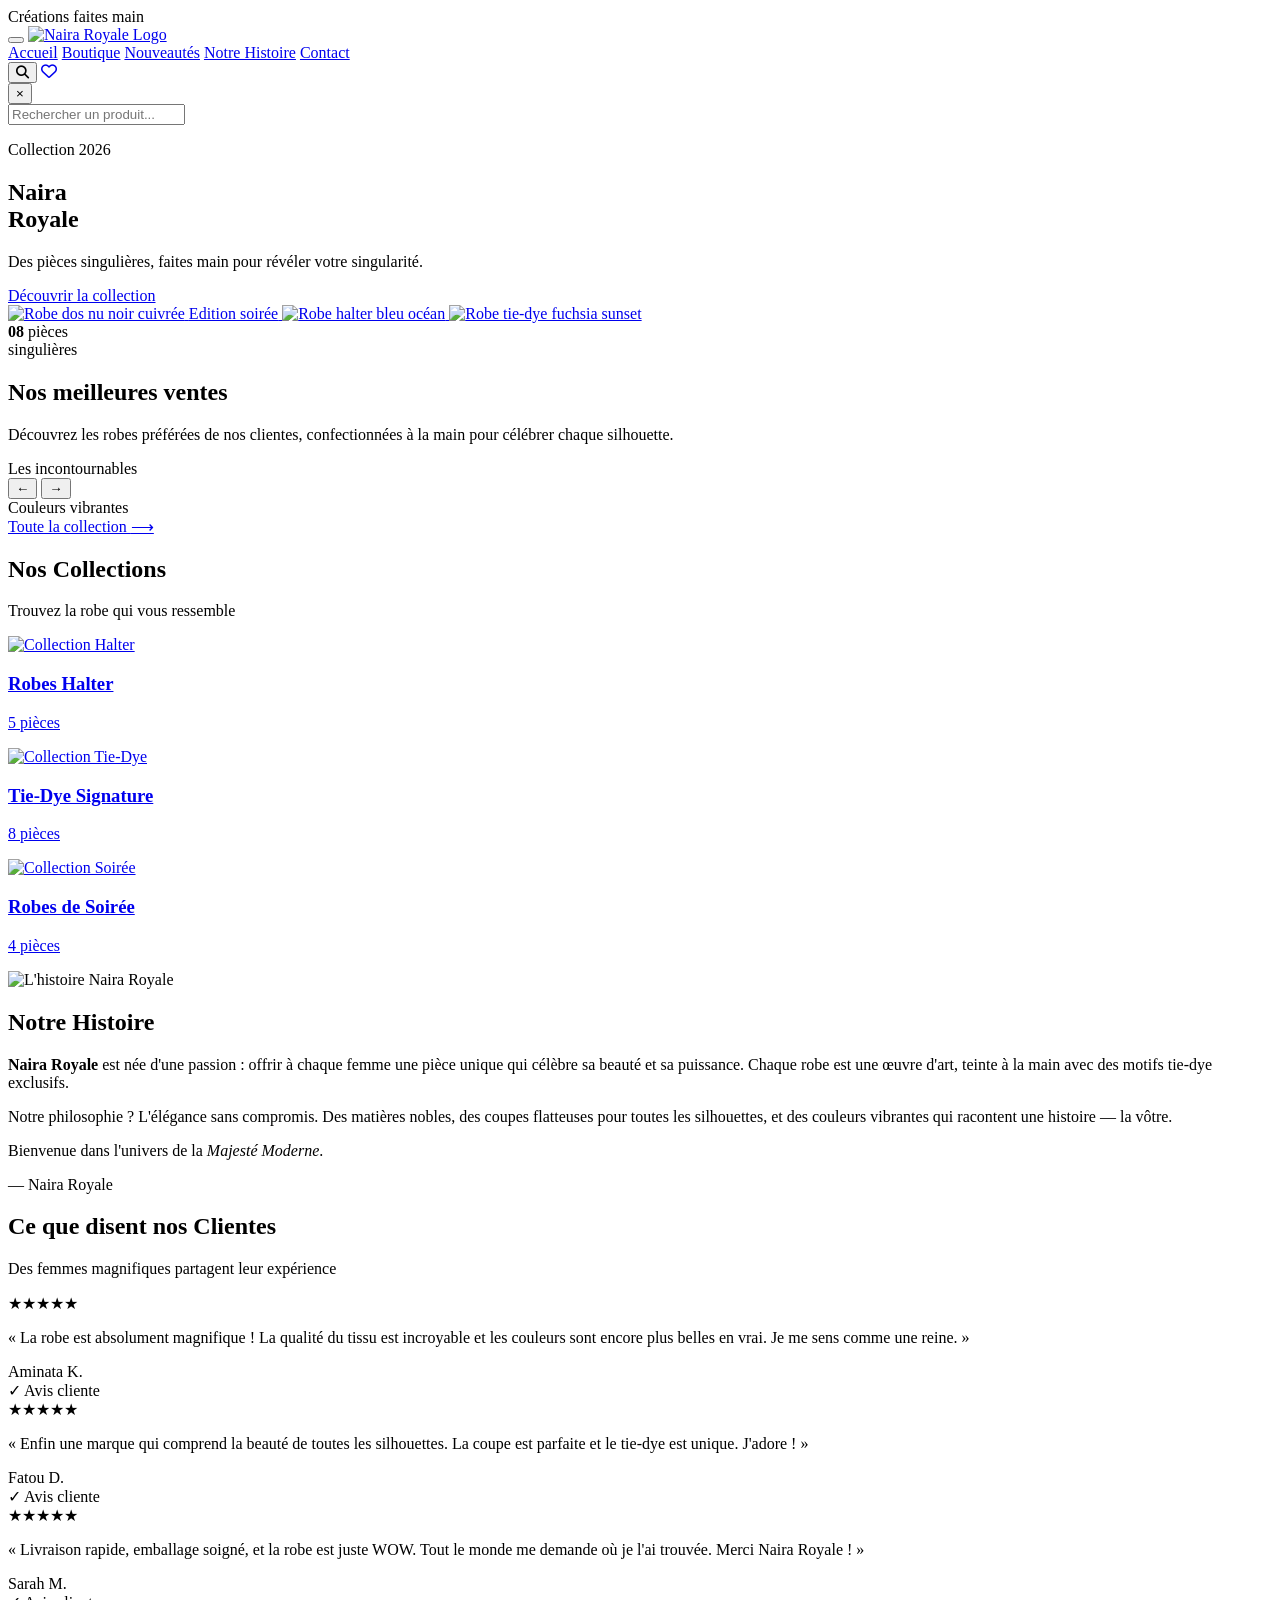
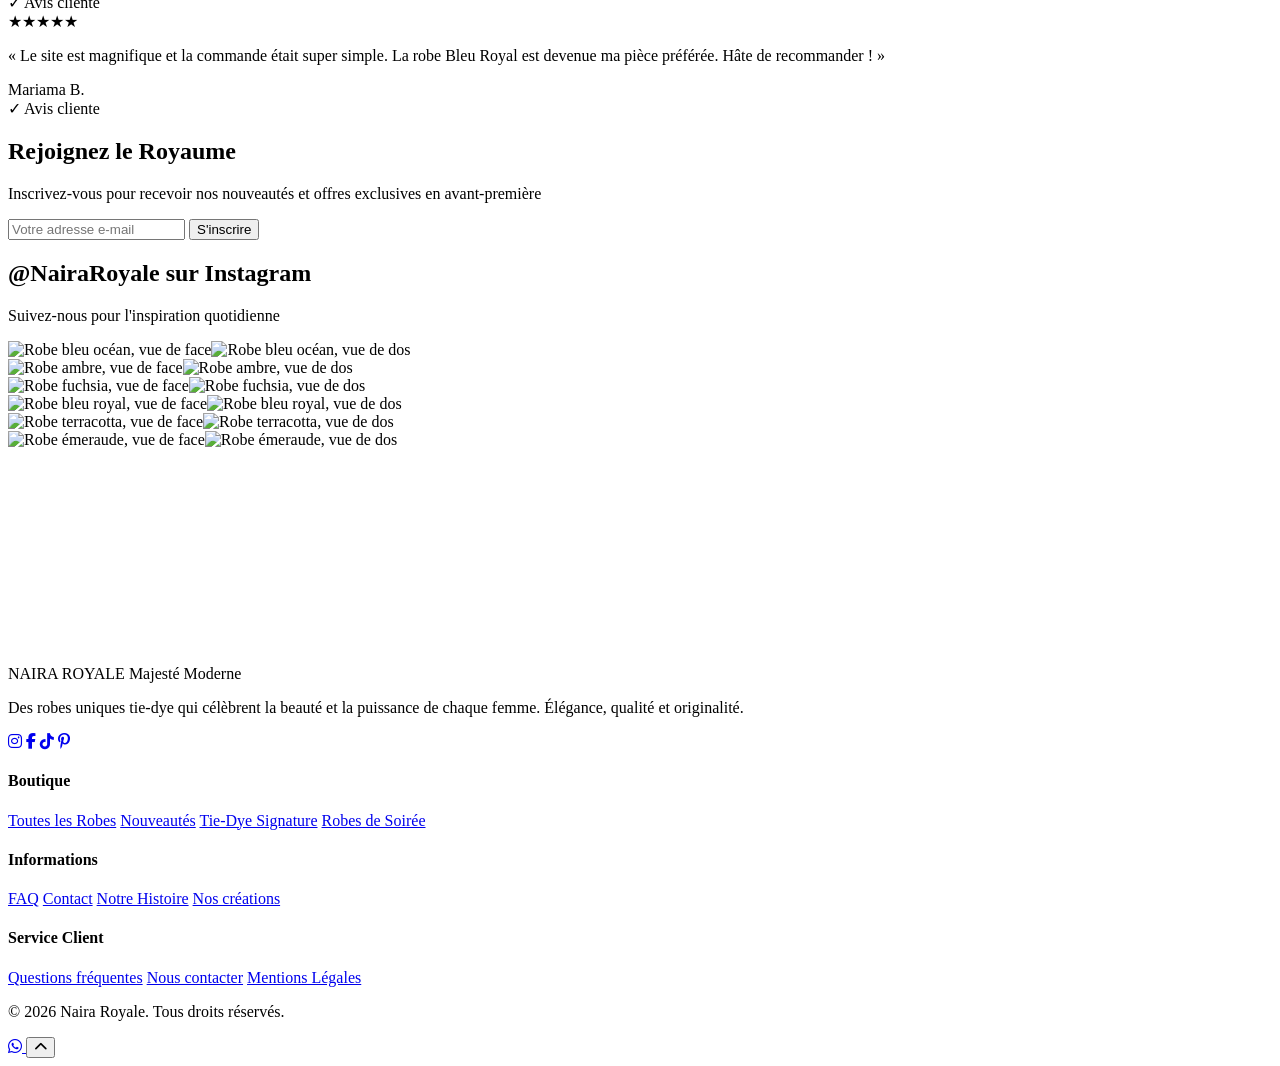
==== index.html @ f7f62cf5 "Add files via upload" ====
<!DOCTYPE html>
<html lang="fr">
<head>
  <meta charset="UTF-8">
  <meta name="viewport" content="width=device-width, initial-scale=1.0">
  <title>Naira Royale — Majesté Moderne | Nos créations</title>
  <meta name="description" content="Découvrez les créations artisanales tie-dye de Naira Royale — Majesté Moderne. Des pièces uniques pensées pour célébrer chaque femme.">
  <link rel="stylesheet" href="css/style.css">
  <link rel="stylesheet" href="https://cdnjs.cloudflare.com/ajax/libs/font-awesome/6.5.1/css/all.min.css">
  <link rel="icon" type="image/jpeg" href="img/logo/logo-naira-royale.jpg">
</head>
<body>

  <div class="announcement-bar">
    Créations faites main
  </div>

  <!-- Header -->
  <header class="header" id="header">
    <div class="header-inner">
      <!-- Mobile Menu Toggle -->
      <button class="menu-toggle" id="menuToggle" aria-label="Ouvrir le menu">
        <span></span><span></span><span></span>
      </button>

      <!-- Logo -->
      <a href="index.html" class="logo">
        <img src="img/logo/logo-naira-royale.jpg" alt="Naira Royale Logo">
      </a>

      <!-- Navigation -->
      <nav class="nav-main" id="navMain">
        <a href="index.html" class="active">Accueil</a>
        <a href="catalogue.html">Boutique</a>
        <a href="catalogue.html?collection=nouveautes">Nouveautés</a>
        <a href="index.html#story">Notre Histoire</a>
        <a href="contact.html">Contact</a>
      </nav>

      <!-- Header Actions -->
      <div class="header-actions">
        <button class="header-action-btn" id="searchBtn" aria-label="Rechercher">
          <i class="fas fa-search"></i>
        </button>
        <a href="#" class="header-action-btn" id="wishlistBtn" aria-label="Liste de souhaits">
          <i class="far fa-heart"></i>
          <span class="cart-count wishlist-count" style="display:none;">0</span>
        </a>
      </div>
    </div>
  </header>

  <!-- Search Overlay -->
  <div class="search-overlay" id="searchOverlay">
    <button class="search-close" id="searchClose">&times;</button>
    <div class="search-overlay-inner">
      <input type="text" placeholder="Rechercher un produit..." id="searchInput" autocomplete="off">
    </div>
  </div>

  <!-- Hero Section -->
  <section class="hero">
    <div class="hero-media"></div>
    <div class="hero-overlay"></div>
    <div class="hero-inner">
      <div class="hero-content">
        <p class="hero-eyebrow">Collection 2026</p>
        <h1 class="hero-title">
          Naira<br><span>Royale</span>
        </h1>
        <p class="hero-tagline">Des pièces singulières, faites main pour révéler votre singularité.</p>
        <div class="hero-cta">
          <a href="catalogue.html" class="btn btn-light">Découvrir la collection</a>
        </div>
      </div>

      <div class="hero-editorial" aria-label="Sélection de robes Naira Royale">
        <a class="hero-editorial-main" href="catalogue.html?collection=soiree">
          <img src="img/products/robe-noir-cuivre.jpg" alt="Robe dos nu noir cuivrée">
          <span>Edition soirée</span>
        </a>
        <a class="hero-editorial-top" href="catalogue.html?collection=halter">
          <img src="img/products/robe-bleu-ocean.jpg" alt="Robe halter bleu océan">
        </a>
        <a class="hero-editorial-bottom" href="catalogue.html?collection=tie-dye">
          <img src="img/products/robe-fuchsia-orange.jpg" alt="Robe tie-dye fuchsia sunset">
        </a>
        <div class="hero-editorial-caption">
          <strong>08</strong>
          <span>pièces<br>singulières</span>
        </div>
      </div>
    </div>
  </section>

  <!-- Featured Products -->
  <section class="section-products" id="featured">
    <div class="container featured-layout">
      <div class="featured-content">
        <h2 class="featured-title reveal">Nos meilleures ventes</h2>
        <p class="featured-description reveal">Découvrez les robes préférées de nos clientes, confectionnées à la main pour célébrer chaque silhouette.</p>

        <div class="featured-carousel-heading">
          <span>Les incontournables</span>
          <div class="featured-carousel-controls">
            <button type="button" class="featured-carousel-arrow" data-direction="-1" aria-label="Voir les robes précédentes" aria-controls="productsGrid">
              <span aria-hidden="true">←</span>
            </button>
            <button type="button" class="featured-carousel-arrow" data-direction="1" aria-label="Voir les robes suivantes" aria-controls="productsGrid">
              <span aria-hidden="true">→</span>
            </button>
          </div>
        </div>

        <div class="products-grid featured-carousel" id="productsGrid">
          <!-- Products loaded by JS -->
        </div>

        <div class="featured-bottom">
          <div class="featured-signatures" aria-label="Les engagements Naira Royale">
            <span>Couleurs vibrantes</span>
          </div>
          <a href="catalogue.html" class="featured-view-all">Toute la collection <span aria-hidden="true">⟶</span></a>
        </div>
      </div>
    </div>
  </section>

  <!-- Categories -->
  <section class="section-categories">
    <div class="container">
      <h2 class="section-title reveal">Nos Collections</h2>
      <div class="gold-line reveal"></div>
      <p class="section-subtitle reveal">Trouvez la robe qui vous ressemble</p>

      <div class="categories-grid reveal">
        <a href="catalogue.html?collection=halter" class="category-card">
          <img src="img/products/robe-bleu-ocean.jpg" alt="Collection Halter">
          <div class="category-card-overlay">
            <h3 class="category-card-title">Robes Halter</h3>
            <p class="category-card-count">5 pièces</p>
          </div>
        </a>
        <a href="catalogue.html?collection=tie-dye" class="category-card">
          <img src="img/products/robe-fuchsia-orange.jpg" alt="Collection Tie-Dye">
          <div class="category-card-overlay">
            <h3 class="category-card-title">Tie-Dye Signature</h3>
            <p class="category-card-count">8 pièces</p>
          </div>
        </a>
        <a href="catalogue.html?collection=soiree" class="category-card">
          <img src="img/products/robe-noir-cuivre.jpg" alt="Collection Soirée">
          <div class="category-card-overlay">
            <h3 class="category-card-title">Robes de Soirée</h3>
            <p class="category-card-count">4 pièces</p>
          </div>
        </a>
      </div>
    </div>
  </section>

  <!-- Brand Story -->
  <section class="section-story" id="story">
    <div class="container">
      <div class="story-inner">
        <div class="story-image reveal">
          <img src="img/products/robe-ambre.jpg" alt="L'histoire Naira Royale">
        </div>
        <div class="story-content reveal">
          <h2>Notre Histoire</h2>
          <div class="gold-line"></div>
          <p>
            <strong>Naira Royale</strong> est née d'une passion : offrir à chaque femme une pièce unique qui célèbre sa beauté et sa puissance. Chaque robe est une œuvre d'art, teinte à la main avec des motifs tie-dye exclusifs.
          </p>
          <p>
            Notre philosophie ? L'élégance sans compromis. Des matières nobles, des coupes flatteuses pour toutes les silhouettes, et des couleurs vibrantes qui racontent une histoire — la vôtre.
          </p>
          <p>
            Bienvenue dans l'univers de la <em>Majesté Moderne</em>.
          </p>
          <div class="story-signature">— Naira Royale</div>
        </div>
      </div>
    </div>
  </section>

  <!-- Testimonials -->
  <section class="section-testimonials">
    <div class="container">
      <h2 class="section-title reveal">Ce que disent nos Clientes</h2>
      <div class="gold-line reveal"></div>
      <p class="section-subtitle reveal">Des femmes magnifiques partagent leur expérience</p>

      <div class="testimonials-slider reveal">
        <div class="testimonial-card">
          <div class="testimonial-stars">★★★★★</div>
          <p class="testimonial-text">« La robe est absolument magnifique ! La qualité du tissu est incroyable et les couleurs sont encore plus belles en vrai. Je me sens comme une reine. »</p>
          <div class="testimonial-author">Aminata K.</div>
          <div class="testimonial-verified">✓ Avis cliente</div>
        </div>
        <div class="testimonial-card">
          <div class="testimonial-stars">★★★★★</div>
          <p class="testimonial-text">« Enfin une marque qui comprend la beauté de toutes les silhouettes. La coupe est parfaite et le tie-dye est unique. J'adore ! »</p>
          <div class="testimonial-author">Fatou D.</div>
          <div class="testimonial-verified">✓ Avis cliente</div>
        </div>
        <div class="testimonial-card">
          <div class="testimonial-stars">★★★★★</div>
          <p class="testimonial-text">« Livraison rapide, emballage soigné, et la robe est juste WOW. Tout le monde me demande où je l'ai trouvée. Merci Naira Royale ! »</p>
          <div class="testimonial-author">Sarah M.</div>
          <div class="testimonial-verified">✓ Avis cliente</div>
        </div>
        <div class="testimonial-card">
          <div class="testimonial-stars">★★★★★</div>
          <p class="testimonial-text">« Le site est magnifique et la commande était super simple. La robe Bleu Royal est devenue ma pièce préférée. Hâte de recommander ! »</p>
          <div class="testimonial-author">Mariama B.</div>
          <div class="testimonial-verified">✓ Avis cliente</div>
        </div>
      </div>
    </div>
  </section>

  <!-- Newsletter -->
  <section class="section-newsletter">
    <div class="container">
      <h2 class="section-title reveal">Rejoignez le Royaume</h2>
      <div class="gold-line reveal"></div>
      <p class="section-subtitle reveal">Inscrivez-vous pour recevoir nos nouveautés et offres exclusives en avant-première</p>
      <form class="newsletter-form reveal" onsubmit="return handleNewsletter(event)">
        <input type="email" placeholder="Votre adresse e-mail" required>
        <button type="submit">S'inscrire</button>
      </form>
    </div>
  </section>

  <!-- Instagram -->
  <section class="section-instagram">
    <div class="container">
      <h2 class="section-title reveal">@NairaRoyale sur Instagram</h2>
      <div class="gold-line reveal"></div>
      <p class="section-subtitle reveal">Suivez-nous pour l'inspiration quotidienne</p>
    </div>
    <div class="instagram-marquee reveal" aria-label="Galerie des robes Naira Royale">
      <div class="instagram-track">
        <div class="instagram-group">
          <div class="instagram-item"><img src="img/products/robe-bleu-ocean.jpg" alt="Robe bleu océan, vue de face"><img class="back-view" src="img/products/robe-bleu-ocean.jpg" alt="Robe bleu océan, vue de dos"></div>
          <div class="instagram-item"><img src="img/products/robe-ambre.jpg" alt="Robe ambre, vue de face"><img class="back-view" src="img/products/robe-ambre.jpg" alt="Robe ambre, vue de dos"></div>
          <div class="instagram-item"><img src="img/products/robe-fuchsia-orange.jpg" alt="Robe fuchsia, vue de face"><img class="back-view" src="img/products/robe-fuchsia-orange.jpg" alt="Robe fuchsia, vue de dos"></div>
          <div class="instagram-item"><img src="img/products/robe-bleu-royal.jpg" alt="Robe bleu royal, vue de face"><img class="back-view" src="img/products/robe-bleu-royal.jpg" alt="Robe bleu royal, vue de dos"></div>
          <div class="instagram-item"><img src="img/products/robe-terracotta.jpg" alt="Robe terracotta, vue de face"><img class="back-view" src="img/products/robe-terracotta.jpg" alt="Robe terracotta, vue de dos"></div>
          <div class="instagram-item"><img src="img/products/robe-emeraude.jpg" alt="Robe émeraude, vue de face"><img class="back-view" src="img/products/robe-emeraude.jpg" alt="Robe émeraude, vue de dos"></div>
        </div>
        <div class="instagram-group" aria-hidden="true">
          <div class="instagram-item"><img src="img/products/robe-bleu-ocean.jpg" alt=""><img class="back-view" src="img/products/robe-bleu-ocean.jpg" alt=""></div>
          <div class="instagram-item"><img src="img/products/robe-ambre.jpg" alt=""><img class="back-view" src="img/products/robe-ambre.jpg" alt=""></div>
          <div class="instagram-item"><img src="img/products/robe-fuchsia-orange.jpg" alt=""><img class="back-view" src="img/products/robe-fuchsia-orange.jpg" alt=""></div>
          <div class="instagram-item"><img src="img/products/robe-bleu-royal.jpg" alt=""><img class="back-view" src="img/products/robe-bleu-royal.jpg" alt=""></div>
          <div class="instagram-item"><img src="img/products/robe-terracotta.jpg" alt=""><img class="back-view" src="img/products/robe-terracotta.jpg" alt=""></div>
          <div class="instagram-item"><img src="img/products/robe-emeraude.jpg" alt=""><img class="back-view" src="img/products/robe-emeraude.jpg" alt=""></div>
        </div>
        <div class="instagram-group" aria-hidden="true">
          <div class="instagram-item"><img src="img/products/robe-bleu-ocean.jpg" alt=""><img class="back-view" src="img/products/robe-bleu-ocean.jpg" alt=""></div>
          <div class="instagram-item"><img src="img/products/robe-ambre.jpg" alt=""><img class="back-view" src="img/products/robe-ambre.jpg" alt=""></div>
          <div class="instagram-item"><img src="img/products/robe-fuchsia-orange.jpg" alt=""><img class="back-view" src="img/products/robe-fuchsia-orange.jpg" alt=""></div>
          <div class="instagram-item"><img src="img/products/robe-bleu-royal.jpg" alt=""><img class="back-view" src="img/products/robe-bleu-royal.jpg" alt=""></div>
          <div class="instagram-item"><img src="img/products/robe-terracotta.jpg" alt=""><img class="back-view" src="img/products/robe-terracotta.jpg" alt=""></div>
          <div class="instagram-item"><img src="img/products/robe-emeraude.jpg" alt=""><img class="back-view" src="img/products/robe-emeraude.jpg" alt=""></div>
        </div>
      </div>
    </div>
  </section>

  <!-- Footer -->
  <footer class="footer">
    <div class="container">
      <div class="footer-grid">
        <div class="footer-brand">
          <div class="logo-text">
            NAIRA ROYALE
            <span class="logo-sub">Majesté Moderne</span>
          </div>
          <p>Des robes uniques tie-dye qui célèbrent la beauté et la puissance de chaque femme. Élégance, qualité et originalité.</p>
          <div class="footer-social">
            <a href="#" aria-label="Instagram"><i class="fab fa-instagram"></i></a>
            <a href="#" aria-label="Facebook"><i class="fab fa-facebook-f"></i></a>
            <a href="#" aria-label="TikTok"><i class="fab fa-tiktok"></i></a>
            <a href="#" aria-label="Pinterest"><i class="fab fa-pinterest-p"></i></a>
          </div>
        </div>
        <div class="footer-col">
          <h4>Boutique</h4>
          <a href="catalogue.html">Toutes les Robes</a>
          <a href="catalogue.html?collection=nouveautes">Nouveautés</a>
          <a href="catalogue.html?collection=tie-dye">Tie-Dye Signature</a>
          <a href="catalogue.html?collection=soiree">Robes de Soirée</a>
        </div>
        <div class="footer-col">
          <h4>Informations</h4>
          <a href="contact.html#faq">FAQ</a>
          <a href="contact.html">Contact</a>
          <a href="#story">Notre Histoire</a>
          <a href="catalogue.html">Nos créations</a>
        </div>
        <div class="footer-col">
          <h4>Service Client</h4>
          <a href="contact.html#faq">Questions fréquentes</a>
          <a href="contact.html">Nous contacter</a>
          <a href="#">Mentions Légales</a>
        </div>
      </div>
      <div class="footer-bottom">
        <p>© 2026 Naira Royale. Tous droits réservés.</p>
      </div>
    </div>
  </footer>

  <!-- WhatsApp Button -->
  <a href="https://wa.me/33600000000" class="whatsapp-btn" target="_blank" aria-label="WhatsApp">
    <i class="fab fa-whatsapp"></i>
  </a>

  <!-- Back to Top -->
  <button class="back-to-top" id="backToTop" aria-label="Retour en haut">
    <i class="fas fa-chevron-up"></i>
  </button>

  <!-- Toast -->
  <div class="toast" id="toast"></div>

  <script src="js/main.js"></script>
</body>
</html>
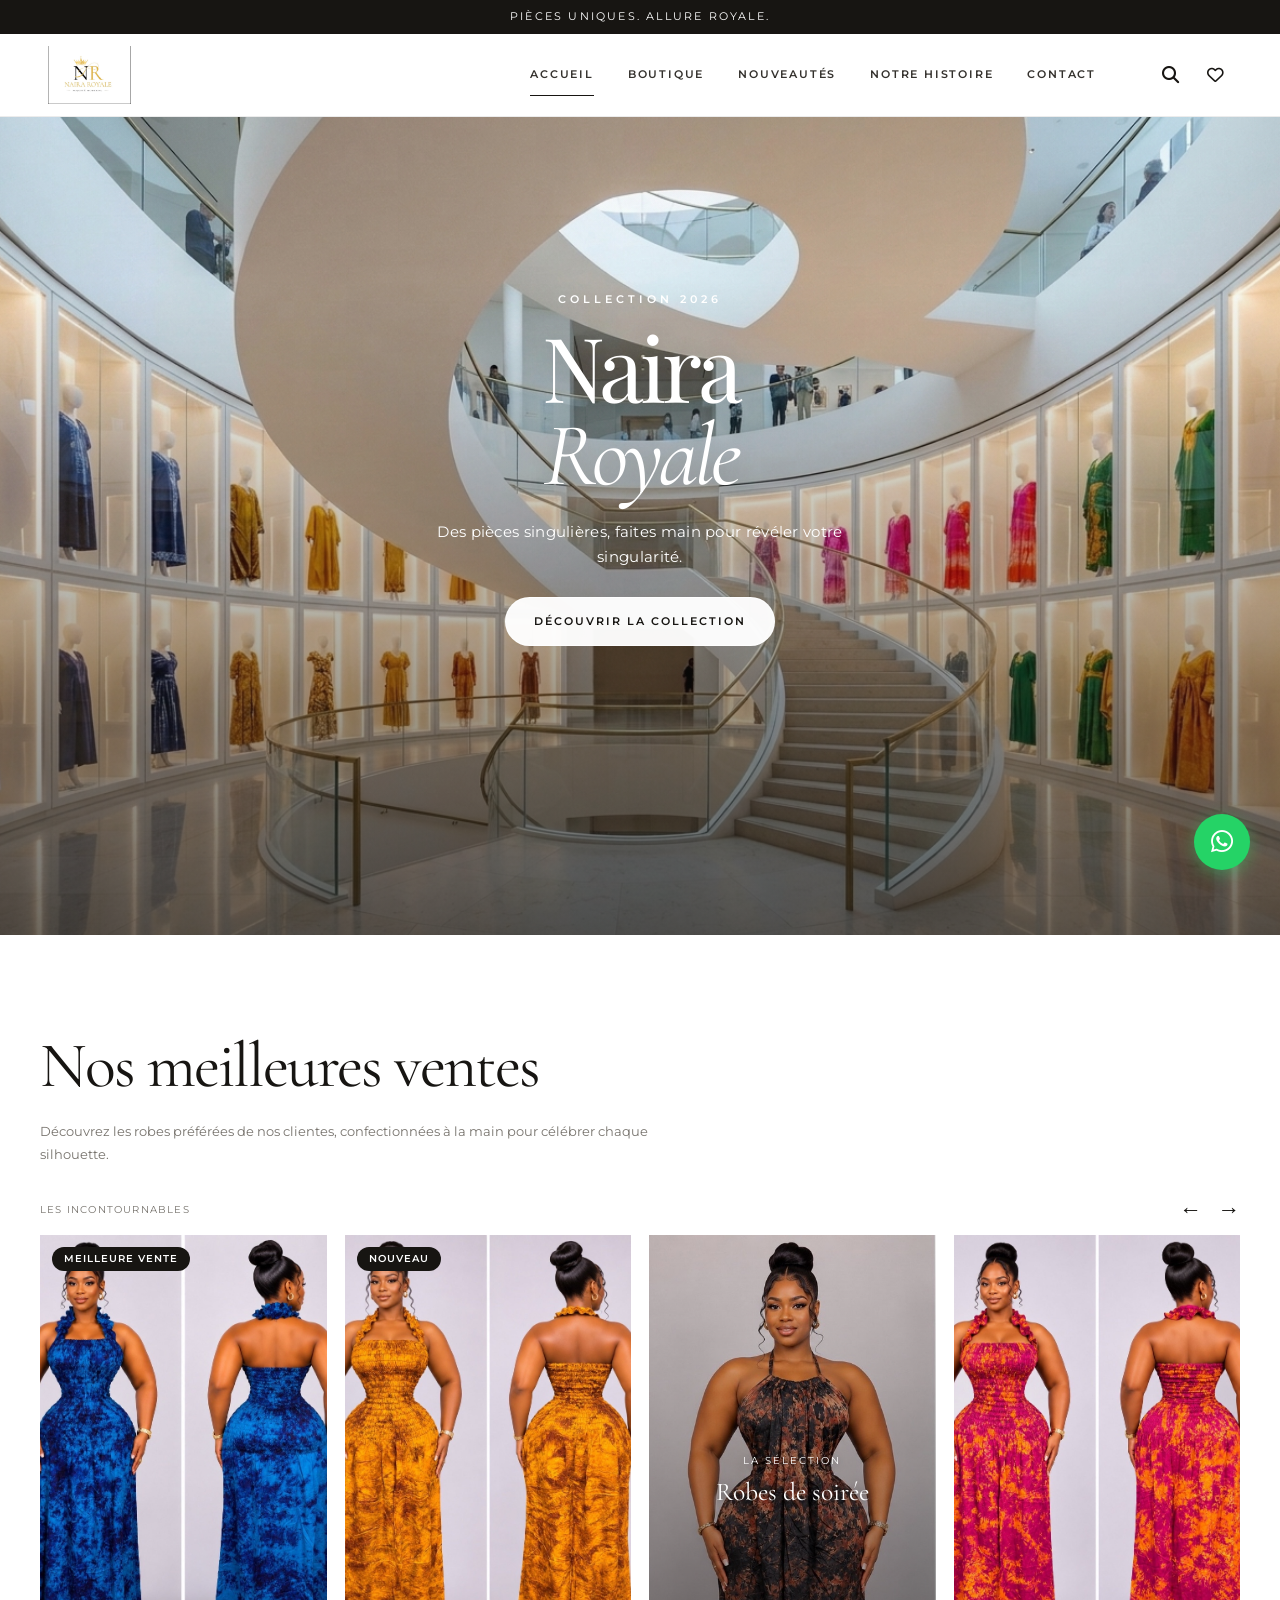
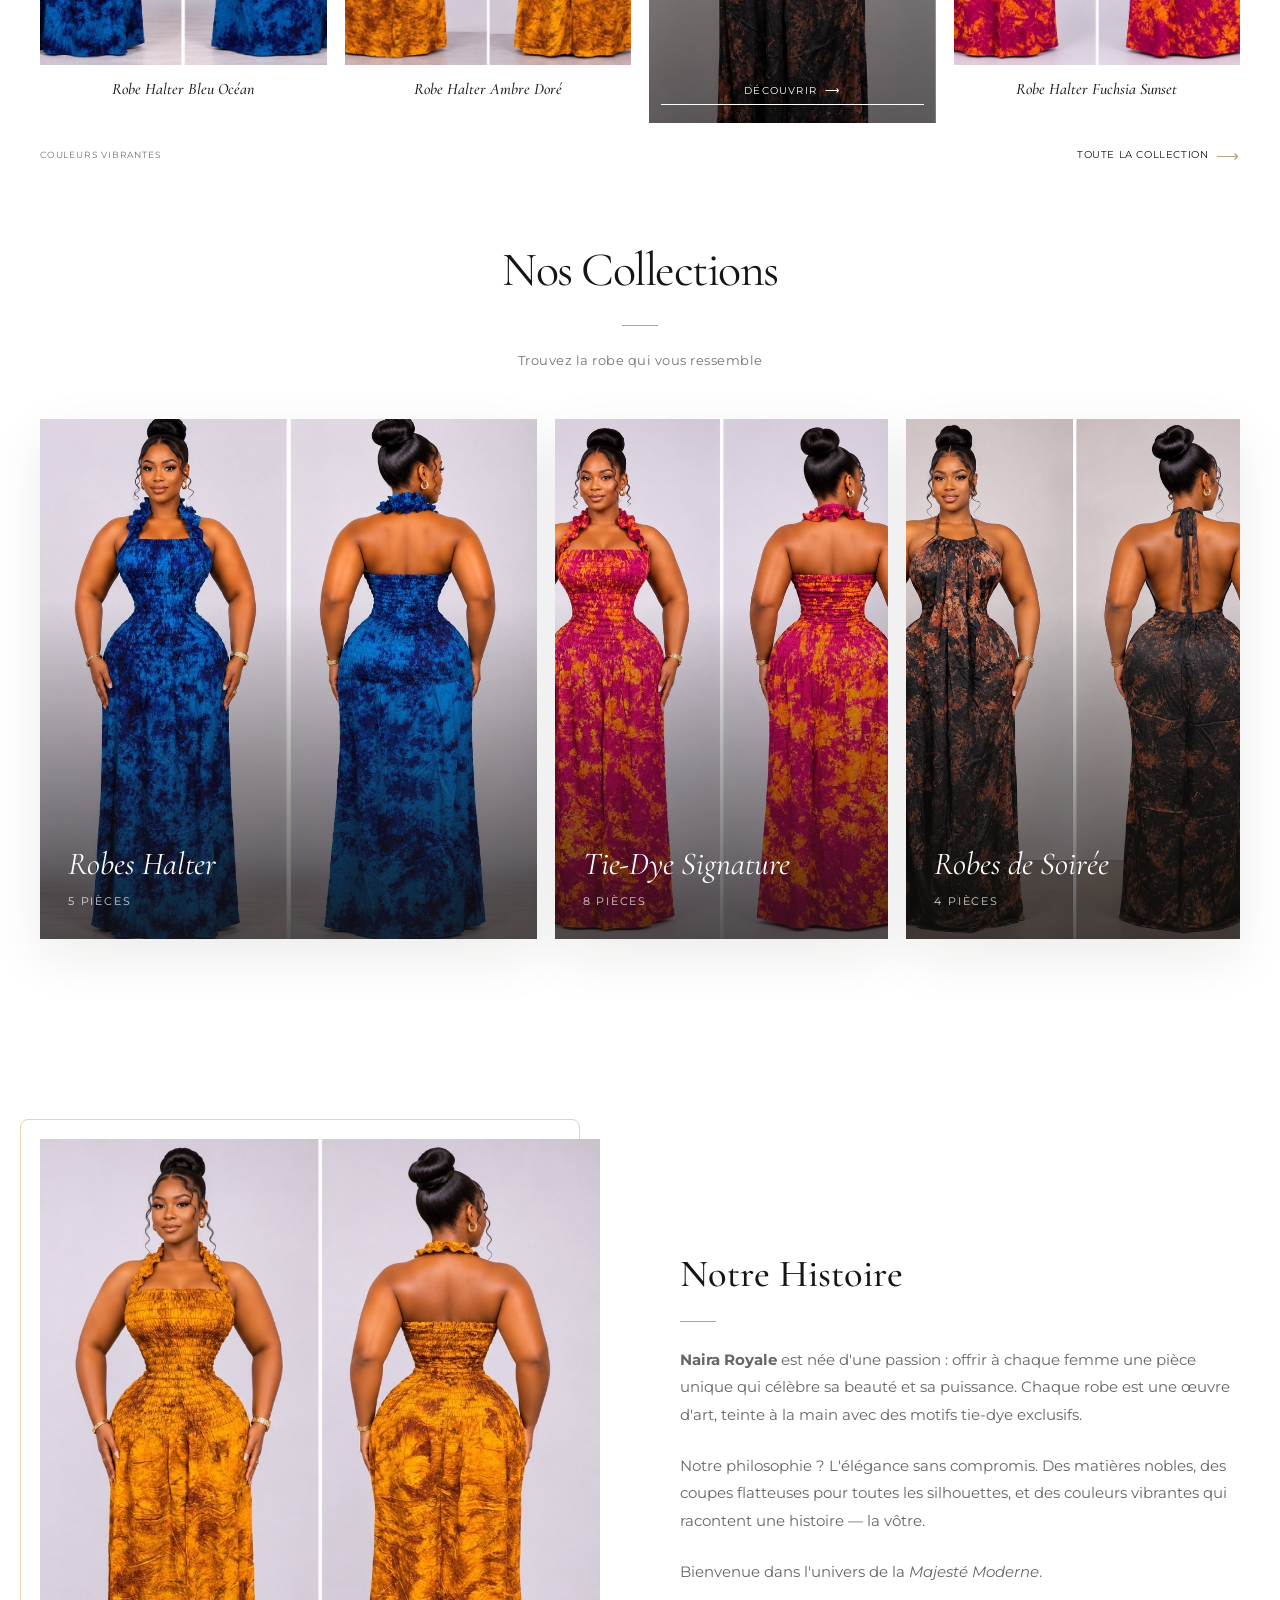
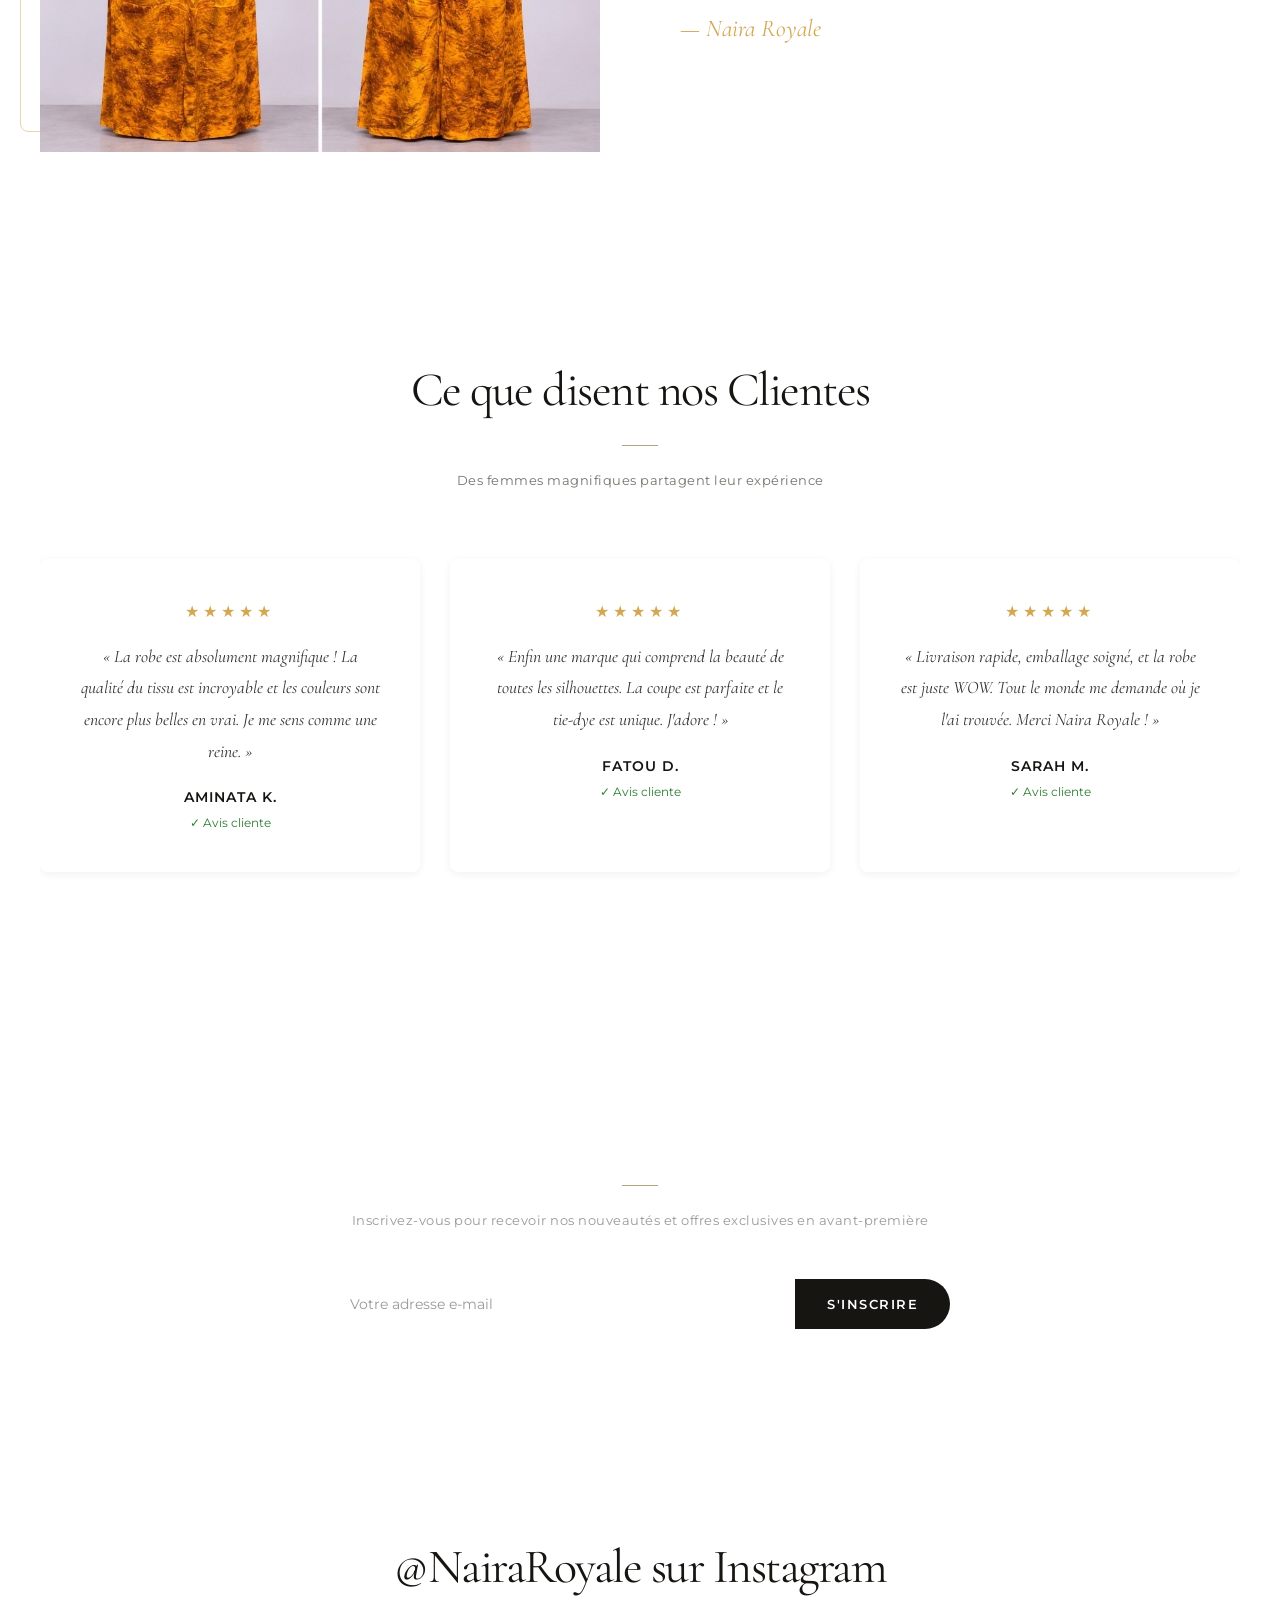
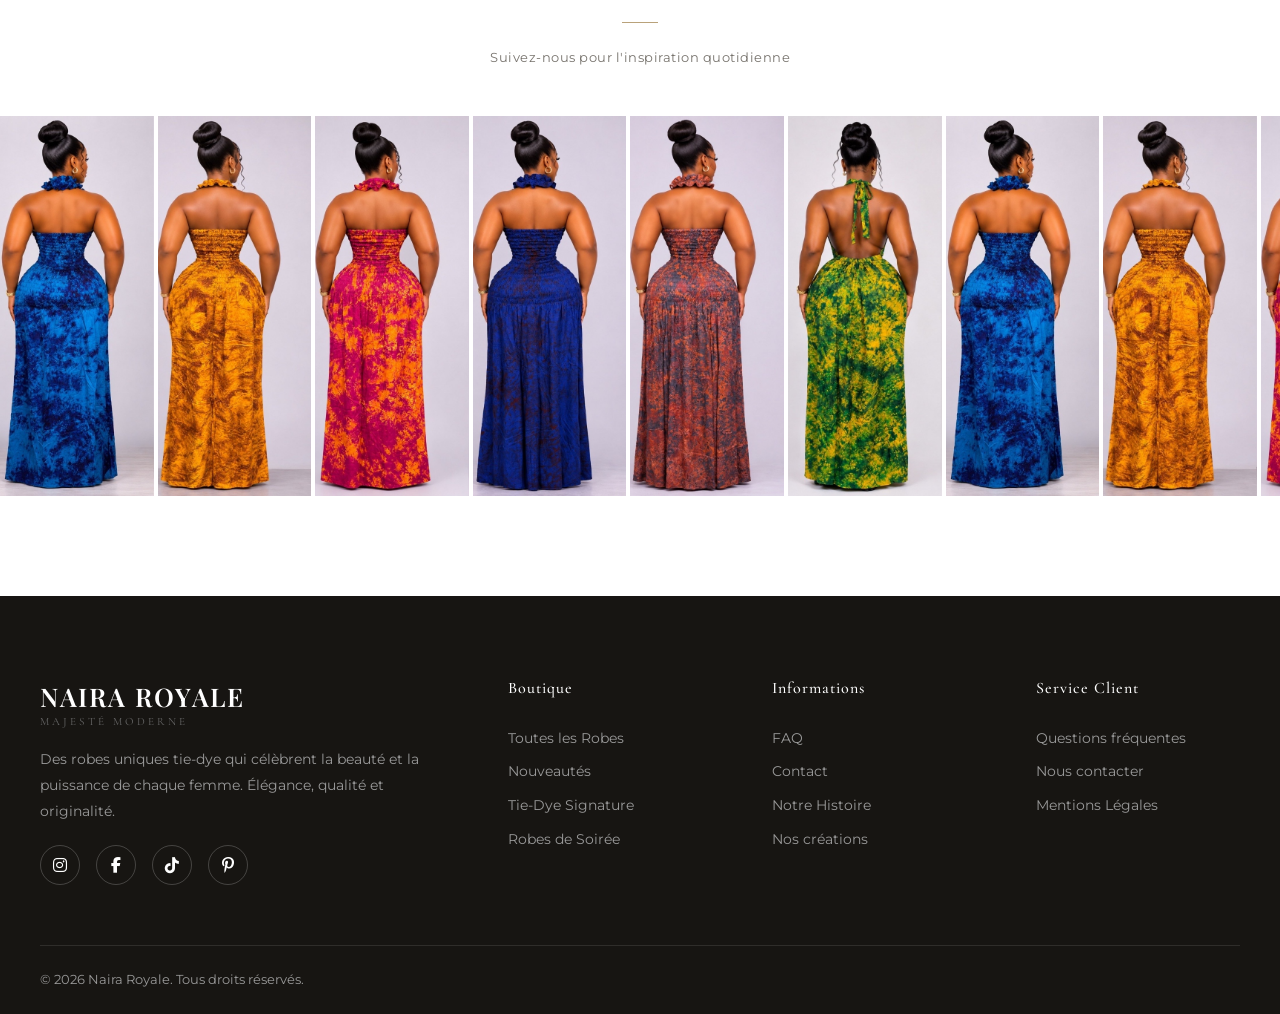
==== commit b3958b77: "ù" ====
--- a/index.html
+++ b/index.html
@@ -11,9 +11,7 @@
 </head>
 <body>
 
-  <div class="announcement-bar">
-    Créations faites main
-  </div>
+  <div class="announcement-bar">Pièces uniques. Allure royale.</div>
 
   <!-- Header -->
   <header class="header" id="header">
--- a/css/style.css
+++ b/css/style.css
@@ -0,0 +1,3858 @@
+/* ============================================
+   NAIRA ROYALE — Majesté Moderne
+   Style: Classique / Épuré / Luxe
+   Couleurs: Blanc #FFFFFF, Or #D4A853
+   Theme: Clair
+   ============================================ */
+
+/* ---------- Google Fonts ---------- */
+@import url('https://fonts.googleapis.com/css2?family=Playfair+Display:ital,wght@0,400;0,500;0,600;0,700;1,400;1,500&family=Montserrat:wght@300;400;500;600;700&family=Cormorant+Garamond:ital,wght@0,400;0,500;0,600;1,400;1,500&display=swap');
+
+/* ---------- CSS Variables ---------- */
+:root {
+  --white: #FFFFFF;
+  --off-white: #FFFFFF;
+  --cream: #FFFFFF;
+  --beige-light: #FFFFFF;
+  --gold: #D4A853;
+  --gold-dark: #B8860B;
+  --gold-light: #E8D5A8;
+  --black: #1A1A1A;
+  --gray-dark: #333333;
+  --gray: #666666;
+  --gray-light: #999999;
+  --gray-lighter: #E0E0E0;
+  --gray-bg: #F5F5F5;
+  --success: #2E7D32;
+  --error: #C62828;
+  --shadow-sm: 0 2px 8px rgba(0,0,0,0.06);
+  --shadow-md: 0 4px 20px rgba(0,0,0,0.08);
+  --shadow-lg: 0 8px 40px rgba(0,0,0,0.12);
+  --radius-sm: 4px;
+  --radius-md: 8px;
+  --radius-lg: 16px;
+  --transition: all 0.3s cubic-bezier(0.4, 0, 0.2, 1);
+  --font-heading: 'Playfair Display', Georgia, serif;
+  --font-body: 'Montserrat', 'Segoe UI', sans-serif;
+  --font-accent: 'Cormorant Garamond', Georgia, serif;
+  --max-width: 1400px;
+  --header-height: 82px;
+}
+
+/* ---------- Reset ---------- */
+*, *::before, *::after {
+  margin: 0;
+  padding: 0;
+  box-sizing: border-box;
+}
+
+html {
+  scroll-behavior: smooth;
+  font-size: 16px;
+}
+
+body {
+  font-family: var(--font-body);
+  color: var(--black);
+  background: var(--white);
+  line-height: 1.6;
+  overflow-x: hidden;
+  -webkit-font-smoothing: antialiased;
+}
+
+a {
+  text-decoration: none;
+  color: inherit;
+  transition: var(--transition);
+}
+
+ul, ol { list-style: none; }
+
+img {
+  max-width: 100%;
+  height: auto;
+  display: block;
+}
+
+button {
+  cursor: pointer;
+  border: none;
+  background: none;
+  font-family: inherit;
+  transition: var(--transition);
+}
+
+input, select, textarea {
+  font-family: inherit;
+  font-size: inherit;
+  border: 1px solid var(--gray-lighter);
+  outline: none;
+  transition: var(--transition);
+}
+
+input:focus, select:focus, textarea:focus {
+  border-color: var(--gold);
+}
+
+/* ---------- Utility Classes ---------- */
+.container {
+  width: 100%;
+  max-width: var(--max-width);
+  margin: 0 auto;
+  padding: 0 40px;
+}
+
+.section-title {
+  font-family: var(--font-heading);
+  font-size: 2.4rem;
+  font-weight: 500;
+  text-align: center;
+  margin-bottom: 0.5rem;
+  color: var(--black);
+  letter-spacing: 1px;
+}
+
+.section-subtitle {
+  font-family: var(--font-accent);
+  font-size: 1.15rem;
+  text-align: center;
+  color: var(--gray);
+  margin-bottom: 3rem;
+  font-style: italic;
+  letter-spacing: 0.5px;
+}
+
+.gold-line {
+  width: 60px;
+  height: 2px;
+  background: var(--gold);
+  margin: 1rem auto 1.5rem;
+}
+
+.btn {
+  display: inline-flex;
+  align-items: center;
+  justify-content: center;
+  gap: 8px;
+  padding: 14px 36px;
+  font-size: 0.85rem;
+  font-weight: 600;
+  letter-spacing: 2px;
+  text-transform: uppercase;
+  border-radius: var(--radius-sm);
+  transition: var(--transition);
+}
+
+.btn-primary {
+  background: var(--black);
+  color: var(--white);
+}
+
+.btn-primary:hover {
+  background: var(--gold-dark);
+  transform: translateY(-2px);
+  box-shadow: var(--shadow-md);
+}
+
+.btn-gold {
+  background: var(--gold);
+  color: var(--white);
+}
+
+.btn-gold:hover {
+  background: var(--gold-dark);
+  transform: translateY(-2px);
+  box-shadow: var(--shadow-md);
+}
+
+.btn-outline {
+  border: 2px solid var(--black);
+  color: var(--black);
+  background: transparent;
+}
+
+.btn-outline:hover {
+  background: var(--black);
+  color: var(--white);
+  transform: translateY(-2px);
+}
+
+.btn-outline-gold {
+  border: 2px solid var(--gold);
+  color: var(--gold);
+  background: transparent;
+}
+
+.btn-outline-gold:hover {
+  background: var(--gold);
+  color: var(--white);
+}
+
+/* ---------- Announcement Bar ---------- */
+.announcement-bar {
+  background: var(--black);
+  color: var(--white);
+  text-align: center;
+  padding: 10px 20px;
+  font-size: 0.8rem;
+  letter-spacing: 1.5px;
+  text-transform: uppercase;
+  font-weight: 400;
+}
+
+.announcement-bar span {
+  color: var(--gold);
+}
+
+/* ---------- Header / Navigation ---------- */
+.header {
+  position: sticky;
+  top: 0;
+  z-index: 1000;
+  background: var(--white);
+  border-bottom: 1px solid rgba(0,0,0,0.05);
+  transition: var(--transition);
+}
+
+.header.scrolled {
+  box-shadow: var(--shadow-sm);
+}
+
+.header-inner {
+  display: flex;
+  align-items: center;
+  justify-content: space-between;
+  height: var(--header-height);
+  padding: 0 40px;
+  max-width: var(--max-width);
+  margin: 0 auto;
+}
+
+.logo {
+  display: flex;
+  align-items: center;
+}
+
+.logo img {
+  height: 60px;
+  width: auto;
+}
+
+.logo-text {
+  font-family: var(--font-heading);
+  font-size: 1.6rem;
+  font-weight: 600;
+  color: var(--black);
+  letter-spacing: 2px;
+}
+
+.logo-text .logo-sub {
+  display: block;
+  font-family: var(--font-accent);
+  font-size: 0.7rem;
+  font-weight: 400;
+  letter-spacing: 3px;
+  text-transform: uppercase;
+  color: var(--gray);
+  margin-top: -4px;
+}
+
+.nav-main {
+  display: flex;
+  align-items: center;
+  gap: 36px;
+}
+
+.nav-main a {
+  font-size: 0.8rem;
+  font-weight: 500;
+  letter-spacing: 1.5px;
+  text-transform: uppercase;
+  color: var(--gray-dark);
+  position: relative;
+  padding: 4px 0;
+}
+
+.nav-main a::after {
+  content: '';
+  position: absolute;
+  bottom: -2px;
+  left: 0;
+  width: 0;
+  height: 1.5px;
+  background: var(--gold);
+  transition: width 0.3s ease;
+}
+
+.nav-main a:hover::after,
+.nav-main a.active::after {
+  width: 100%;
+}
+
+.nav-main a:hover {
+  color: var(--black);
+}
+
+.header-actions {
+  display: flex;
+  align-items: center;
+  gap: 20px;
+}
+
+.header-action-btn {
+  position: relative;
+  font-size: 1.2rem;
+  color: var(--gray-dark);
+  padding: 8px;
+}
+
+.header-action-btn:hover {
+  color: var(--gold);
+}
+
+.cart-count {
+  position: absolute;
+  top: 0;
+  right: 0;
+  background: var(--gold);
+  color: var(--white);
+  width: 18px;
+  height: 18px;
+  border-radius: 50%;
+  display: flex;
+  align-items: center;
+  justify-content: center;
+  font-size: 0.65rem;
+  font-weight: 700;
+}
+
+/* Mobile Menu Toggle */
+.menu-toggle {
+  display: none;
+  flex-direction: column;
+  gap: 5px;
+  padding: 8px;
+  cursor: pointer;
+}
+
+.menu-toggle span {
+  width: 24px;
+  height: 2px;
+  background: var(--black);
+  transition: var(--transition);
+}
+
+/* Search Overlay */
+.search-overlay {
+  position: fixed;
+  top: 0;
+  left: 0;
+  right: 0;
+  bottom: 0;
+  background: rgba(255,255,255,0.97);
+  z-index: 2000;
+  display: flex;
+  align-items: flex-start;
+  justify-content: center;
+  padding-top: 20vh;
+  opacity: 0;
+  visibility: hidden;
+  transition: var(--transition);
+}
+
+.search-overlay.active {
+  opacity: 1;
+  visibility: visible;
+}
+
+.search-overlay-inner {
+  width: 100%;
+  max-width: 600px;
+  padding: 0 20px;
+}
+
+.search-overlay input {
+  width: 100%;
+  border: none;
+  border-bottom: 2px solid var(--black);
+  font-family: var(--font-heading);
+  font-size: 2rem;
+  padding: 16px 0;
+  background: transparent;
+  color: var(--black);
+  text-align: center;
+}
+
+.search-overlay input::placeholder {
+  color: var(--gray-light);
+}
+
+.search-close {
+  position: absolute;
+  top: 40px;
+  right: 40px;
+  font-size: 2rem;
+  color: var(--black);
+  cursor: pointer;
+}
+
+/* ---------- Hero Section ---------- */
+.hero {
+  position: relative;
+  height: 90vh;
+  min-height: 600px;
+  display: flex;
+  align-items: center;
+  justify-content: center;
+  overflow: hidden;
+  background: linear-gradient(135deg, var(--cream) 0%, var(--white) 50%, var(--beige-light) 100%);
+}
+
+.hero-bg-pattern {
+  position: absolute;
+  top: 0;
+  left: 0;
+  right: 0;
+  bottom: 0;
+  opacity: 0.03;
+  background-image: repeating-linear-gradient(
+    45deg,
+    transparent,
+    transparent 50px,
+    var(--gold) 50px,
+    var(--gold) 51px
+  );
+}
+
+.hero-content {
+  position: relative;
+  text-align: center;
+  z-index: 2;
+  max-width: 800px;
+  padding: 0 40px;
+}
+
+.hero-crown {
+  font-size: 3rem;
+  color: var(--gold);
+  margin-bottom: 1rem;
+  animation: fadeInDown 1s ease;
+}
+
+.hero-title {
+  font-family: var(--font-heading);
+  font-size: 4rem;
+  font-weight: 500;
+  line-height: 1.15;
+  margin-bottom: 0.5rem;
+  color: var(--black);
+  animation: fadeInUp 1s ease 0.2s both;
+}
+
+.hero-title .gold {
+  color: var(--gold);
+}
+
+.hero-tagline {
+  font-family: var(--font-accent);
+  font-size: 1.5rem;
+  color: var(--gray);
+  font-style: italic;
+  margin-bottom: 2rem;
+  letter-spacing: 2px;
+  animation: fadeInUp 1s ease 0.4s both;
+}
+
+.hero-cta {
+  display: flex;
+  gap: 16px;
+  justify-content: center;
+  animation: fadeInUp 1s ease 0.6s both;
+}
+
+.hero-scroll {
+  position: absolute;
+  bottom: 40px;
+  left: 50%;
+  transform: translateX(-50%);
+  display: flex;
+  flex-direction: column;
+  align-items: center;
+  gap: 8px;
+  color: var(--gray-light);
+  font-size: 0.7rem;
+  letter-spacing: 2px;
+  text-transform: uppercase;
+  animation: bounce 2s ease infinite;
+}
+
+.hero-scroll .arrow {
+  width: 1px;
+  height: 40px;
+  background: var(--gold);
+  position: relative;
+}
+
+.hero-scroll .arrow::after {
+  content: '';
+  position: absolute;
+  bottom: 0;
+  left: -4px;
+  width: 9px;
+  height: 9px;
+  border-right: 1px solid var(--gold);
+  border-bottom: 1px solid var(--gold);
+  transform: rotate(45deg);
+}
+
+/* Decorative gold corners for hero */
+.hero::before,
+.hero::after {
+  content: '';
+  position: absolute;
+  width: 100px;
+  height: 100px;
+  border: 1px solid var(--gold-light);
+  opacity: 0.5;
+}
+
+.hero::before {
+  top: 60px;
+  left: 60px;
+  border-right: none;
+  border-bottom: none;
+}
+
+.hero::after {
+  bottom: 60px;
+  right: 60px;
+  border-left: none;
+  border-top: none;
+}
+
+/* ---------- Trust Bar ---------- */
+.trust-bar {
+  background: var(--off-white);
+  border-top: 1px solid var(--gray-lighter);
+  border-bottom: 1px solid var(--gray-lighter);
+  padding: 12px 0;
+}
+
+.trust-bar-inner {
+  display: flex;
+  align-items: center;
+  justify-content: center;
+  gap: 42px;
+  flex-wrap: wrap;
+}
+
+.trust-item {
+  display: flex;
+  align-items: center;
+  gap: 8px;
+  font-size: 0.68rem;
+  font-weight: 500;
+  letter-spacing: 0.5px;
+  color: var(--gray-dark);
+}
+
+.trust-item i {
+  font-size: 1rem;
+  color: var(--gold);
+}
+
+/* ---------- Featured Products ---------- */
+.section-products {
+  padding: 80px 0;
+  background: var(--white);
+}
+
+.featured-layout {
+  display: grid;
+  grid-template-columns: minmax(0, 1fr);
+  align-items: start;
+  gap: 0;
+}
+
+.featured-visual {
+  position: relative;
+  isolation: isolate;
+  display: block;
+  padding: 0 9% 8% 0;
+}
+
+.featured-visual::before {
+  position: absolute;
+  z-index: -1;
+  right: 0;
+  bottom: 0;
+  width: 84%;
+  height: 84%;
+  background: #ead9c6;
+  content: "";
+}
+
+.featured-visual img {
+  width: 100%;
+  height: clamp(420px, 40vw, 560px);
+  object-fit: cover;
+  object-position: center;
+}
+
+.featured-visual-caption {
+  position: absolute;
+  bottom: calc(8% + 18px);
+  left: 18px;
+  color: var(--white);
+  font-size: 0.65rem;
+  letter-spacing: 1.5px;
+  text-transform: uppercase;
+  text-shadow: 0 1px 5px rgba(0, 0, 0, 0.7);
+}
+
+.featured-content {
+  min-width: 0;
+}
+
+.featured-kicker {
+  display: inline-flex;
+  align-items: center;
+  gap: 12px;
+  margin-bottom: 12px;
+  color: #77736d;
+  font-size: 0.65rem;
+  letter-spacing: 1.4px;
+  text-transform: uppercase;
+}
+
+.featured-kicker span,
+.featured-view-all span {
+  color: var(--champagne);
+  font-size: 1rem;
+}
+
+.featured-title {
+  margin-bottom: 22px;
+  color: var(--ink);
+  font-family: var(--font-accent);
+  font-size: clamp(3.2rem, 5vw, 5rem);
+  font-weight: 400;
+  letter-spacing: -2px;
+  line-height: 0.98;
+}
+
+.featured-description {
+  max-width: 660px;
+  margin-bottom: 30px;
+  color: #77736d;
+  font-size: 0.82rem;
+  line-height: 1.8;
+}
+
+.featured-carousel-heading {
+  display: flex;
+  align-items: center;
+  justify-content: space-between;
+  margin-bottom: 12px;
+  color: #77736d;
+  font-size: 0.65rem;
+  letter-spacing: 1.2px;
+  text-transform: uppercase;
+}
+
+.featured-carousel-controls {
+  display: flex;
+  gap: 16px;
+}
+
+.featured-carousel-arrow {
+  display: inline-flex;
+  align-items: center;
+  justify-content: center;
+  padding: 2px 0;
+  color: var(--ink);
+  font-size: 1.4rem;
+  font-family: Arial, sans-serif;
+  font-weight: 300;
+  line-height: 1;
+}
+
+.featured-carousel-arrow:hover,
+.featured-carousel-arrow:focus-visible {
+  color: var(--champagne);
+}
+
+.products-grid.featured-carousel {
+  display: flex;
+  gap: 18px;
+  overflow-x: auto;
+  padding-bottom: 8px;
+  scroll-behavior: smooth;
+  scroll-snap-type: x mandatory;
+  scrollbar-width: none;
+  -webkit-overflow-scrolling: touch;
+}
+
+.featured-carousel::-webkit-scrollbar {
+  display: none;
+}
+
+.featured-carousel .product-card {
+  flex: 0 0 clamp(160px, 29%, 220px);
+  min-width: 0;
+  scroll-snap-align: start;
+}
+
+.featured-carousel .product-card-info {
+  padding-top: 12px;
+}
+
+.featured-carousel .product-card-name {
+  font-size: 1rem;
+}
+
+.featured-bottom {
+  display: flex;
+  align-items: center;
+  justify-content: space-between;
+  gap: 24px;
+  margin-top: 12px;
+}
+
+.featured-signatures {
+  display: flex;
+  flex-wrap: wrap;
+  gap: 18px;
+  color: #77736d;
+  font-size: 0.58rem;
+  letter-spacing: 0.8px;
+  text-transform: uppercase;
+}
+
+.featured-view-all {
+  display: inline-flex;
+  align-items: center;
+  flex: 0 0 auto;
+  gap: 8px;
+  color: var(--ink);
+  font-size: 0.65rem;
+  letter-spacing: 0.6px;
+  text-transform: uppercase;
+}
+
+.featured-view-all:hover {
+  color: var(--champagne);
+}
+
+.products-grid {
+  display: grid;
+  grid-template-columns: repeat(4, 1fr);
+  gap: 30px;
+}
+
+.product-card {
+  position: relative;
+  background: var(--white);
+  border-radius: var(--radius-md);
+  overflow: hidden;
+  transition: var(--transition);
+}
+
+.product-card:hover {
+  transform: translateY(-6px);
+  box-shadow: var(--shadow-lg);
+}
+
+.product-card-img {
+  position: relative;
+  overflow: hidden;
+  aspect-ratio: 3/4;
+  background: var(--gray-bg);
+}
+
+.product-card-img img {
+  width: 100%;
+  height: 100%;
+  object-fit: cover;
+  transition: transform 0.6s cubic-bezier(0.4, 0, 0.2, 1);
+}
+
+.product-badge {
+  position: absolute;
+  top: 12px;
+  left: 12px;
+  background: var(--gold);
+  color: var(--white);
+  padding: 4px 12px;
+  font-size: 0.7rem;
+  font-weight: 600;
+  letter-spacing: 1px;
+  text-transform: uppercase;
+  border-radius: var(--radius-sm);
+}
+
+.product-actions {
+  position: absolute;
+  top: 12px;
+  right: 12px;
+  display: flex;
+  flex-direction: column;
+  gap: 8px;
+  opacity: 0;
+  transform: translateX(10px);
+  transition: var(--transition);
+}
+
+.product-card:hover .product-actions {
+  opacity: 1;
+  transform: translateX(0);
+}
+
+.product-action-btn {
+  width: 40px;
+  height: 40px;
+  border-radius: 50%;
+  background: var(--white);
+  display: flex;
+  align-items: center;
+  justify-content: center;
+  box-shadow: var(--shadow-sm);
+  color: var(--gray-dark);
+  font-size: 0.95rem;
+}
+
+.product-action-btn:hover {
+  background: var(--gold);
+  color: var(--white);
+}
+
+.product-action-btn.wishlisted {
+  color: var(--error);
+}
+
+.product-card-info {
+  padding: 16px 4px;
+  text-align: center;
+}
+
+.product-card-name {
+  font-family: var(--font-heading);
+  font-size: 1rem;
+  font-weight: 500;
+  margin-bottom: 4px;
+  color: var(--black);
+}
+
+.product-card-name a:hover {
+  color: var(--gold);
+}
+
+.product-card-price {
+  font-size: 0.95rem;
+  font-weight: 600;
+  color: var(--gold-dark);
+}
+
+.product-card-price .old-price {
+  text-decoration: line-through;
+  color: var(--gray-light);
+  font-weight: 400;
+  margin-right: 8px;
+}
+
+.product-card-colors {
+  display: flex;
+  justify-content: center;
+  gap: 6px;
+  margin-top: 8px;
+}
+
+.color-dot {
+  width: 14px;
+  height: 14px;
+  border-radius: 50%;
+  border: 2px solid transparent;
+  cursor: pointer;
+  transition: var(--transition);
+}
+
+.color-dot:hover,
+.color-dot.active {
+  border-color: var(--gold);
+  transform: scale(1.2);
+}
+
+/* View all button */
+.view-all {
+  text-align: center;
+  margin-top: 50px;
+}
+
+/* ---------- Categories Section ---------- */
+.section-categories {
+  padding: 80px 0;
+  background: var(--cream);
+}
+
+.categories-grid {
+  display: grid;
+  grid-template-columns: repeat(3, 1fr);
+  gap: 24px;
+}
+
+.category-card {
+  position: relative;
+  height: 450px;
+  border-radius: var(--radius-md);
+  overflow: hidden;
+  cursor: pointer;
+}
+
+.category-card img {
+  width: 100%;
+  height: 100%;
+  object-fit: cover;
+  transition: transform 0.6s ease;
+}
+
+.category-card-overlay {
+  position: absolute;
+  inset: 0;
+  background: linear-gradient(to top, rgba(0,0,0,0.6) 0%, transparent 60%);
+  display: flex;
+  flex-direction: column;
+  justify-content: flex-end;
+  padding: 30px;
+}
+
+.category-card-title {
+  font-family: var(--font-heading);
+  font-size: 1.8rem;
+  color: var(--white);
+  margin-bottom: 4px;
+}
+
+.category-card-count {
+  font-size: 0.85rem;
+  color: rgba(255,255,255,0.8);
+  letter-spacing: 1px;
+}
+
+/* ---------- Brand Story Section ---------- */
+.section-story {
+  padding: 100px 0;
+  background: var(--white);
+}
+
+.story-inner {
+  display: grid;
+  grid-template-columns: 1fr 1fr;
+  gap: 80px;
+  align-items: center;
+}
+
+.story-image {
+  position: relative;
+}
+
+.story-image img {
+  width: 100%;
+  border-radius: var(--radius-md);
+}
+
+.story-image::before {
+  content: '';
+  position: absolute;
+  top: -20px;
+  left: -20px;
+  right: 20px;
+  bottom: 20px;
+  border: 1px solid var(--gold-light);
+  border-radius: var(--radius-md);
+  z-index: -1;
+}
+
+.story-content h2 {
+  font-family: var(--font-heading);
+  font-size: 2.4rem;
+  font-weight: 500;
+  margin-bottom: 1rem;
+}
+
+.story-content .gold-line {
+  margin: 1rem 0 1.5rem 0;
+}
+
+.story-content p {
+  font-size: 0.95rem;
+  line-height: 1.8;
+  color: var(--gray);
+  margin-bottom: 1.5rem;
+}
+
+.story-signature {
+  font-family: var(--font-accent);
+  font-size: 1.5rem;
+  font-style: italic;
+  color: var(--gold);
+}
+
+/* ---------- Testimonials ---------- */
+.section-testimonials {
+  padding: 80px 0;
+  background: var(--off-white);
+}
+
+.testimonials-slider {
+  display: flex;
+  gap: 30px;
+  overflow-x: auto;
+  scroll-snap-type: x mandatory;
+  -ms-overflow-style: none;
+  scrollbar-width: none;
+  padding: 20px 0;
+}
+
+.testimonials-slider::-webkit-scrollbar {
+  display: none;
+}
+
+.testimonial-card {
+  min-width: 380px;
+  scroll-snap-align: start;
+  background: var(--white);
+  padding: 40px;
+  border-radius: var(--radius-md);
+  box-shadow: var(--shadow-sm);
+  text-align: center;
+}
+
+.testimonial-stars {
+  color: var(--gold);
+  font-size: 1rem;
+  margin-bottom: 16px;
+  letter-spacing: 4px;
+}
+
+.testimonial-text {
+  font-family: var(--font-accent);
+  font-size: 1.1rem;
+  font-style: italic;
+  color: var(--gray-dark);
+  line-height: 1.8;
+  margin-bottom: 20px;
+}
+
+.testimonial-author {
+  font-weight: 600;
+  font-size: 0.85rem;
+  letter-spacing: 1px;
+  text-transform: uppercase;
+}
+
+.testimonial-verified {
+  font-size: 0.75rem;
+  color: var(--success);
+  margin-top: 4px;
+}
+
+/* ---------- Newsletter ---------- */
+.section-newsletter {
+  padding: 80px 0;
+  background: var(--black);
+  color: var(--white);
+  text-align: center;
+}
+
+.section-newsletter .section-title {
+  color: var(--white);
+}
+
+.section-newsletter .section-subtitle {
+  color: var(--gray-light);
+}
+
+.newsletter-form {
+  display: flex;
+  max-width: 500px;
+  margin: 0 auto;
+  gap: 0;
+}
+
+.newsletter-form input {
+  flex: 1;
+  padding: 16px 20px;
+  border: 1px solid rgba(255,255,255,0.2);
+  background: rgba(255,255,255,0.05);
+  color: var(--white);
+  font-size: 0.9rem;
+  border-radius: var(--radius-sm) 0 0 var(--radius-sm);
+}
+
+.newsletter-form input::placeholder {
+  color: var(--gray-light);
+}
+
+.newsletter-form button {
+  padding: 16px 32px;
+  background: var(--gold);
+  color: var(--white);
+  font-size: 0.8rem;
+  font-weight: 600;
+  letter-spacing: 1.5px;
+  text-transform: uppercase;
+  border-radius: 0 var(--radius-sm) var(--radius-sm) 0;
+}
+
+.newsletter-form button:hover {
+  background: var(--gold-dark);
+}
+
+/* ---------- Instagram Section ---------- */
+.section-instagram {
+  padding: 60px 0 0;
+  text-align: center;
+}
+
+.instagram-marquee {
+  overflow: hidden;
+  margin-top: 40px;
+}
+
+.instagram-track {
+  display: flex;
+  width: max-content;
+  animation: instagram-marquee 36s linear infinite;
+}
+
+.instagram-group {
+  display: grid;
+  grid-auto-columns: clamp(112px, 12vw, 176px);
+  grid-auto-flow: column;
+  gap: 4px;
+  padding-right: 4px;
+}
+
+.instagram-item {
+  height: clamp(260px, 31vw, 380px);
+  overflow: hidden;
+  position: relative;
+}
+
+.instagram-item img {
+  width: 200%;
+  max-width: none;
+  height: 100%;
+  object-fit: cover;
+  object-position: left center;
+}
+
+.instagram-item img.back-view {
+  position: absolute;
+  inset: 0;
+  transform: translateX(-50%);
+  object-position: right center;
+}
+
+@keyframes instagram-marquee {
+  from { transform: translateX(-33.333%); }
+  to { transform: translateX(0); }
+}
+
+@media (prefers-reduced-motion: reduce) {
+  .instagram-track {
+    animation: none;
+    transform: none;
+  }
+}
+
+/* ---------- Footer ---------- */
+.footer {
+  background: var(--black);
+  color: var(--white);
+  padding: 80px 0 0;
+}
+
+.footer-grid {
+  display: grid;
+  grid-template-columns: 2fr 1fr 1fr 1fr;
+  gap: 60px;
+  padding-bottom: 60px;
+  border-bottom: 1px solid rgba(255,255,255,0.1);
+}
+
+.footer-brand .logo-text {
+  color: var(--white);
+  margin-bottom: 16px;
+}
+
+.footer-brand p {
+  font-size: 0.9rem;
+  color: var(--gray-light);
+  line-height: 1.8;
+  margin-bottom: 20px;
+}
+
+.footer-social {
+  display: flex;
+  gap: 16px;
+}
+
+.footer-social a {
+  width: 40px;
+  height: 40px;
+  border: 1px solid rgba(255,255,255,0.2);
+  border-radius: 50%;
+  display: flex;
+  align-items: center;
+  justify-content: center;
+  color: var(--white);
+  font-size: 1rem;
+}
+
+.footer-social a:hover {
+  background: var(--gold);
+  border-color: var(--gold);
+}
+
+.footer-col h4 {
+  font-family: var(--font-heading);
+  font-size: 1rem;
+  font-weight: 500;
+  margin-bottom: 20px;
+  letter-spacing: 1px;
+}
+
+.footer-col a {
+  display: block;
+  font-size: 0.85rem;
+  color: var(--gray-light);
+  padding: 6px 0;
+}
+
+.footer-col a:hover {
+  color: var(--gold);
+  padding-left: 4px;
+}
+
+.footer-bottom {
+  display: flex;
+  align-items: center;
+  justify-content: space-between;
+  padding: 24px 0;
+  font-size: 0.8rem;
+  color: var(--gray-light);
+}
+
+.footer-payments {
+  display: flex;
+  gap: 12px;
+  align-items: center;
+}
+
+.footer-payments span {
+  padding: 4px 10px;
+  border: 1px solid rgba(255,255,255,0.15);
+  border-radius: var(--radius-sm);
+  font-size: 0.75rem;
+}
+
+/* ---------- Catalogue Page ---------- */
+.page-header {
+  background: #fff;
+  padding: 50px 0;
+  text-align: center;
+}
+
+.page-header h1 {
+  font-family: var(--font-heading);
+  font-size: 2.8rem;
+  font-weight: 500;
+}
+
+.breadcrumb {
+  display: flex;
+  align-items: center;
+  justify-content: center;
+  gap: 8px;
+  margin-top: 12px;
+  font-size: 0.85rem;
+  color: var(--gray);
+}
+
+.breadcrumb a:hover {
+  color: var(--gold);
+}
+
+.breadcrumb .sep {
+  color: var(--gray-light);
+}
+
+/* Catalogue Layout */
+.catalogue-categories {
+  border-bottom: 1px solid rgba(23, 21, 18, 0.08);
+  background: #fff;
+}
+
+.catalogue-categories .container {
+  display: flex;
+  align-items: center;
+  justify-content: center;
+  gap: 8px;
+  overflow-x: auto;
+  padding-top: 18px;
+  padding-bottom: 18px;
+  scrollbar-width: none;
+}
+
+.catalogue-categories .container::-webkit-scrollbar {
+  display: none;
+}
+
+.catalogue-category {
+  flex: 0 0 auto;
+  min-height: 40px;
+  padding: 10px 18px;
+  border: 1px solid rgba(23, 21, 18, 0.14);
+  background: #fff;
+  color: #3d3a35;
+  font-size: 0.72rem;
+  font-weight: 600;
+  letter-spacing: 1px;
+  text-transform: uppercase;
+  white-space: nowrap;
+}
+
+.catalogue-category:hover,
+.catalogue-category.active {
+  border-color: var(--ink);
+  background: var(--ink);
+  color: #fff;
+}
+
+.catalogue-layout {
+  display: grid;
+  grid-template-columns: 260px 1fr;
+  gap: 40px;
+  padding: 50px 0;
+}
+
+/* Filters Sidebar */
+.filters-sidebar {
+  position: sticky;
+  top: calc(var(--header-height) + 20px);
+  align-self: start;
+}
+
+.filter-group {
+  margin-bottom: 30px;
+  padding-bottom: 30px;
+  border-bottom: 1px solid var(--gray-lighter);
+}
+
+.filter-group:last-child {
+  border-bottom: none;
+}
+
+.filter-group h3 {
+  font-family: var(--font-heading);
+  font-size: 1rem;
+  font-weight: 500;
+  margin-bottom: 16px;
+  display: flex;
+  align-items: center;
+  justify-content: space-between;
+  cursor: pointer;
+}
+
+.filter-group h3 .toggle-icon {
+  font-size: 0.8rem;
+  transition: var(--transition);
+}
+
+.filter-option {
+  display: flex;
+  align-items: center;
+  gap: 10px;
+  padding: 6px 0;
+  cursor: pointer;
+  font-size: 0.9rem;
+  color: var(--gray);
+}
+
+.filter-option:hover {
+  color: var(--black);
+}
+
+.filter-option input[type="checkbox"] {
+  width: 18px;
+  height: 18px;
+  accent-color: var(--gold);
+}
+
+.filter-color-options {
+  display: flex;
+  gap: 10px;
+  flex-wrap: wrap;
+}
+
+.filter-color {
+  width: 28px;
+  height: 28px;
+  border-radius: 50%;
+  border: 2px solid transparent;
+  cursor: pointer;
+  transition: var(--transition);
+}
+
+.filter-color:hover,
+.filter-color.active {
+  border-color: var(--gold);
+  transform: scale(1.15);
+}
+
+/* Price Range */
+.price-range {
+  display: flex;
+  gap: 10px;
+  align-items: center;
+}
+
+.price-range input {
+  width: 80px;
+  padding: 8px 10px;
+  text-align: center;
+  border-radius: var(--radius-sm);
+  font-size: 0.85rem;
+}
+
+/* Sort Bar */
+.catalogue-toolbar {
+  display: flex;
+  align-items: center;
+  justify-content: space-between;
+  margin-bottom: 30px;
+  padding-bottom: 16px;
+  border-bottom: 1px solid var(--gray-lighter);
+}
+
+.results-count {
+  font-size: 0.85rem;
+  color: var(--gray);
+}
+
+.sort-select {
+  padding: 10px 16px;
+  border-radius: var(--radius-sm);
+  font-size: 0.85rem;
+  color: var(--gray-dark);
+  background: var(--white);
+  min-width: 200px;
+}
+
+.view-toggle {
+  display: flex;
+  gap: 8px;
+}
+
+.view-toggle button {
+  width: 36px;
+  height: 36px;
+  border: 1px solid var(--gray-lighter);
+  border-radius: var(--radius-sm);
+  display: flex;
+  align-items: center;
+  justify-content: center;
+  color: var(--gray);
+}
+
+.view-toggle button.active {
+  background: var(--black);
+  color: var(--white);
+  border-color: var(--black);
+}
+
+/* ---------- Product Detail Page ---------- */
+.product-detail {
+  padding: 50px 0 80px;
+}
+
+.product-detail-grid {
+  display: grid;
+  grid-template-columns: 1fr 1fr;
+  gap: 60px;
+  align-items: start;
+}
+
+.product-gallery {
+  position: sticky;
+  top: calc(var(--header-height) + 20px);
+}
+
+.product-main-image {
+  width: 100%;
+  aspect-ratio: 3/4;
+  border-radius: var(--radius-md);
+  overflow: hidden;
+  margin-bottom: 16px;
+  background: var(--gray-bg);
+}
+
+.product-main-image img {
+  width: 100%;
+  height: 100%;
+  object-fit: cover;
+}
+
+.product-thumbnails {
+  display: flex;
+  gap: 12px;
+}
+
+.product-thumbnail {
+  width: 80px;
+  height: 100px;
+  border-radius: var(--radius-sm);
+  overflow: hidden;
+  cursor: pointer;
+  border: 2px solid transparent;
+  transition: var(--transition);
+}
+
+.product-thumbnail.active {
+  border-color: var(--gold);
+}
+
+.product-thumbnail img {
+  width: 100%;
+  height: 100%;
+  object-fit: cover;
+}
+
+.product-info {
+  padding-top: 10px;
+}
+
+.product-info .breadcrumb {
+  justify-content: flex-start;
+  margin-bottom: 20px;
+}
+
+.product-title {
+  font-family: var(--font-heading);
+  font-size: 2.2rem;
+  font-weight: 500;
+  margin-bottom: 8px;
+}
+
+.product-price {
+  font-size: 1.5rem;
+  font-weight: 600;
+  color: var(--gold-dark);
+  margin-bottom: 20px;
+}
+
+.product-rating {
+  display: flex;
+  align-items: center;
+  gap: 8px;
+  margin-bottom: 20px;
+}
+
+.product-rating .stars {
+  color: var(--gold);
+  font-size: 0.9rem;
+  letter-spacing: 2px;
+}
+
+.product-rating .count {
+  font-size: 0.85rem;
+  color: var(--gray);
+}
+
+.product-description {
+  font-size: 0.95rem;
+  line-height: 1.8;
+  color: var(--gray);
+  margin-bottom: 30px;
+  padding-bottom: 30px;
+  border-bottom: 1px solid var(--gray-lighter);
+}
+
+/* Size Selector */
+.product-option {
+  margin-bottom: 24px;
+}
+
+.product-option-label {
+  font-size: 0.85rem;
+  font-weight: 600;
+  letter-spacing: 1px;
+  text-transform: uppercase;
+  margin-bottom: 10px;
+}
+
+.size-options {
+  display: flex;
+  gap: 10px;
+}
+
+.size-btn {
+  min-width: 48px;
+  height: 48px;
+  border: 1px solid var(--gray-lighter);
+  border-radius: var(--radius-sm);
+  display: flex;
+  align-items: center;
+  justify-content: center;
+  font-size: 0.85rem;
+  font-weight: 500;
+  transition: var(--transition);
+}
+
+.size-btn:hover {
+  border-color: var(--gold);
+  color: var(--gold);
+}
+
+.size-btn.active {
+  background: var(--black);
+  color: var(--white);
+  border-color: var(--black);
+}
+
+.size-btn.disabled {
+  opacity: 0.3;
+  cursor: not-allowed;
+}
+
+/* Color Selector */
+.color-options {
+  display: flex;
+  gap: 12px;
+}
+
+.color-option {
+  width: 32px;
+  height: 32px;
+  border-radius: 50%;
+  border: 2px solid transparent;
+  cursor: pointer;
+  transition: var(--transition);
+  position: relative;
+}
+
+.color-option:hover,
+.color-option.active {
+  border-color: var(--gold);
+  transform: scale(1.15);
+}
+
+.color-option.active::after {
+  content: '✓';
+  position: absolute;
+  inset: 0;
+  display: flex;
+  align-items: center;
+  justify-content: center;
+  font-size: 0.7rem;
+  color: var(--white);
+  text-shadow: 0 1px 2px rgba(0,0,0,0.5);
+}
+
+/* Quantity */
+.quantity-selector {
+  display: flex;
+  align-items: center;
+  border: 1px solid var(--gray-lighter);
+  border-radius: var(--radius-sm);
+  overflow: hidden;
+  width: fit-content;
+}
+
+.qty-btn {
+  width: 44px;
+  height: 44px;
+  display: flex;
+  align-items: center;
+  justify-content: center;
+  font-size: 1.2rem;
+  color: var(--gray);
+  background: var(--gray-bg);
+}
+
+.qty-btn:hover {
+  color: var(--gold);
+}
+
+.qty-input {
+  width: 60px;
+  height: 44px;
+  text-align: center;
+  border: none;
+  border-left: 1px solid var(--gray-lighter);
+  border-right: 1px solid var(--gray-lighter);
+  font-weight: 600;
+}
+
+/* Add to Cart */
+.add-to-cart-row {
+  display: flex;
+  gap: 16px;
+  margin-top: 30px;
+}
+
+.btn-add-cart {
+  flex: 1;
+  padding: 16px 32px;
+  background: var(--black);
+  color: var(--white);
+  font-size: 0.85rem;
+  font-weight: 600;
+  letter-spacing: 2px;
+  text-transform: uppercase;
+  border-radius: var(--radius-sm);
+  display: flex;
+  align-items: center;
+  justify-content: center;
+  gap: 10px;
+}
+
+.btn-add-cart:hover {
+  background: var(--gold-dark);
+}
+
+.btn-wishlist {
+  width: 54px;
+  height: 54px;
+  border: 1px solid var(--gray-lighter);
+  border-radius: var(--radius-sm);
+  display: flex;
+  align-items: center;
+  justify-content: center;
+  font-size: 1.3rem;
+  color: var(--gray);
+}
+
+.btn-wishlist:hover,
+.btn-wishlist.active {
+  color: var(--error);
+  border-color: var(--error);
+}
+
+/* Product Tabs */
+.product-tabs {
+  margin-top: 60px;
+}
+
+.tabs-nav {
+  display: flex;
+  border-bottom: 1px solid var(--gray-lighter);
+  gap: 0;
+}
+
+.tab-btn {
+  padding: 16px 30px;
+  font-size: 0.85rem;
+  font-weight: 500;
+  letter-spacing: 1px;
+  text-transform: uppercase;
+  color: var(--gray);
+  border-bottom: 2px solid transparent;
+  margin-bottom: -1px;
+}
+
+.tab-btn.active {
+  color: var(--black);
+  border-bottom-color: var(--gold);
+}
+
+.tab-content {
+  display: none;
+  padding: 30px 0;
+  font-size: 0.95rem;
+  line-height: 1.8;
+  color: var(--gray);
+}
+
+.tab-content.active {
+  display: block;
+}
+
+/* ---------- Cart Sidebar ---------- */
+.cart-overlay {
+  position: fixed;
+  inset: 0;
+  background: rgba(0,0,0,0.5);
+  z-index: 3000;
+  opacity: 0;
+  visibility: hidden;
+  transition: var(--transition);
+}
+
+.cart-overlay.active {
+  opacity: 1;
+  visibility: visible;
+}
+
+.cart-sidebar {
+  position: fixed;
+  top: 0;
+  right: 0;
+  width: 420px;
+  height: 100vh;
+  background: var(--white);
+  z-index: 3001;
+  transform: translateX(100%);
+  transition: transform 0.4s cubic-bezier(0.4, 0, 0.2, 1);
+  display: flex;
+  flex-direction: column;
+}
+
+.cart-sidebar.active {
+  transform: translateX(0);
+}
+
+.cart-header {
+  display: flex;
+  align-items: center;
+  justify-content: space-between;
+  padding: 24px;
+  border-bottom: 1px solid var(--gray-lighter);
+}
+
+.cart-header h3 {
+  font-family: var(--font-heading);
+  font-size: 1.2rem;
+  font-weight: 500;
+}
+
+.cart-close {
+  font-size: 1.5rem;
+  color: var(--gray);
+  padding: 4px;
+}
+
+.cart-close:hover {
+  color: var(--black);
+}
+
+.cart-items {
+  flex: 1;
+  overflow-y: auto;
+  padding: 20px 24px;
+}
+
+.cart-item {
+  display: flex;
+  gap: 16px;
+  padding: 16px 0;
+  border-bottom: 1px solid var(--gray-lighter);
+}
+
+.cart-item-img {
+  width: 80px;
+  height: 100px;
+  border-radius: var(--radius-sm);
+  overflow: hidden;
+  flex-shrink: 0;
+}
+
+.cart-item-img img {
+  width: 100%;
+  height: 100%;
+  object-fit: cover;
+}
+
+.cart-item-details {
+  flex: 1;
+}
+
+.cart-item-name {
+  font-family: var(--font-heading);
+  font-size: 0.95rem;
+  font-weight: 500;
+  margin-bottom: 4px;
+}
+
+.cart-item-variant {
+  font-size: 0.8rem;
+  color: var(--gray);
+  margin-bottom: 8px;
+}
+
+.cart-item-price {
+  font-weight: 600;
+  color: var(--gold-dark);
+}
+
+.cart-item-remove {
+  font-size: 0.8rem;
+  color: var(--gray-light);
+  margin-top: 8px;
+  text-decoration: underline;
+}
+
+.cart-item-remove:hover {
+  color: var(--error);
+}
+
+.cart-empty {
+  text-align: center;
+  padding: 60px 20px;
+  color: var(--gray);
+}
+
+.cart-empty i {
+  font-size: 3rem;
+  color: var(--gray-lighter);
+  margin-bottom: 16px;
+}
+
+.cart-footer {
+  padding: 24px;
+  border-top: 1px solid var(--gray-lighter);
+  background: var(--off-white);
+}
+
+.cart-subtotal {
+  display: flex;
+  justify-content: space-between;
+  font-size: 1rem;
+  font-weight: 600;
+  margin-bottom: 16px;
+}
+
+.cart-subtotal .amount {
+  color: var(--gold-dark);
+}
+
+.cart-footer .btn {
+  width: 100%;
+}
+
+.cart-footer .small-text {
+  text-align: center;
+  font-size: 0.75rem;
+  color: var(--gray);
+  margin-top: 12px;
+}
+
+/* ---------- Panier Page ---------- */
+.cart-page {
+  padding: 50px 0 80px;
+}
+
+.cart-table {
+  width: 100%;
+  border-collapse: collapse;
+}
+
+.cart-table th {
+  font-size: 0.8rem;
+  font-weight: 600;
+  letter-spacing: 1.5px;
+  text-transform: uppercase;
+  color: var(--gray);
+  padding: 16px 0;
+  border-bottom: 1px solid var(--gray-lighter);
+  text-align: left;
+}
+
+.cart-table td {
+  padding: 24px 0;
+  border-bottom: 1px solid var(--gray-lighter);
+  vertical-align: middle;
+}
+
+.cart-page-layout {
+  display: grid;
+  grid-template-columns: 1fr 380px;
+  gap: 50px;
+  align-items: start;
+}
+
+.cart-summary {
+  background: var(--off-white);
+  padding: 30px;
+  border-radius: var(--radius-md);
+  position: sticky;
+  top: calc(var(--header-height) + 20px);
+}
+
+.cart-summary h3 {
+  font-family: var(--font-heading);
+  font-size: 1.2rem;
+  font-weight: 500;
+  margin-bottom: 20px;
+  padding-bottom: 16px;
+  border-bottom: 1px solid var(--gray-lighter);
+}
+
+.summary-row {
+  display: flex;
+  justify-content: space-between;
+  padding: 10px 0;
+  font-size: 0.9rem;
+  color: var(--gray);
+}
+
+.summary-row.total {
+  font-size: 1.1rem;
+  font-weight: 700;
+  color: var(--black);
+  border-top: 2px solid var(--black);
+  margin-top: 16px;
+  padding-top: 16px;
+}
+
+.summary-row.total .amount {
+  color: var(--gold-dark);
+}
+
+.promo-code {
+  display: flex;
+  gap: 0;
+  margin: 20px 0;
+}
+
+.promo-code input {
+  flex: 1;
+  padding: 12px;
+  border-radius: var(--radius-sm) 0 0 var(--radius-sm);
+  border: 1px solid var(--gray-lighter);
+  font-size: 0.85rem;
+}
+
+.promo-code button {
+  padding: 12px 20px;
+  background: var(--black);
+  color: var(--white);
+  font-size: 0.75rem;
+  font-weight: 600;
+  letter-spacing: 1px;
+  text-transform: uppercase;
+  border-radius: 0 var(--radius-sm) var(--radius-sm) 0;
+}
+
+/* ---------- Checkout Page ---------- */
+.checkout-layout {
+  display: grid;
+  grid-template-columns: 1fr 420px;
+  gap: 60px;
+  padding: 50px 0 80px;
+  align-items: start;
+}
+
+.checkout-section {
+  margin-bottom: 40px;
+}
+
+.checkout-section h2 {
+  font-family: var(--font-heading);
+  font-size: 1.3rem;
+  font-weight: 500;
+  margin-bottom: 20px;
+  padding-bottom: 12px;
+  border-bottom: 1px solid var(--gray-lighter);
+}
+
+.form-row {
+  display: grid;
+  grid-template-columns: 1fr 1fr;
+  gap: 16px;
+  margin-bottom: 16px;
+}
+
+.form-row.full {
+  grid-template-columns: 1fr;
+}
+
+.form-group {
+  display: flex;
+  flex-direction: column;
+}
+
+.form-group label {
+  font-size: 0.8rem;
+  font-weight: 500;
+  letter-spacing: 0.5px;
+  margin-bottom: 6px;
+  color: var(--gray-dark);
+}
+
+.form-group input,
+.form-group select {
+  padding: 12px 16px;
+  border-radius: var(--radius-sm);
+  border: 1px solid var(--gray-lighter);
+  font-size: 0.9rem;
+}
+
+.payment-methods {
+  display: flex;
+  flex-direction: column;
+  gap: 12px;
+}
+
+.payment-method {
+  display: flex;
+  align-items: center;
+  gap: 12px;
+  padding: 16px;
+  border: 1px solid var(--gray-lighter);
+  border-radius: var(--radius-sm);
+  cursor: pointer;
+  transition: var(--transition);
+}
+
+.payment-method:hover,
+.payment-method.active {
+  border-color: var(--gold);
+  background: var(--beige-light);
+}
+
+.payment-method input[type="radio"] {
+  accent-color: var(--gold);
+}
+
+.delivery-options {
+  display: flex;
+  flex-direction: column;
+  gap: 12px;
+}
+
+.delivery-option {
+  display: flex;
+  align-items: center;
+  justify-content: space-between;
+  padding: 16px;
+  border: 1px solid var(--gray-lighter);
+  border-radius: var(--radius-sm);
+  cursor: pointer;
+  transition: var(--transition);
+}
+
+.delivery-option:hover,
+.delivery-option.active {
+  border-color: var(--gold);
+  background: var(--beige-light);
+}
+
+.delivery-option .left {
+  display: flex;
+  align-items: center;
+  gap: 12px;
+}
+
+.delivery-option input[type="radio"] {
+  accent-color: var(--gold);
+}
+
+.delivery-price {
+  font-weight: 600;
+  color: var(--gold-dark);
+}
+
+/* Checkout Summary */
+.checkout-summary {
+  background: var(--off-white);
+  padding: 30px;
+  border-radius: var(--radius-md);
+  position: sticky;
+  top: calc(var(--header-height) + 20px);
+}
+
+.checkout-summary-item {
+  display: flex;
+  gap: 16px;
+  padding: 12px 0;
+  border-bottom: 1px solid var(--gray-lighter);
+}
+
+.checkout-summary-item img {
+  width: 60px;
+  height: 75px;
+  object-fit: cover;
+  border-radius: var(--radius-sm);
+}
+
+.checkout-summary-item .item-info {
+  flex: 1;
+}
+
+.checkout-summary-item .item-name {
+  font-size: 0.9rem;
+  font-weight: 500;
+  margin-bottom: 4px;
+}
+
+.checkout-summary-item .item-variant {
+  font-size: 0.8rem;
+  color: var(--gray);
+}
+
+.checkout-summary-item .item-price {
+  font-weight: 600;
+  font-size: 0.9rem;
+}
+
+/* Trust Badges */
+.trust-badges {
+  display: grid;
+  grid-template-columns: 1fr 1fr;
+  gap: 12px;
+  margin-top: 20px;
+}
+
+.trust-badge {
+  display: flex;
+  align-items: center;
+  gap: 8px;
+  font-size: 0.75rem;
+  color: var(--gray);
+}
+
+.trust-badge i {
+  color: var(--gold);
+  font-size: 1rem;
+}
+
+/* ---------- Contact Page ---------- */
+.contact-layout {
+  display: grid;
+  grid-template-columns: 1fr 1fr;
+  gap: 60px;
+  padding: 60px 0 80px;
+}
+
+.contact-info-card {
+  display: flex;
+  align-items: flex-start;
+  gap: 16px;
+  padding: 24px;
+  background: var(--off-white);
+  border-radius: var(--radius-md);
+  margin-bottom: 20px;
+}
+
+.contact-info-card i {
+  font-size: 1.5rem;
+  color: var(--gold);
+  margin-top: 4px;
+}
+
+.contact-info-card h4 {
+  font-size: 0.95rem;
+  margin-bottom: 4px;
+}
+
+.contact-info-card p {
+  font-size: 0.85rem;
+  color: var(--gray);
+}
+
+.contact-form .form-group {
+  margin-bottom: 16px;
+}
+
+.contact-form textarea {
+  width: 100%;
+  padding: 12px 16px;
+  border: 1px solid var(--gray-lighter);
+  border-radius: var(--radius-sm);
+  font-family: inherit;
+  font-size: 0.9rem;
+  resize: vertical;
+  min-height: 150px;
+}
+
+/* ---------- FAQ ---------- */
+.faq-section {
+  padding: 60px 0 80px;
+}
+
+.faq-item {
+  border-bottom: 1px solid var(--gray-lighter);
+}
+
+.faq-question {
+  display: flex;
+  align-items: center;
+  justify-content: space-between;
+  padding: 20px 0;
+  font-family: var(--font-heading);
+  font-size: 1.05rem;
+  font-weight: 500;
+  cursor: pointer;
+  color: var(--black);
+}
+
+.faq-question:hover {
+  color: var(--gold);
+}
+
+.faq-question .icon {
+  font-size: 1.5rem;
+  color: var(--gold);
+  transition: var(--transition);
+}
+
+.faq-item.active .faq-question .icon {
+  transform: rotate(45deg);
+}
+
+.faq-answer {
+  max-height: 0;
+  overflow: hidden;
+  transition: max-height 0.4s ease;
+}
+
+.faq-answer-inner {
+  padding: 0 0 20px;
+  font-size: 0.9rem;
+  line-height: 1.8;
+  color: var(--gray);
+}
+
+.faq-item.active .faq-answer {
+  max-height: 300px;
+}
+
+/* ---------- WhatsApp Button ---------- */
+.whatsapp-btn {
+  position: fixed;
+  bottom: 30px;
+  right: 30px;
+  width: 56px;
+  height: 56px;
+  background: #25D366;
+  border-radius: 50%;
+  display: flex;
+  align-items: center;
+  justify-content: center;
+  color: var(--white);
+  font-size: 1.6rem;
+  box-shadow: 0 4px 16px rgba(37,211,102,0.4);
+  z-index: 999;
+  transition: var(--transition);
+}
+
+.whatsapp-btn:hover {
+  transform: scale(1.1);
+  box-shadow: 0 6px 20px rgba(37,211,102,0.5);
+}
+
+/* ---------- Toast Notification ---------- */
+.toast {
+  position: fixed;
+  bottom: 30px;
+  left: 50%;
+  transform: translateX(-50%) translateY(100px);
+  background: var(--black);
+  color: var(--white);
+  padding: 16px 30px;
+  border-radius: var(--radius-md);
+  font-size: 0.85rem;
+  font-weight: 500;
+  z-index: 5000;
+  opacity: 0;
+  transition: all 0.4s ease;
+  box-shadow: var(--shadow-lg);
+}
+
+.toast.show {
+  opacity: 1;
+  transform: translateX(-50%) translateY(0);
+}
+
+.toast i {
+  margin-right: 8px;
+  color: var(--gold);
+}
+
+/* ---------- Back to Top ---------- */
+.back-to-top {
+  position: fixed;
+  bottom: 100px;
+  right: 30px;
+  width: 44px;
+  height: 44px;
+  background: var(--white);
+  border: 1px solid var(--gray-lighter);
+  border-radius: 50%;
+  display: flex;
+  align-items: center;
+  justify-content: center;
+  color: var(--gray-dark);
+  font-size: 1rem;
+  z-index: 998;
+  opacity: 0;
+  visibility: hidden;
+  transition: var(--transition);
+  box-shadow: var(--shadow-sm);
+}
+
+.back-to-top.visible {
+  opacity: 1;
+  visibility: visible;
+}
+
+.back-to-top:hover {
+  background: var(--gold);
+  color: var(--white);
+  border-color: var(--gold);
+}
+
+/* ---------- Animations ---------- */
+@keyframes fadeInUp {
+  from {
+    opacity: 0;
+    transform: translateY(30px);
+  }
+  to {
+    opacity: 1;
+    transform: translateY(0);
+  }
+}
+
+@keyframes fadeInDown {
+  from {
+    opacity: 0;
+    transform: translateY(-20px);
+  }
+  to {
+    opacity: 1;
+    transform: translateY(0);
+  }
+}
+
+@keyframes fadeIn {
+  from { opacity: 0; }
+  to { opacity: 1; }
+}
+
+@keyframes bounce {
+  0%, 20%, 50%, 80%, 100% {
+    transform: translateX(-50%) translateY(0);
+  }
+  40% {
+    transform: translateX(-50%) translateY(-10px);
+  }
+  60% {
+    transform: translateX(-50%) translateY(-5px);
+  }
+}
+
+@keyframes slideInRight {
+  from {
+    opacity: 0;
+    transform: translateX(30px);
+  }
+  to {
+    opacity: 1;
+    transform: translateX(0);
+  }
+}
+
+/* Scroll reveal */
+.reveal {
+  opacity: 0;
+  transform: translateY(30px);
+  transition: opacity 0.6s ease, transform 0.6s ease;
+}
+
+.reveal.visible {
+  opacity: 1;
+  transform: translateY(0);
+}
+
+/* ---------- Responsive ---------- */
+@media (max-width: 1200px) {
+  .products-grid {
+    grid-template-columns: repeat(3, 1fr);
+  }
+  
+  .footer-grid {
+    grid-template-columns: 1fr 1fr;
+    gap: 40px;
+  }
+}
+
+@media (max-width: 992px) {
+  .container {
+    padding: 0 24px;
+  }
+
+  .header-inner {
+    padding: 0 24px;
+  }
+
+  .nav-main {
+    position: fixed;
+    top: 0;
+    left: 0;
+    right: 0;
+    bottom: 0;
+    background: var(--white);
+    flex-direction: column;
+    justify-content: center;
+    gap: 24px;
+    z-index: 1500;
+    transform: translateX(-100%);
+    transition: transform 0.4s ease;
+  }
+
+  .nav-main.open {
+    transform: translateX(0);
+  }
+
+  .nav-main a {
+    font-size: 1.2rem;
+  }
+
+  .menu-toggle {
+    display: flex;
+    z-index: 1600;
+  }
+
+  .hero-title {
+    font-size: 2.8rem;
+  }
+
+  .story-inner {
+    grid-template-columns: 1fr;
+    gap: 40px;
+  }
+
+  .categories-grid {
+    grid-template-columns: 1fr 1fr;
+  }
+
+  .catalogue-layout {
+    grid-template-columns: 1fr;
+  }
+
+  .filters-sidebar {
+    position: static;
+  }
+
+  .product-detail-grid {
+    grid-template-columns: 1fr;
+    gap: 30px;
+  }
+
+  .product-gallery {
+    position: static;
+  }
+
+  .checkout-layout {
+    grid-template-columns: 1fr;
+  }
+
+  .cart-page-layout {
+    grid-template-columns: 1fr;
+  }
+
+  .contact-layout {
+    grid-template-columns: 1fr;
+  }
+}
+
+@media (max-width: 768px) {
+  .hero {
+    height: 70vh;
+    min-height: 500px;
+  }
+
+  .hero-title {
+    font-size: 2.2rem;
+  }
+
+  .hero-tagline {
+    font-size: 1.1rem;
+  }
+
+  .hero-cta {
+    flex-direction: column;
+    align-items: center;
+  }
+
+  .section-title {
+    font-size: 1.8rem;
+  }
+
+  .products-grid {
+    grid-template-columns: repeat(2, 1fr);
+    gap: 16px;
+  }
+
+  .categories-grid {
+    grid-template-columns: 1fr;
+  }
+
+  .category-card {
+    height: 300px;
+  }
+
+  .trust-bar-inner {
+    gap: 24px;
+    justify-content: center;
+  }
+
+  .trust-item {
+    font-size: 0.7rem;
+  }
+
+  .footer-grid {
+    grid-template-columns: 1fr;
+    gap: 30px;
+  }
+
+  .footer-bottom {
+    flex-direction: column;
+    gap: 16px;
+    text-align: center;
+  }
+
+  .cart-sidebar {
+    width: 100%;
+  }
+
+  .instagram-grid {
+    grid-template-columns: repeat(3, 1fr);
+  }
+
+  .announcement-bar {
+    font-size: 0.65rem;
+    padding: 8px 10px;
+  }
+}
+
+@media (max-width: 480px) {
+  .hero-title {
+    font-size: 1.8rem;
+  }
+
+  .products-grid {
+    grid-template-columns: 1fr;
+    max-width: 400px;
+    margin: 0 auto;
+  }
+
+  .hero::before,
+  .hero::after {
+    width: 50px;
+    height: 50px;
+  }
+
+  .hero::before {
+    top: 20px;
+    left: 20px;
+  }
+
+  .hero::after {
+    bottom: 20px;
+    right: 20px;
+  }
+}
+
+/* ---------- Loading Skeleton ---------- */
+.skeleton {
+  background: linear-gradient(90deg, var(--gray-bg) 25%, #ececec 50%, var(--gray-bg) 75%);
+  background-size: 200% 100%;
+  animation: skeleton-loading 1.5s infinite;
+  border-radius: var(--radius-sm);
+}
+
+@keyframes skeleton-loading {
+  0% {
+    background-position: 200% 0;
+  }
+  100% {
+    background-position: -200% 0;
+  }
+}
+
+/* ---------- Misc ---------- */
+.sr-only {
+  position: absolute;
+  width: 1px;
+  height: 1px;
+  padding: 0;
+  margin: -1px;
+  overflow: hidden;
+  clip: rect(0,0,0,0);
+  white-space: nowrap;
+  border: 0;
+}
+
+::selection {
+  background: var(--gold-light);
+  color: var(--black);
+}
+
+/* ---------- Direction éditoriale 2026 ---------- */
+:root {
+  --ink: #171512;
+  --ivory: #FFFFFF;
+  --champagne: #b9a27a;
+}
+
+body {
+  background: #fff;
+  color: var(--ink);
+}
+
+.announcement-bar {
+  height: 34px;
+  display: flex;
+  align-items: center;
+  justify-content: center;
+  padding: 0 20px;
+  background: var(--ink);
+  font-size: 0.68rem;
+  letter-spacing: 2.2px;
+}
+
+.header {
+  background: rgba(255, 255, 255, 0.96);
+  backdrop-filter: blur(14px);
+  border-bottom: 1px solid rgba(23, 21, 18, 0.08);
+}
+
+.header-inner {
+  height: var(--header-height);
+  padding: 0 48px;
+}
+
+.logo img {
+  height: 58px;
+  width: 83px;
+  object-fit: contain;
+  border-radius: 0;
+  border: none;
+  box-shadow: none;
+  mix-blend-mode: multiply;
+}
+
+.nav-main {
+  gap: 34px;
+  margin-left: auto;
+  margin-right: 58px;
+}
+
+.nav-main a {
+  font-family: var(--font-body);
+  font-size: 0.69rem;
+  font-weight: 600;
+  letter-spacing: 1.8px;
+  color: #34312d;
+}
+
+.nav-main a::after {
+  bottom: -8px;
+  height: 1px;
+  background: var(--ink);
+}
+
+.header-actions {
+  gap: 12px;
+}
+
+.header-action-btn {
+  color: var(--ink);
+  font-size: 1.05rem;
+}
+
+.cart-count {
+  background: var(--ink);
+  width: 16px;
+  height: 16px;
+  font-size: 0.58rem;
+}
+
+.hero {
+  height: calc(100vh - 82px);
+  min-height: 620px;
+  max-height: 820px;
+  background: #fff;
+  align-items: flex-end;
+  justify-items: center;
+  padding-bottom: 9%;
+}
+
+.hero::before,
+.hero::after,
+.hero-bg-pattern {
+  display: none;
+}
+
+.hero-media {
+  position: absolute;
+  inset: 0;
+  background-image: url('../img/hero-boutique.jpg');
+  background-size: cover;
+  background-position: center 44%;
+  transform: scale(1.015);
+}
+
+.hero-overlay {
+  position: absolute;
+  inset: 0;
+  background:
+    linear-gradient(180deg, rgba(21, 20, 17, 0.02) 20%, rgba(21, 20, 17, 0.62) 100%);
+}
+
+.hero-content {
+  max-width: 760px;
+  text-align: center;
+  color: #fff;
+  padding: 0 24px;
+}
+
+.hero-eyebrow {
+  margin-bottom: 18px;
+  font-size: 0.68rem;
+  font-weight: 600;
+  letter-spacing: 4px;
+  text-transform: uppercase;
+  animation: fadeInUp 0.8s ease both;
+}
+
+.hero-title {
+  font-family: var(--font-heading);
+  color: #fff;
+  font-size: clamp(3.8rem, 7vw, 7.2rem);
+  font-weight: 400;
+  line-height: 0.88;
+  letter-spacing: -4px;
+  margin-bottom: 28px;
+  text-shadow: 0 3px 24px rgba(0, 0, 0, 0.12);
+  animation: fadeInUp 1s ease 0.12s both;
+}
+
+.hero-title span {
+  font-family: var(--font-accent);
+  font-style: italic;
+  font-weight: 400;
+}
+
+.hero-tagline {
+  max-width: 520px;
+  margin: 0 auto 26px;
+  color: rgba(255, 255, 255, 0.92);
+  font-family: var(--font-body);
+  font-size: 0.95rem;
+  font-style: normal;
+  letter-spacing: 0.3px;
+  animation: fadeInUp 1s ease 0.28s both;
+}
+
+.btn-light {
+  min-width: 220px;
+  border: 1px solid rgba(255, 255, 255, 0.8);
+  background: rgba(255, 255, 255, 0.96);
+  color: var(--ink);
+  border-radius: 0;
+  padding: 15px 28px;
+  font-size: 0.68rem;
+}
+
+.btn-light:hover {
+  background: var(--ink);
+  border-color: var(--ink);
+  color: #fff;
+  transform: translateY(-2px);
+}
+
+.hero-scroll {
+  display: none;
+}
+
+.section-title {
+  color: var(--ink);
+  font-size: 3rem;
+  font-weight: 400;
+  letter-spacing: -1.5px;
+}
+
+.section-subtitle {
+  color: #77736d;
+  font-family: var(--font-body);
+  font-size: 0.82rem;
+  font-style: normal;
+  letter-spacing: 0.5px;
+}
+
+.gold-line {
+  width: 36px;
+  height: 1px;
+  background: var(--champagne);
+}
+
+.section-products,
+.section-categories,
+.section-story,
+.section-testimonials,
+.section-newsletter,
+.section-instagram {
+  padding-top: 100px;
+  padding-bottom: 100px;
+}
+
+@media (max-width: 900px) {
+  .featured-layout {
+    grid-template-columns: minmax(0, 1fr);
+    gap: 0;
+  }
+
+  .featured-visual img {
+    height: 460px;
+  }
+
+  .featured-title {
+    font-size: clamp(2.8rem, 5.5vw, 4rem);
+  }
+
+  .featured-signatures {
+    gap: 10px 14px;
+  }
+}
+
+@media (max-width: 700px) {
+  .section-products {
+    padding-top: 64px;
+    padding-bottom: 64px;
+  }
+
+  .featured-layout {
+    grid-template-columns: 1fr;
+    gap: 38px;
+  }
+
+  .featured-visual {
+    width: min(100%, 480px);
+    margin: 0 auto;
+    padding-right: 7%;
+  }
+
+  .featured-visual img {
+    height: clamp(360px, 105vw, 500px);
+  }
+
+  .featured-visual {
+    width: min(100%, 480px);
+    margin: 0 auto;
+    padding-right: 7%;
+  }
+
+  .featured-content {
+    width: 100%;
+  }
+
+  .featured-title {
+    margin-bottom: 14px;
+    font-size: clamp(2.8rem, 11vw, 4rem);
+  }
+
+  .featured-description {
+    margin-bottom: 24px;
+  }
+
+  .featured-carousel .product-card {
+    flex-basis: min(52%, 180px);
+  }
+
+  .featured-carousel .product-card-img {
+    aspect-ratio: 0.913;
+  }
+
+  .featured-carousel .product-actions {
+    top: auto;
+    right: 6px;
+    bottom: 6px;
+    flex-direction: row;
+    gap: 4px;
+    opacity: 1;
+    transform: none;
+  }
+
+  .featured-carousel .product-action-btn {
+    width: 24px;
+    height: 24px;
+    background: transparent;
+    box-shadow: none;
+    color: var(--white);
+    font-size: 0.75rem;
+    filter: drop-shadow(0 1px 2px rgba(0, 0, 0, 0.7));
+  }
+
+  .featured-carousel .product-badge {
+    display: none;
+  }
+
+  .featured-bottom {
+    align-items: flex-start;
+    flex-direction: column;
+    gap: 18px;
+  }
+}
+
+.trust-bar {
+  border-top: 1px solid rgba(23, 21, 18, 0.07);
+  border-bottom: 1px solid rgba(23, 21, 18, 0.07);
+  background: #fff;
+}
+
+.trust-item i {
+  color: var(--champagne);
+}
+
+.category-card {
+  border-radius: 18px;
+}
+
+.category-card-overlay {
+  background: linear-gradient(180deg, transparent 35%, rgba(20, 18, 15, 0.72));
+}
+
+.newsletter-form input,
+.newsletter-form button {
+  border-radius: 0;
+}
+
+.footer {
+  background: var(--ink);
+}
+
+@media (max-width: 992px) {
+  .header-inner {
+    padding: 0 24px;
+  }
+
+  .nav-main {
+    gap: 22px;
+    margin-right: 24px;
+  }
+
+  .nav-main a {
+    font-size: 0.62rem;
+  }
+}
+
+@media (max-width: 768px) {
+  .announcement-bar {
+    height: 30px;
+  }
+
+  .header-inner {
+    height: 68px;
+  }
+
+  .logo img {
+    height: 48px;
+  }
+
+  .hero {
+    height: calc(86vh - 68px);
+    min-height: 560px;
+    max-height: 680px;
+    padding-bottom: 58px;
+  }
+
+  .hero-media {
+    background-position: center;
+  }
+
+  .hero-overlay {
+    background: linear-gradient(180deg, rgba(21, 20, 17, 0.04) 20%, rgba(21, 20, 17, 0.68) 100%);
+  }
+
+  .hero-title {
+    font-size: 3.8rem;
+    letter-spacing: -2px;
+  }
+
+  .hero-tagline {
+    max-width: 330px;
+    font-size: 0.82rem;
+  }
+
+  .section-title {
+    font-size: 2.1rem;
+  }
+
+  .section-products,
+  .section-categories,
+  .section-story,
+  .section-testimonials,
+  .section-newsletter,
+  .section-instagram {
+    padding-top: 72px;
+    padding-bottom: 72px;
+  }
+}
+
+@media (max-width: 480px) {
+  .hero {
+    min-height: 520px;
+  }
+
+  .hero-title {
+    font-size: 3.1rem;
+  }
+
+  .hero-eyebrow {
+    font-size: 0.58rem;
+  }
+}
+
+/* ---------- Adaptation créative Minime-inspired ---------- */
+.hero {
+  height: calc(100vh - 82px);
+  min-height: 620px;
+  max-height: 820px;
+  background: #d8d2c8;
+  align-items: flex-end;
+  justify-items: center;
+  padding-bottom: 9%;
+}
+
+.hero-media {
+  display: block;
+  position: absolute;
+  inset: 0;
+  background-image: url('../img/hero-boutique.jpg');
+  background-size: cover;
+  background-position: center 44%;
+  transform: scale(1.015);
+}
+
+.hero-overlay {
+  display: block;
+  position: absolute;
+  inset: 0;
+  background: linear-gradient(180deg, rgba(21, 20, 17, 0.02) 20%, rgba(21, 20, 17, 0.62) 100%);
+}
+
+.hero-inner {
+  position: relative;
+  z-index: 2;
+  width: min(1280px, calc(100% - 96px));
+  height: 100%;
+  display: flex;
+  align-items: flex-end;
+  justify-content: center;
+  align-items: center;
+  margin: 0 auto;
+}
+
+.hero-content {
+  max-width: 760px;
+  text-align: center;
+  color: #fff;
+  padding: 0 24px;
+  z-index: 2;
+}
+
+.hero-eyebrow {
+  color: #fff;
+}
+
+.hero-title {
+  color: #fff;
+  text-shadow: 0 2px 24px rgba(0, 0, 0, 0.18);
+  line-height: 0.9;
+  margin-bottom: 24px;
+}
+
+.hero-title span {
+  color: #fff;
+}
+
+.hero-tagline {
+  max-width: 430px;
+  margin: 0 auto 28px;
+  color: #fff;
+}
+
+.hero-editorial {
+  display: none;
+}
+
+.hero-editorial-main,
+.hero-editorial-top,
+.hero-editorial-bottom {
+  position: relative;
+  overflow: hidden;
+  background: #fff;
+}
+
+.hero-editorial-main {
+  grid-row: 1 / 3;
+}
+
+.hero-editorial-main::after,
+.hero-editorial-top::after,
+.hero-editorial-bottom::after {
+  content: '';
+  position: absolute;
+  inset: 0;
+  background: linear-gradient(180deg, transparent 55%, rgba(23, 21, 18, 0.48));
+  pointer-events: none;
+}
+
+.hero-editorial img {
+  width: 100%;
+  height: 100%;
+  object-fit: cover;
+  transition: transform 0.8s cubic-bezier(0.4, 0, 0.2, 1);
+}
+
+.hero-editorial-main span {
+  position: absolute;
+  left: 24px;
+  bottom: 22px;
+  z-index: 2;
+  color: #fff;
+  font-size: 0.66rem;
+  font-weight: 600;
+  letter-spacing: 2.2px;
+  text-transform: uppercase;
+}
+
+.hero-editorial-main img {
+  object-position: center 25%;
+}
+
+.hero-editorial-caption {
+  position: absolute;
+  right: -18px;
+  bottom: 28px;
+  width: 112px;
+  height: 112px;
+  display: flex;
+  align-items: center;
+  justify-content: center;
+  gap: 8px;
+  border-radius: 50%;
+  background: #fff;
+  color: var(--ink);
+  box-shadow: 0 14px 36px rgba(23, 21, 18, 0.12);
+  z-index: 3;
+}
+
+.hero-editorial-caption strong {
+  font-family: var(--font-heading);
+  font-size: 1.65rem;
+  font-weight: 400;
+}
+
+.hero-editorial-caption span {
+  font-size: 0.58rem;
+  line-height: 1.45;
+  letter-spacing: 1px;
+  text-transform: uppercase;
+}
+
+@media (max-width: 992px) {
+  .hero {
+    height: 640px;
+    min-height: 640px;
+  }
+
+  .hero-inner {
+    width: min(100% - 48px, 920px);
+    grid-template-columns: 0.75fr 1.25fr;
+    gap: 28px;
+  }
+
+  .hero-editorial {
+    height: 500px;
+  }
+
+  .hero-title {
+    font-size: 4.4rem;
+  }
+}
+
+@media (max-width: 768px) {
+  .hero {
+    height: auto;
+    min-height: 0;
+  }
+
+  .hero-inner {
+    width: 100%;
+    display: flex;
+    flex-direction: column;
+    gap: 34px;
+  }
+
+  .hero-content {
+    width: 100%;
+    max-width: none;
+    text-align: center;
+    padding: 68px 24px 0;
+  }
+
+  .hero-tagline {
+    margin-left: auto;
+    margin-right: auto;
+  }
+
+  .hero-editorial {
+    width: calc(100% - 32px);
+    height: 480px;
+    margin: 0 16px 16px;
+  }
+
+  .hero-editorial-caption {
+    right: -4px;
+  }
+}
+.announcement-bar span {
+  margin: 0 10px;
+  color: var(--champagne);
+}
+
+.trust-bar-inner {
+  min-height: 64px;
+}
+
+.section-categories {
+  background: var(--ivory);
+}
+
+.categories-grid {
+  grid-template-columns: 1.28fr 0.86fr 0.86fr;
+  gap: 18px;
+}
+
+.category-card {
+  height: 520px;
+  box-shadow: 0 18px 50px rgba(23, 21, 18, 0.08);
+}
+
+.category-card:first-child {
+  height: 520px;
+}
+
+.category-card-overlay {
+  padding: 28px;
+}
+
+.category-card-title {
+  font-family: var(--font-accent);
+  font-size: 2rem;
+  font-style: italic;
+  font-weight: 400;
+}
+
+.category-card-count {
+  font-size: 0.7rem;
+  text-transform: uppercase;
+  letter-spacing: 1.8px;
+}
+
+.product-card {
+  border-radius: 14px;
+  background: transparent;
+}
+
+.product-card:hover {
+  box-shadow: none;
+  transform: translateY(-4px);
+}
+
+.product-card-img {
+  border-radius: 14px;
+  background: var(--ivory);
+}
+
+.product-badge {
+  border-radius: 999px;
+  background: var(--ink);
+  font-size: 0.62rem;
+}
+
+.product-card-name {
+  font-family: var(--font-accent);
+  font-size: 1.1rem;
+  font-style: italic;
+}
+
+.product-card-price {
+  color: var(--ink);
+  font-size: 0.82rem;
+}
+
+.btn,
+.btn-light {
+  border-radius: 999px;
+}
+
+.btn-outline {
+  border-width: 1px;
+  border-radius: 999px;
+}
+
+.section-newsletter {
+  background: #fff;
+}
+
+.newsletter-form {
+  max-width: 620px;
+}
+
+.newsletter-form input {
+  border: 0;
+  border-radius: 999px 0 0 999px;
+  background: rgba(255, 255, 255, 0.95);
+}
+
+.newsletter-form button {
+  border: 0;
+  border-radius: 0 999px 999px 0;
+  background: var(--ink);
+}
+
+.page-header {
+  background: #fff;
+  border-bottom: 1px solid rgba(23, 21, 18, 0.08);
+}
+
+.catalogue-layout,
+.catalogue-products,
+.filters-sidebar {
+  background: #fff;
+}
+
+.catalogue-layout .product-card-img {
+  background: #fff;
+}
+
+.catalogue-categories {
+  background: #fff;
+  border-bottom: 1px solid rgba(23, 21, 18, 0.08);
+}
+
+.catalogue-category {
+  border-radius: 999px;
+}
+
+.catalogue-category.active {
+  background: var(--ink);
+  color: #fff;
+}
+
+.catalogue-intro {
+  padding: 38px 0 42px;
+  background: #f7f2ef;
+  text-align: center;
+}
+
+.catalogue-intro h1 {
+  margin-bottom: 12px;
+  font-family: var(--font-accent);
+  font-size: clamp(2.6rem, 4vw, 3.4rem);
+  font-weight: 400;
+  letter-spacing: -1px;
+}
+
+.catalogue-intro p {
+  max-width: 760px;
+  margin: 0 auto 16px;
+  color: #6f6a65;
+  font-size: 0.85rem;
+  line-height: 1.75;
+}
+
+.catalogue-intro-description {
+  max-height: 3.5em;
+  overflow: hidden;
+  -webkit-mask-image: linear-gradient(to bottom, #000 50%, rgba(0, 0, 0, 0.3) 100%);
+  mask-image: linear-gradient(to bottom, #000 50%, rgba(0, 0, 0, 0.3) 100%);
+  transition: max-height 0.35s ease;
+}
+
+.catalogue-intro-description.is-expanded {
+  max-height: 12em;
+  -webkit-mask-image: none;
+  mask-image: none;
+}
+
+.catalogue-intro p a {
+  color: var(--ink);
+  text-decoration: underline;
+  text-underline-offset: 3px;
+}
+
+.catalogue-intro-link {
+  padding: 0;
+  border: 0;
+  background: transparent;
+  color: var(--ink);
+  font-family: inherit;
+  font-size: 0.72rem;
+  font-weight: 500;
+  letter-spacing: 0.6px;
+  text-transform: uppercase;
+  cursor: pointer;
+}
+
+.catalogue-categories .container {
+  flex-wrap: wrap;
+}
+
+.catalogue-categories .catalogue-category {
+  border: 0;
+  border-radius: 2px;
+  background: #f7f2ef;
+}
+
+.catalogue-categories .catalogue-category.active {
+  background: var(--ink);
+}
+
+@media (max-width: 700px) {
+  .catalogue-intro {
+    padding: 42px 0 36px;
+  }
+
+  .catalogue-intro p {
+    font-size: 0.8rem;
+  }
+
+  .catalogue-categories .container {
+    flex-wrap: nowrap;
+    justify-content: flex-start;
+  }
+}
+
+@media (max-width: 992px) {
+  .categories-grid {
+    grid-template-columns: 1fr 1fr;
+  }
+
+  .category-card:first-child {
+    grid-column: 1 / -1;
+  }
+}
+
+@media (max-width: 768px) {
+  .trust-bar-inner {
+    gap: 14px 20px;
+    padding: 14px 20px;
+  }
+
+  .trust-item {
+    font-size: 0.62rem;
+  }
+
+  .categories-grid {
+    grid-template-columns: 1fr;
+  }
+
+  .category-card,
+  .category-card:first-child {
+    height: 420px;
+  }
+}
+
+.product-card,
+.product-card-img,
+.category-card,
+.product-main-image,
+.product-thumbnail,
+.cart-item-img,
+.story-image img,
+.checkout-summary-item img {
+  border-radius: 0;
+}
+
+/* Boutique mega-menu */
+.nav-main > .nav-dropdown {
+  display: flex;
+  align-items: center;
+  align-self: stretch;
+}
+
+.nav-dropdown > a {
+  white-space: nowrap;
+}
+
+.mega-menu {
+  display: none;
+  position: absolute;
+  top: 100%;
+  left: 0;
+  right: 0;
+  z-index: 1400;
+  background: #fff;
+  border-top: 1px solid rgba(23, 21, 18, 0.08);
+  box-shadow: 0 18px 34px rgba(23, 21, 18, 0.12);
+}
+
+.nav-dropdown:hover .mega-menu,
+.nav-dropdown:focus-within .mega-menu {
+  display: block;
+}
+
+.mega-menu-inner {
+  display: grid;
+  grid-template-columns: minmax(0, 1.7fr) repeat(2, minmax(140px, 0.7fr));
+  gap: 32px;
+  width: min(1180px, calc(100% - 96px));
+  margin: 0 auto;
+  padding: 26px 0;
+}
+
+.mega-menu-gallery {
+  display: grid;
+  grid-template-columns: repeat(2, minmax(0, 1fr));
+  gap: 14px;
+}
+
+.nav-main .mega-menu a {
+  position: static;
+  padding: 0;
+  color: #34312d;
+  font-size: 0.68rem;
+  font-weight: 500;
+  letter-spacing: 1px;
+  line-height: 1.5;
+  text-decoration: none;
+}
+
+.nav-main .mega-menu a::after {
+  display: none;
+}
+
+.nav-main .mega-menu a:hover {
+  color: #8c7655;
+}
+
+.mega-menu-gallery a {
+  display: flex;
+  flex-direction: column;
+  gap: 9px;
+}
+
+.mega-menu-gallery img {
+  display: block;
+  width: 100%;
+  height: 230px;
+  object-fit: cover;
+  border-radius: 0;
+}
+
+.mega-menu-column {
+  display: flex;
+  flex-direction: column;
+  justify-content: center;
+  align-items: flex-start;
+  gap: 14px;
+}
+
+.mega-menu-heading {
+  margin-bottom: 4px;
+  color: #8c7655;
+  font-size: 0.63rem;
+  font-weight: 600;
+  letter-spacing: 1.6px;
+  text-transform: uppercase;
+}
+
+@media (max-width: 992px) {
+  .header {
+    backdrop-filter: none;
+  }
+
+  .nav-main {
+    box-sizing: border-box;
+    width: 100vw;
+    height: 100vh;
+    height: 100dvh;
+    margin: 0;
+  }
+
+  .nav-main.open {
+    justify-content: flex-start;
+    gap: 16px;
+    overflow-y: auto;
+    padding: 88px 28px 30px;
+  }
+
+  .nav-main.open .nav-dropdown {
+    display: block;
+    width: 100%;
+    text-align: center;
+  }
+
+  .nav-main.open .mega-menu {
+    display: block;
+    position: static;
+    width: 100%;
+    border: 0;
+    background: transparent;
+    box-shadow: none;
+  }
+
+  .mega-menu-inner {
+    grid-template-columns: repeat(2, minmax(0, 1fr));
+    gap: 20px;
+    width: 100%;
+    padding: 14px 0 0;
+    text-align: left;
+  }
+
+  .mega-menu-gallery {
+    display: none;
+  }
+
+  .mega-menu-column {
+    gap: 12px;
+  }
+
+  .nav-main .mega-menu a {
+    font-size: 0.66rem;
+    letter-spacing: 0.7px;
+  }
+
+  .mega-menu-heading {
+    font-size: 0.58rem;
+  }
+}
+
+  .filters-sidebar .filter-reset-btn,
+  .filters-sidebar .filter-reset-btn:hover {
+    border: 1px solid #000;
+    background: #000;
+    color: #fff;
+  }
+
+  body :is(h1, h2, h3, h4, h5, h6):not(.hero-title) {
+    font-family: var(--font-accent);
+  }
+
+  .featured-carousel .product-card,
+  .featured-carousel .editorial-promo {
+    flex: 0 0 calc((100% - 54px) / 4);
+    min-width: 0;
+    scroll-snap-align: start;
+  }
+
+  .featured-carousel .product-card-img,
+  .featured-carousel .editorial-promo {
+    aspect-ratio: 2 / 3;
+  }
+
+  .featured-carousel .product-card-img img {
+    transition: none;
+  }
+
+  .editorial-promo {
+    position: relative;
+    display: flex;
+    align-items: center;
+    justify-content: center;
+    overflow: hidden;
+    color: #fff;
+    background: #211a1b;
+    text-align: center;
+  }
+
+  .editorial-promo::after {
+    position: absolute;
+    inset: 0;
+    background: linear-gradient(180deg, rgba(0, 0, 0, 0.06), rgba(0, 0, 0, 0.52));
+    content: "";
+  }
+
+  .editorial-promo > img {
+    position: absolute;
+    inset: 0 auto 0 0;
+    width: 200%;
+    max-width: none;
+    height: 100%;
+    object-fit: cover;
+    object-position: left top;
+    transition: none;
+  }
+
+  .editorial-promo-content {
+    position: absolute;
+    inset: 0;
+    z-index: 1;
+    display: flex;
+    flex-direction: column;
+    align-items: center;
+    justify-content: center;
+    gap: 10px;
+    padding: 18px;
+    text-shadow: 0 1px 8px rgba(0, 0, 0, 0.45);
+  }
+
+  .editorial-promo-eyebrow {
+    font-size: 0.62rem;
+    letter-spacing: 2px;
+    text-transform: uppercase;
+  }
+
+  .editorial-promo-content strong {
+    font-family: var(--font-accent);
+    font-size: clamp(1.35rem, 2vw, 2rem);
+    font-weight: 400;
+    line-height: 1.05;
+  }
+
+  .editorial-promo-link {
+    position: absolute;
+    right: 12px;
+    bottom: 18px;
+    left: 12px;
+    display: inline-flex;
+    align-items: center;
+    justify-content: center;
+    gap: 8px;
+    padding-bottom: 5px;
+    border-bottom: 1px solid currentColor;
+    font-size: 0.63rem;
+    letter-spacing: 1.2px;
+    text-transform: uppercase;
+  }
+
+  .editorial-promo:hover .editorial-promo-link,
+  .editorial-promo:focus-visible .editorial-promo-link {
+    border-bottom-width: 2px;
+  }
+
+  .catalogue-products .editorial-promo {
+    aspect-ratio: 3 / 4;
+  }
+
+  @media (max-width: 700px) {
+    .featured-carousel .product-card,
+    .featured-carousel .editorial-promo {
+      flex-basis: min(38%, 180px);
+    }
+  }
+
+#featured {
+  padding-bottom: 32px;
+}
+
+.section-categories {
+  padding-top: 32px;
+}
+
+@media (max-width: 768px) {
+  .hero {
+    height: min(90vh, 780px);
+    min-height: 680px;
+    max-height: 780px;
+    padding-bottom: 40px;
+  }
+}
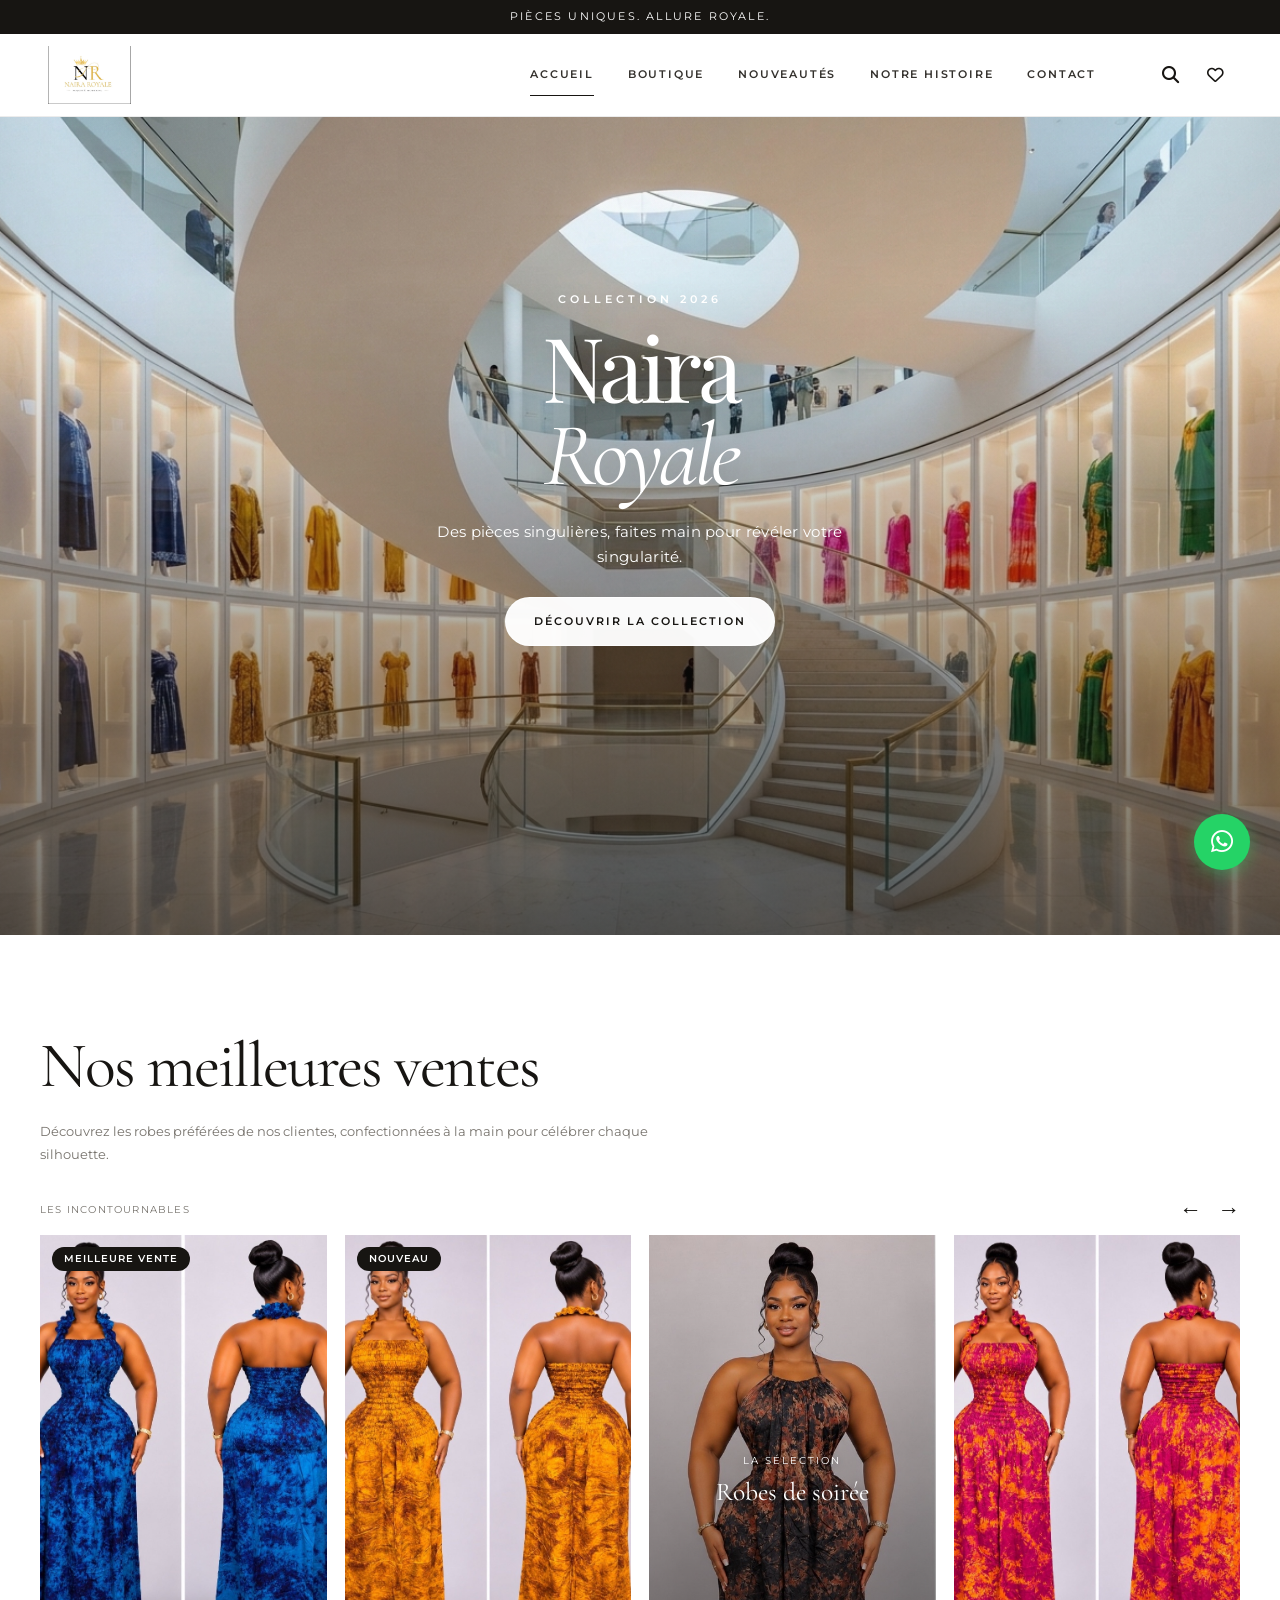
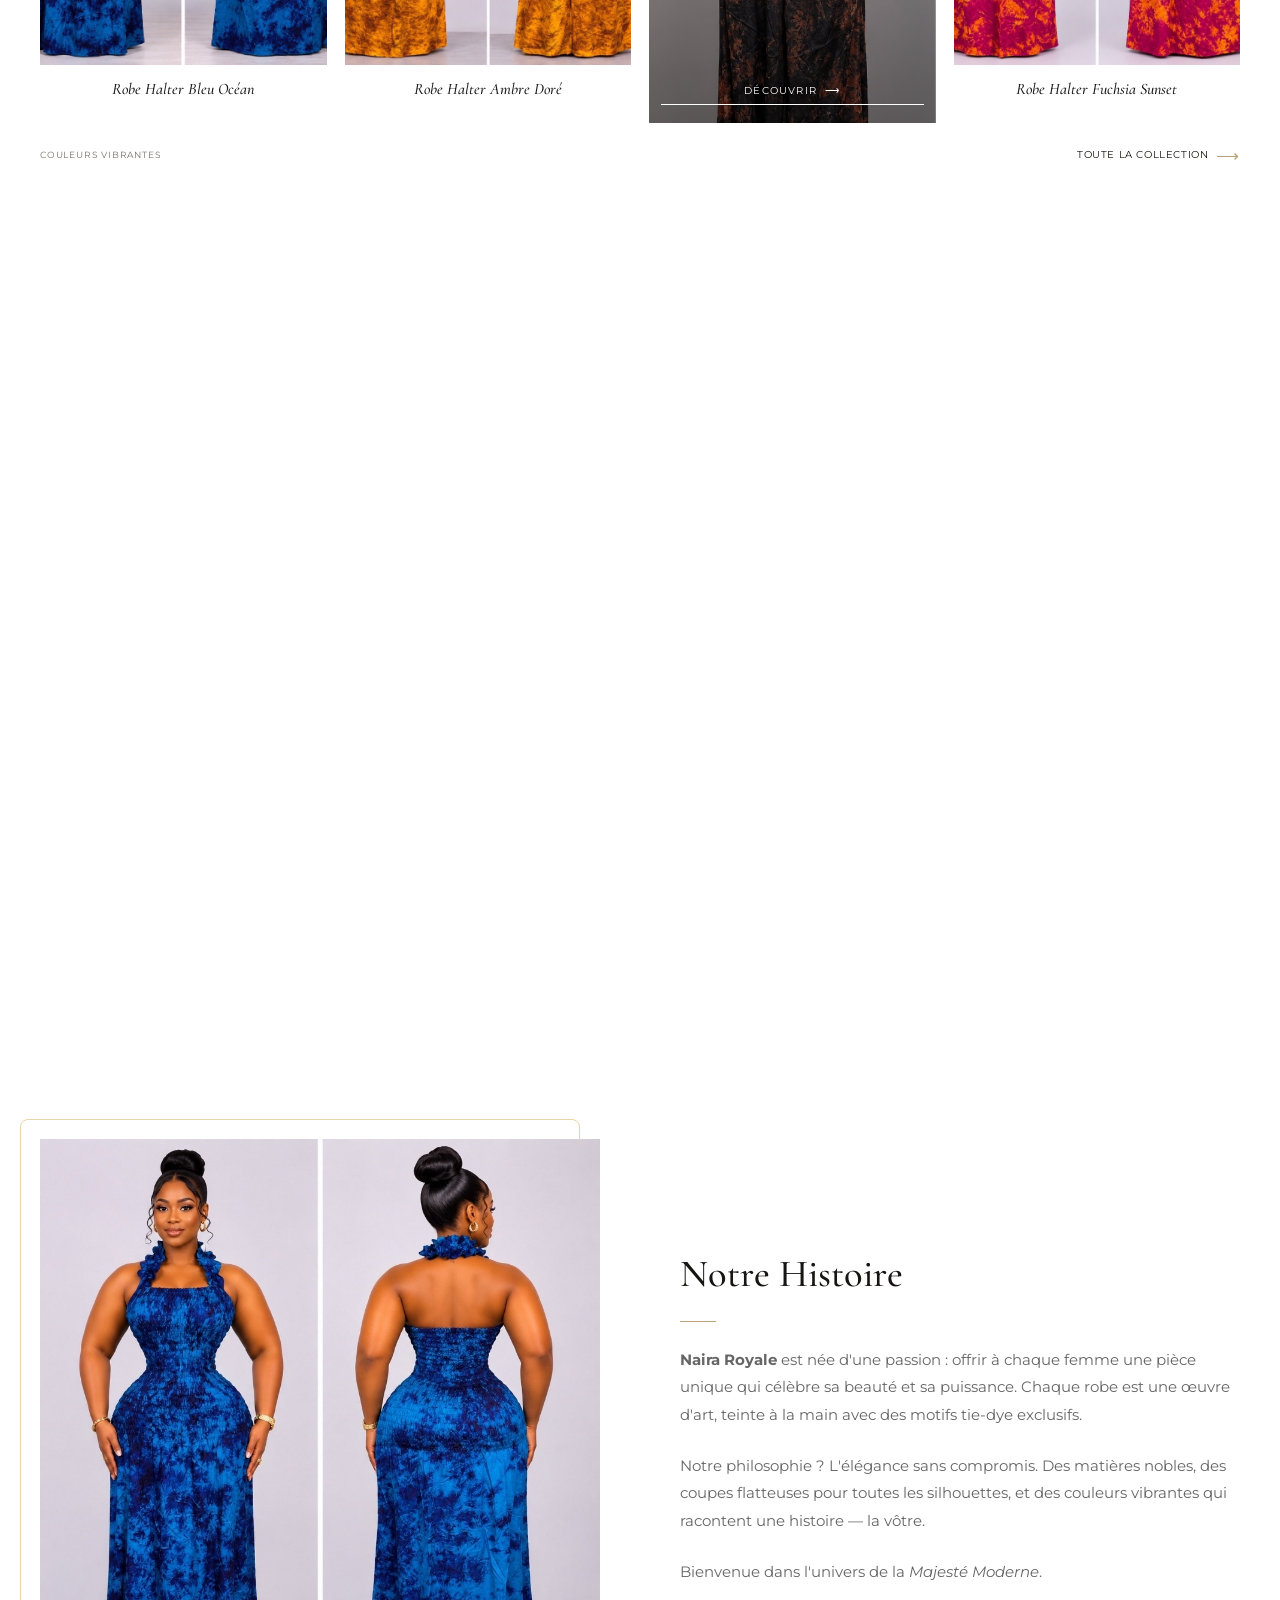
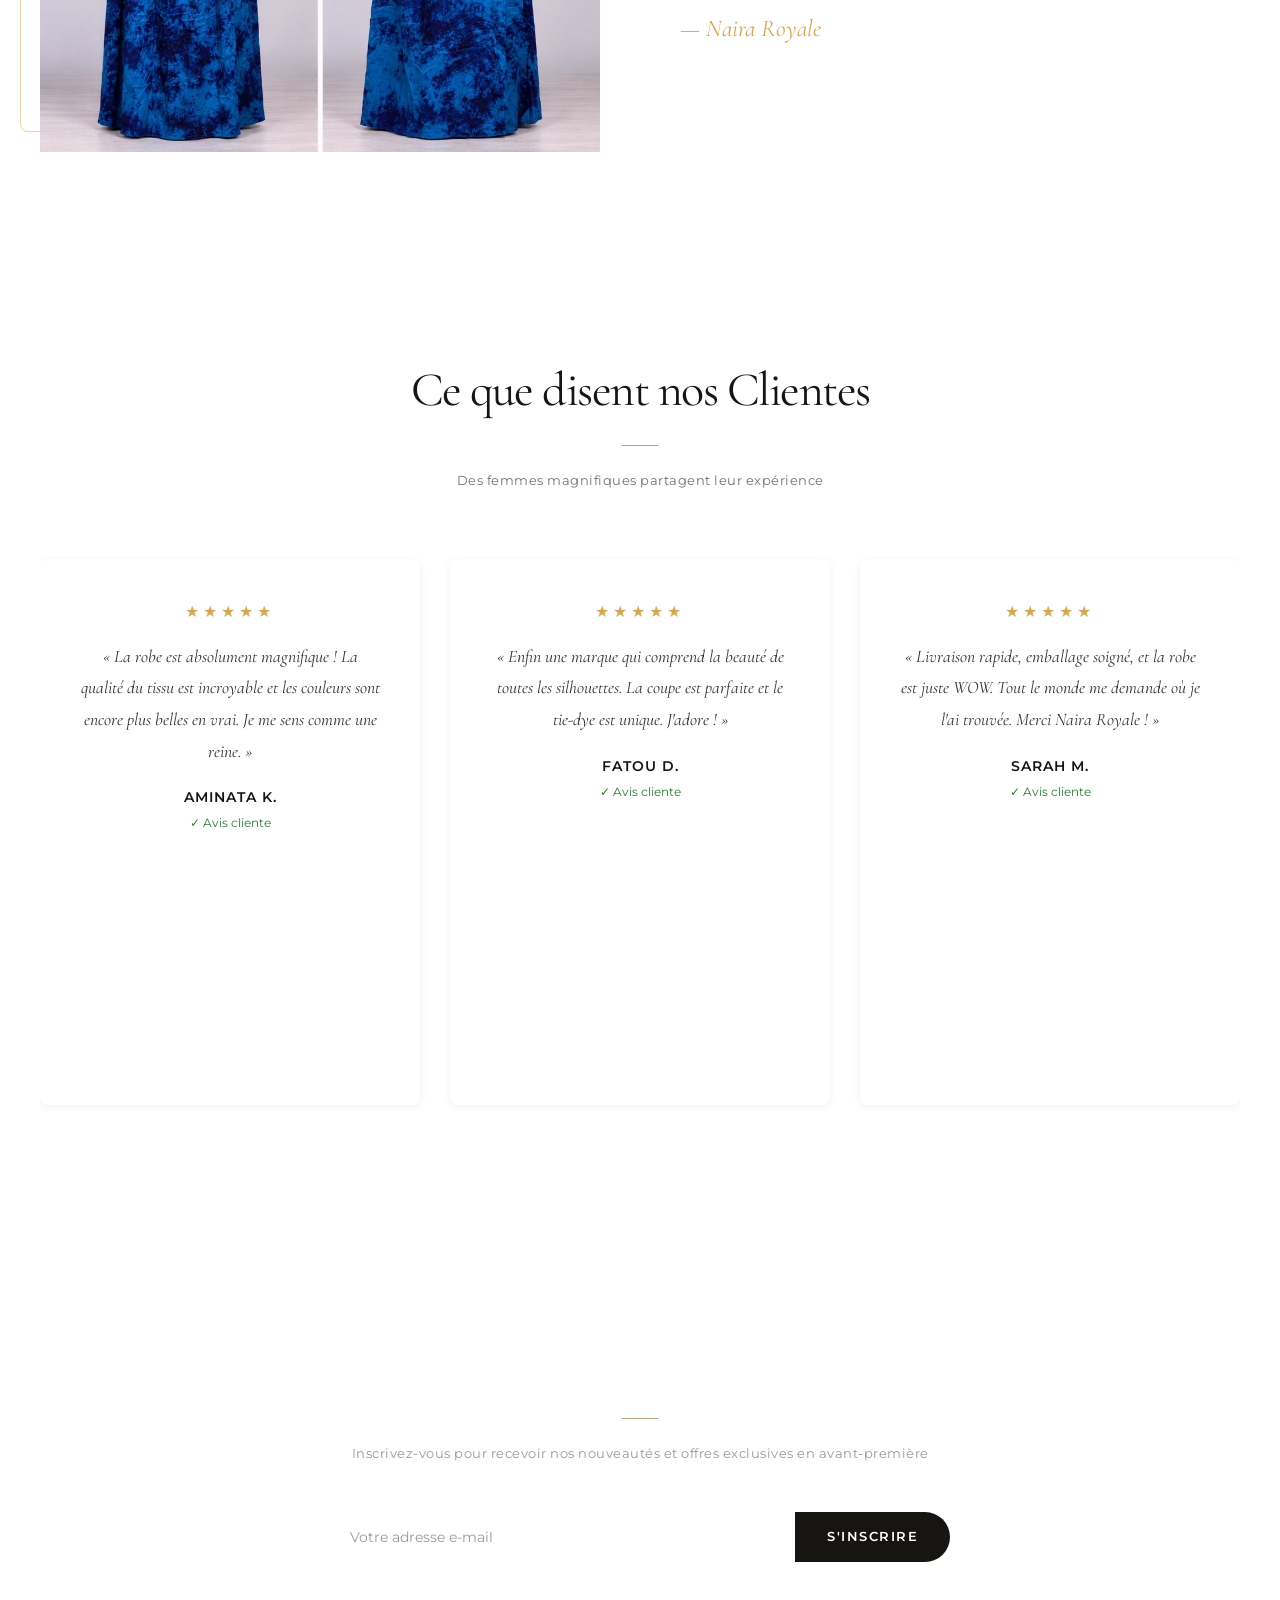
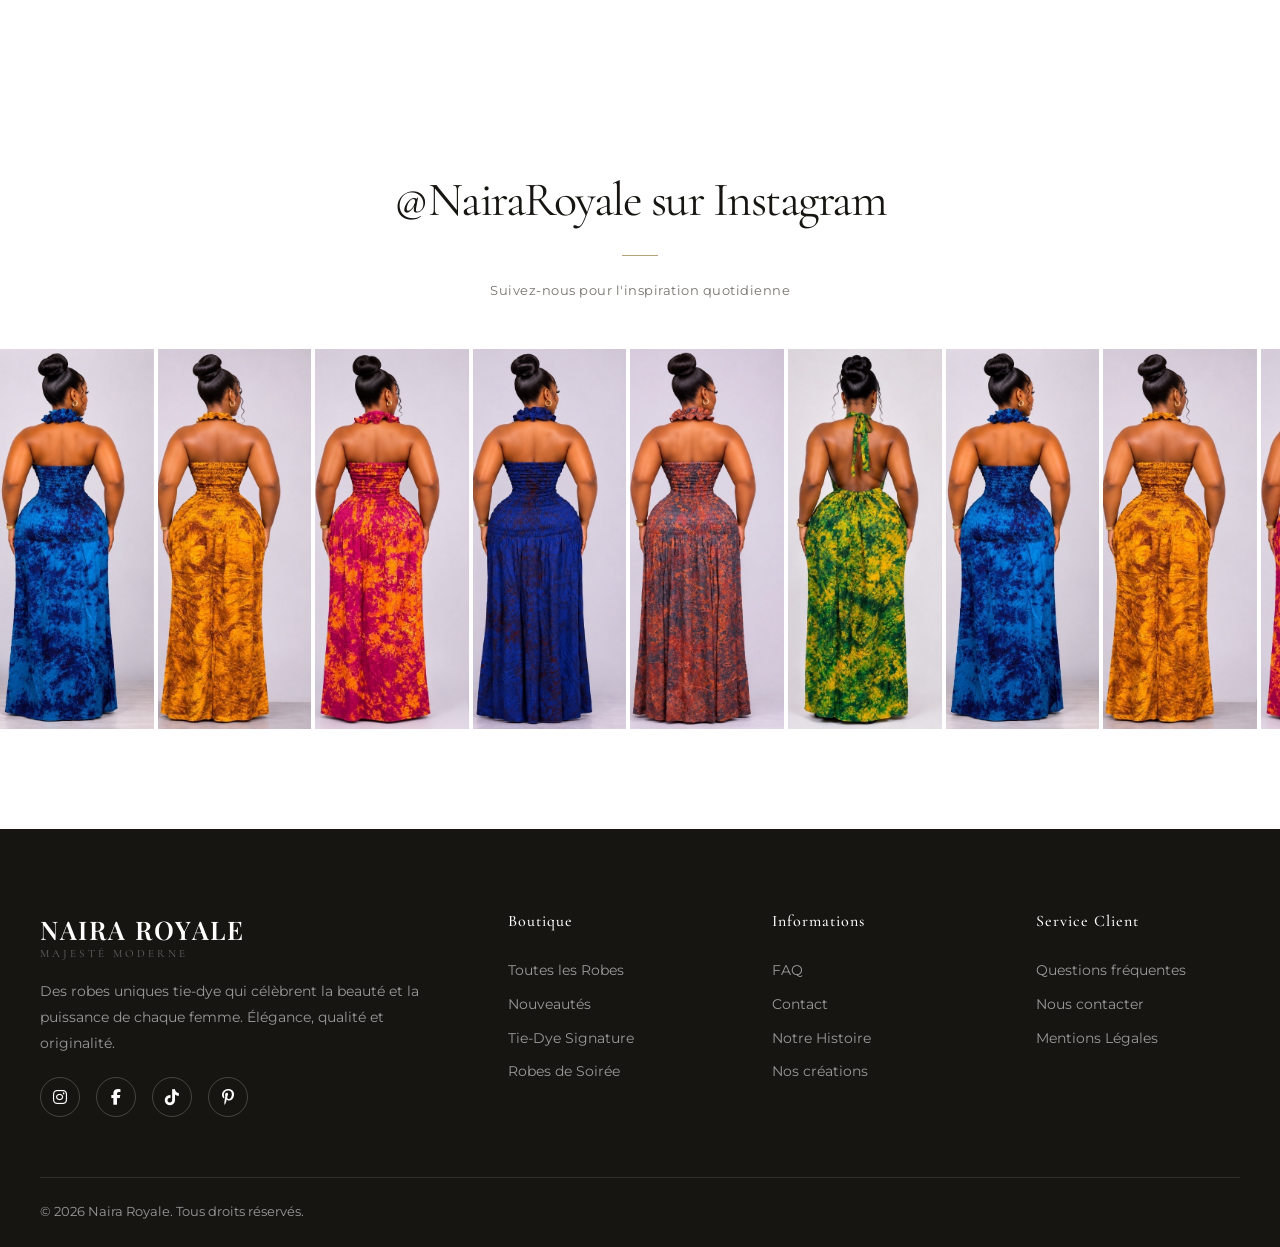
==== commit bd4150d0: "hrdj" ====
--- a/index.html
+++ b/index.html
@@ -162,7 +162,7 @@
     <div class="container">
       <div class="story-inner">
         <div class="story-image reveal">
-          <img src="img/products/robe-ambre.jpg" alt="L'histoire Naira Royale">
+          <img src="img/products/robe-bleu-ocean.jpg" alt="L'histoire Naira Royale">
         </div>
         <div class="story-content reveal">
           <h2>Notre Histoire</h2>
@@ -214,6 +214,32 @@
           <div class="testimonial-author">Mariama B.</div>
           <div class="testimonial-verified">✓ Avis cliente</div>
         </div>
+
+        <form class="testimonial-form reveal" id="testimonialForm">
+          <h3>Partagez votre expérience</h3>
+          <div class="testimonial-form-fields">
+            <label>
+              Votre prénom
+              <input type="text" name="name" required maxlength="40" placeholder="Ex. Aïcha">
+            </label>
+            <label>
+              Votre note
+              <select name="rating" required>
+                <option value="5">★★★★★ (5/5)</option>
+                <option value="4">★★★★☆ (4/5)</option>
+                <option value="3">★★★☆☆ (3/5)</option>
+                <option value="2">★★☆☆☆ (2/5)</option>
+                <option value="1">★☆☆☆☆ (1/5)</option>
+              </select>
+            </label>
+          </div>
+          <label>
+            Votre avis
+            <textarea name="text" rows="4" required maxlength="500" placeholder="Dites-nous ce que vous avez pensé de votre création..."></textarea>
+          </label>
+          <button type="submit" class="btn btn-primary">Publier mon avis</button>
+          <p class="testimonial-form-message" id="testimonialFormMessage" role="status"></p>
+        </form>
       </div>
     </div>
   </section>
--- a/css/style.css
+++ b/css/style.css
@@ -1056,6 +1056,60 @@
   margin-top: 4px;
 }
 
+.testimonial-form {
+  max-width: 720px;
+  margin: 30px auto 0;
+  padding: 28px;
+  background: var(--white);
+  border-radius: var(--radius-md);
+  box-shadow: var(--shadow-sm);
+}
+
+.testimonial-form h3 {
+  margin-bottom: 20px;
+  font-family: var(--font-heading);
+  font-size: 1.5rem;
+  font-weight: 500;
+}
+
+.testimonial-form-fields {
+  display: grid;
+  grid-template-columns: 1fr 1fr;
+  gap: 16px;
+}
+
+.testimonial-form label {
+  display: grid;
+  gap: 8px;
+  margin-bottom: 16px;
+  color: var(--gray-dark);
+  font-size: 0.78rem;
+  font-weight: 600;
+}
+
+.testimonial-form input,
+.testimonial-form select,
+.testimonial-form textarea {
+  width: 100%;
+  padding: 12px 14px;
+  border: 1px solid var(--gray-lighter);
+  border-radius: var(--radius-sm);
+  background: var(--off-white);
+  color: var(--gray-dark);
+  font: inherit;
+}
+
+.testimonial-form textarea {
+  resize: vertical;
+}
+
+.testimonial-form-message {
+  min-height: 1.2em;
+  margin-top: 12px;
+  color: var(--success);
+  font-size: 0.8rem;
+}
+
 /* ---------- Newsletter ---------- */
 .section-newsletter {
   padding: 80px 0;
@@ -3106,6 +3160,85 @@
   .hero-eyebrow {
     font-size: 0.58rem;
   }
+
+  .section-story {
+    padding-top: 48px;
+    padding-bottom: 48px;
+  }
+
+  .story-inner {
+    grid-template-columns: minmax(0, 0.9fr) minmax(0, 1.1fr);
+    gap: 12px;
+    align-items: start;
+  }
+
+  .story-image::before {
+    top: -8px;
+    left: -8px;
+  }
+
+  .story-content h2 {
+    margin-bottom: 8px;
+    font-size: 1.35rem;
+  }
+
+  .story-content .gold-line {
+    width: 28px;
+    margin: 8px 0 12px;
+  }
+
+  .story-content p {
+    margin-bottom: 10px;
+    font-size: 0.66rem;
+    line-height: 1.45;
+  }
+
+  .story-signature {
+    font-size: 0.9rem;
+  }
+
+  .testimonials-slider {
+    display: grid;
+    grid-template-columns: repeat(2, minmax(0, 1fr));
+    gap: 10px;
+    overflow: visible;
+    scroll-snap-type: none;
+  }
+
+  .testimonial-card {
+    min-width: 0;
+    padding: 16px 10px;
+  }
+
+  .testimonial-stars {
+    margin-bottom: 8px;
+    font-size: 0.7rem;
+    letter-spacing: 1px;
+  }
+
+  .testimonial-text {
+    font-size: 0.85rem;
+    line-height: 1.45;
+    margin-bottom: 12px;
+  }
+
+  .testimonial-author {
+    font-size: 0.68rem;
+    letter-spacing: 0.5px;
+  }
+
+  .testimonial-verified {
+    font-size: 0.62rem;
+  }
+
+  .testimonial-form {
+    padding: 20px 16px;
+  }
+
+  .testimonial-form-fields {
+    grid-template-columns: 1fr;
+    gap: 0;
+  }
 }
 
 /* ---------- Adaptation créative Minime-inspired ---------- */
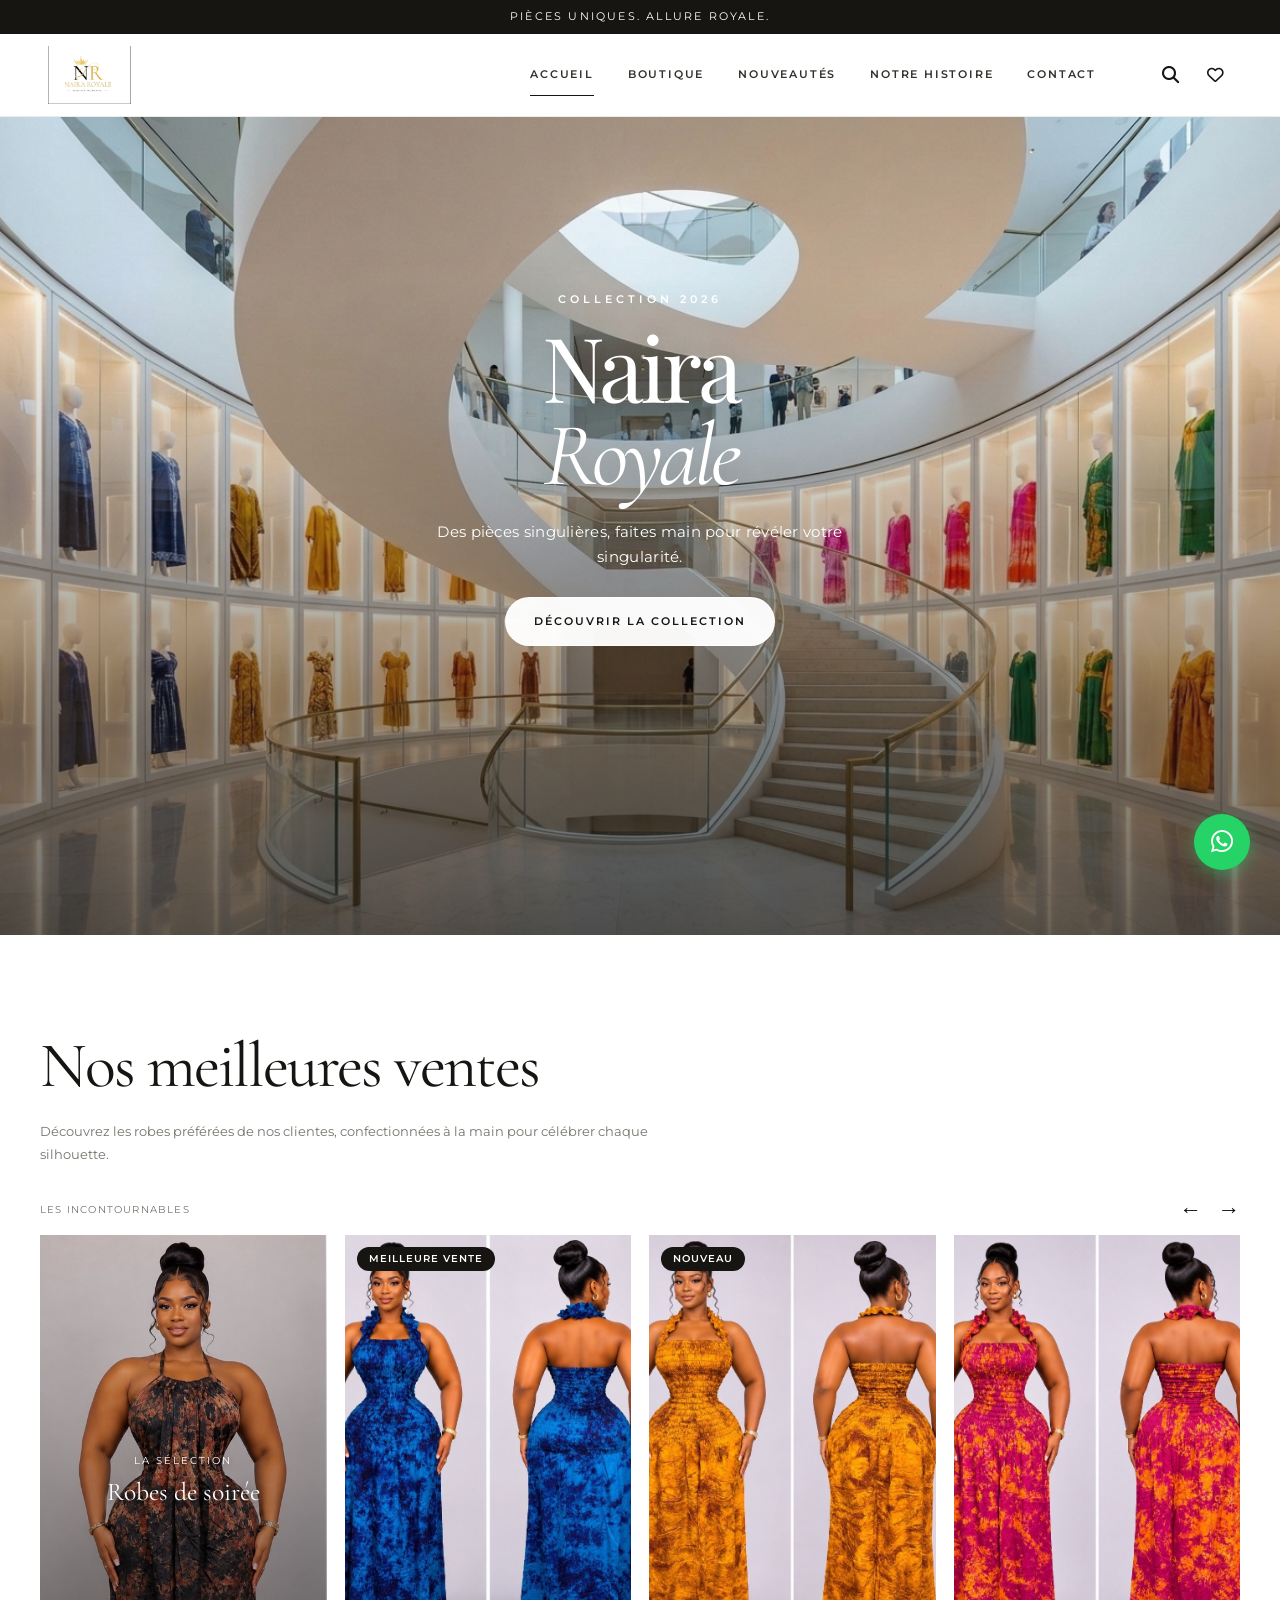
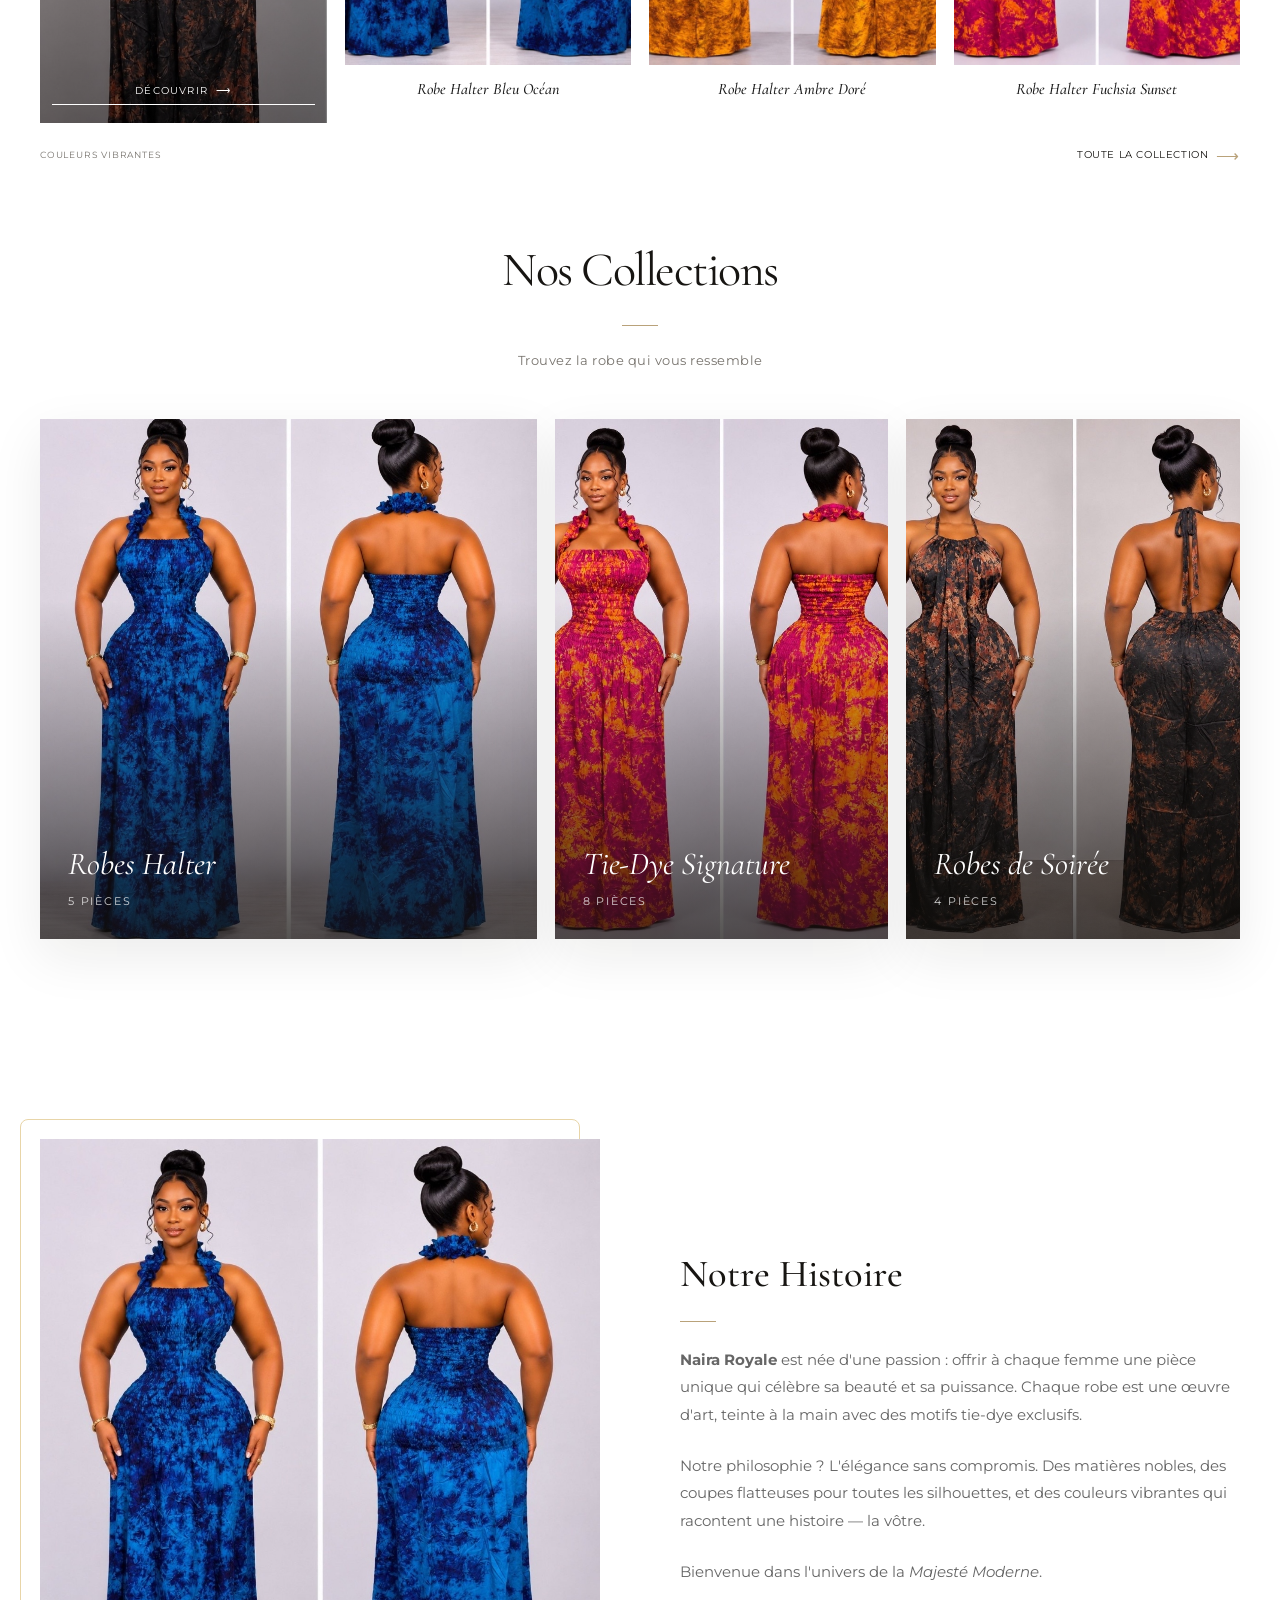
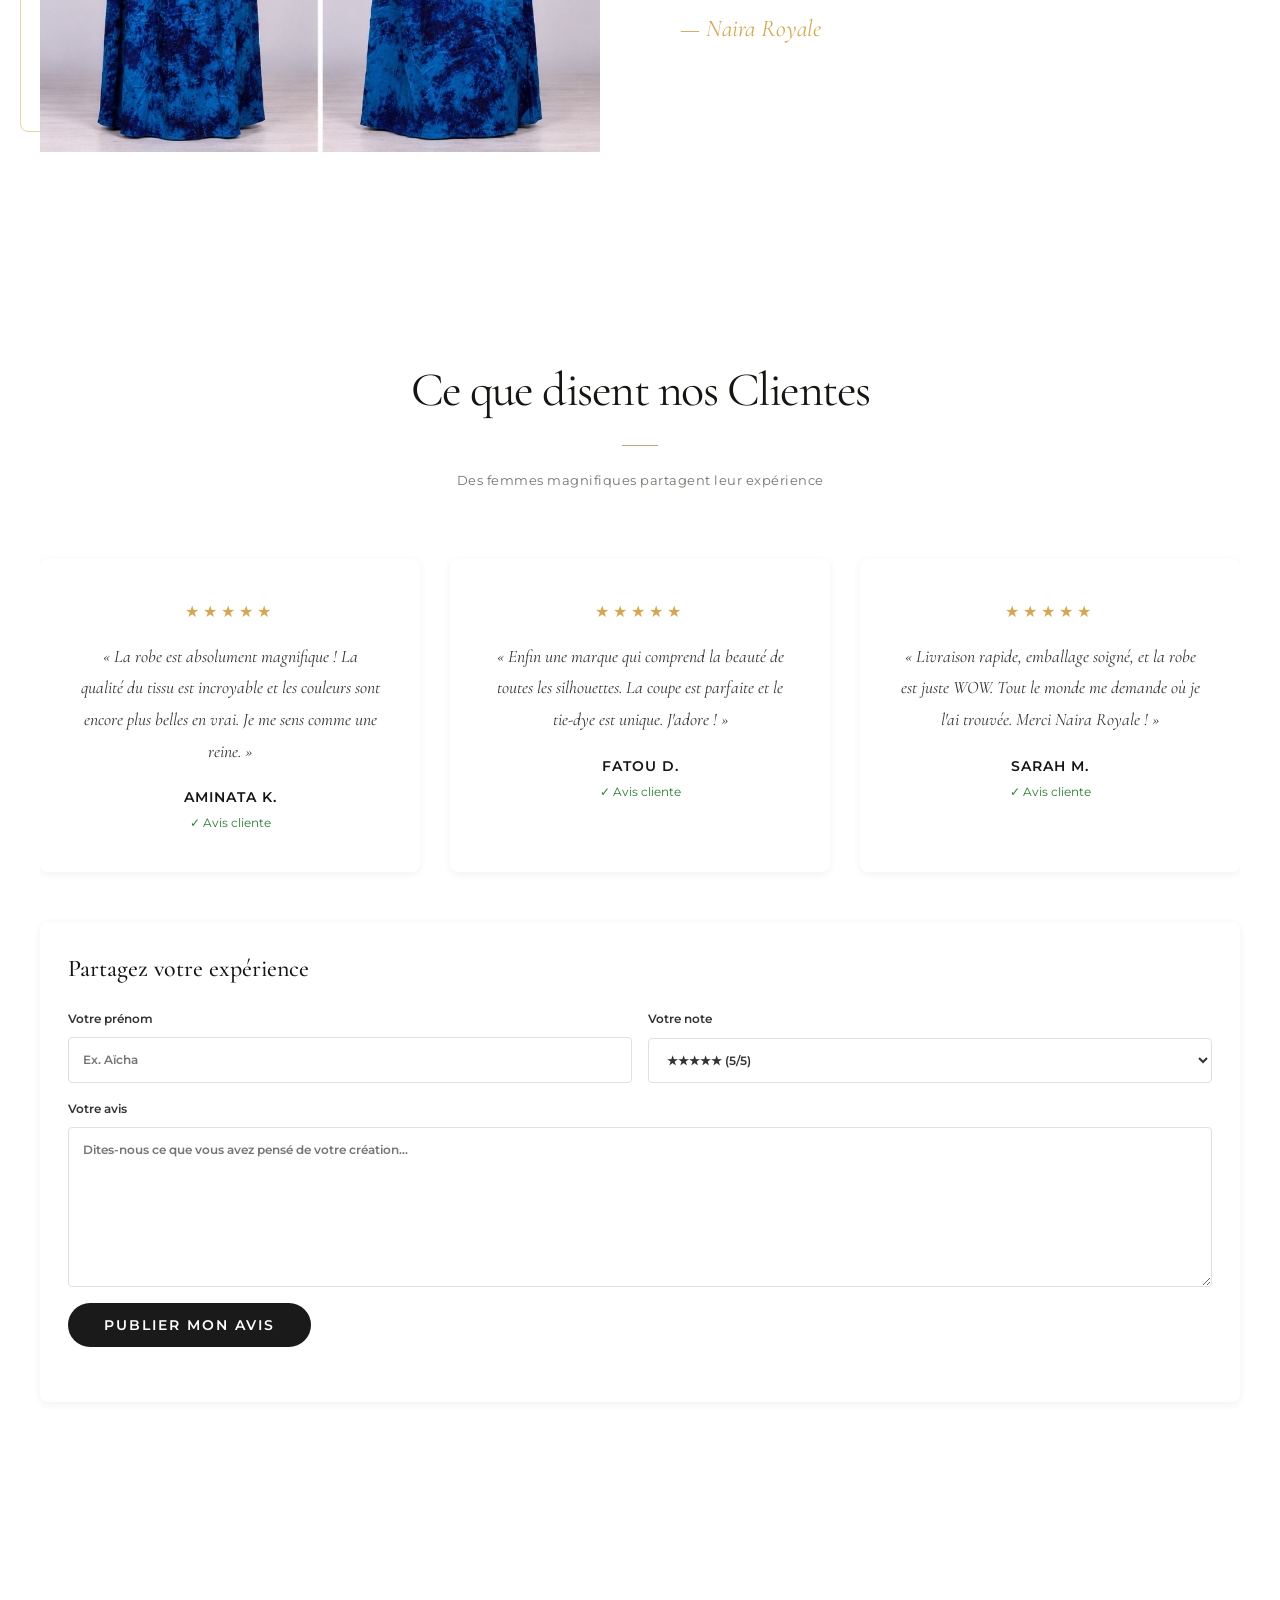
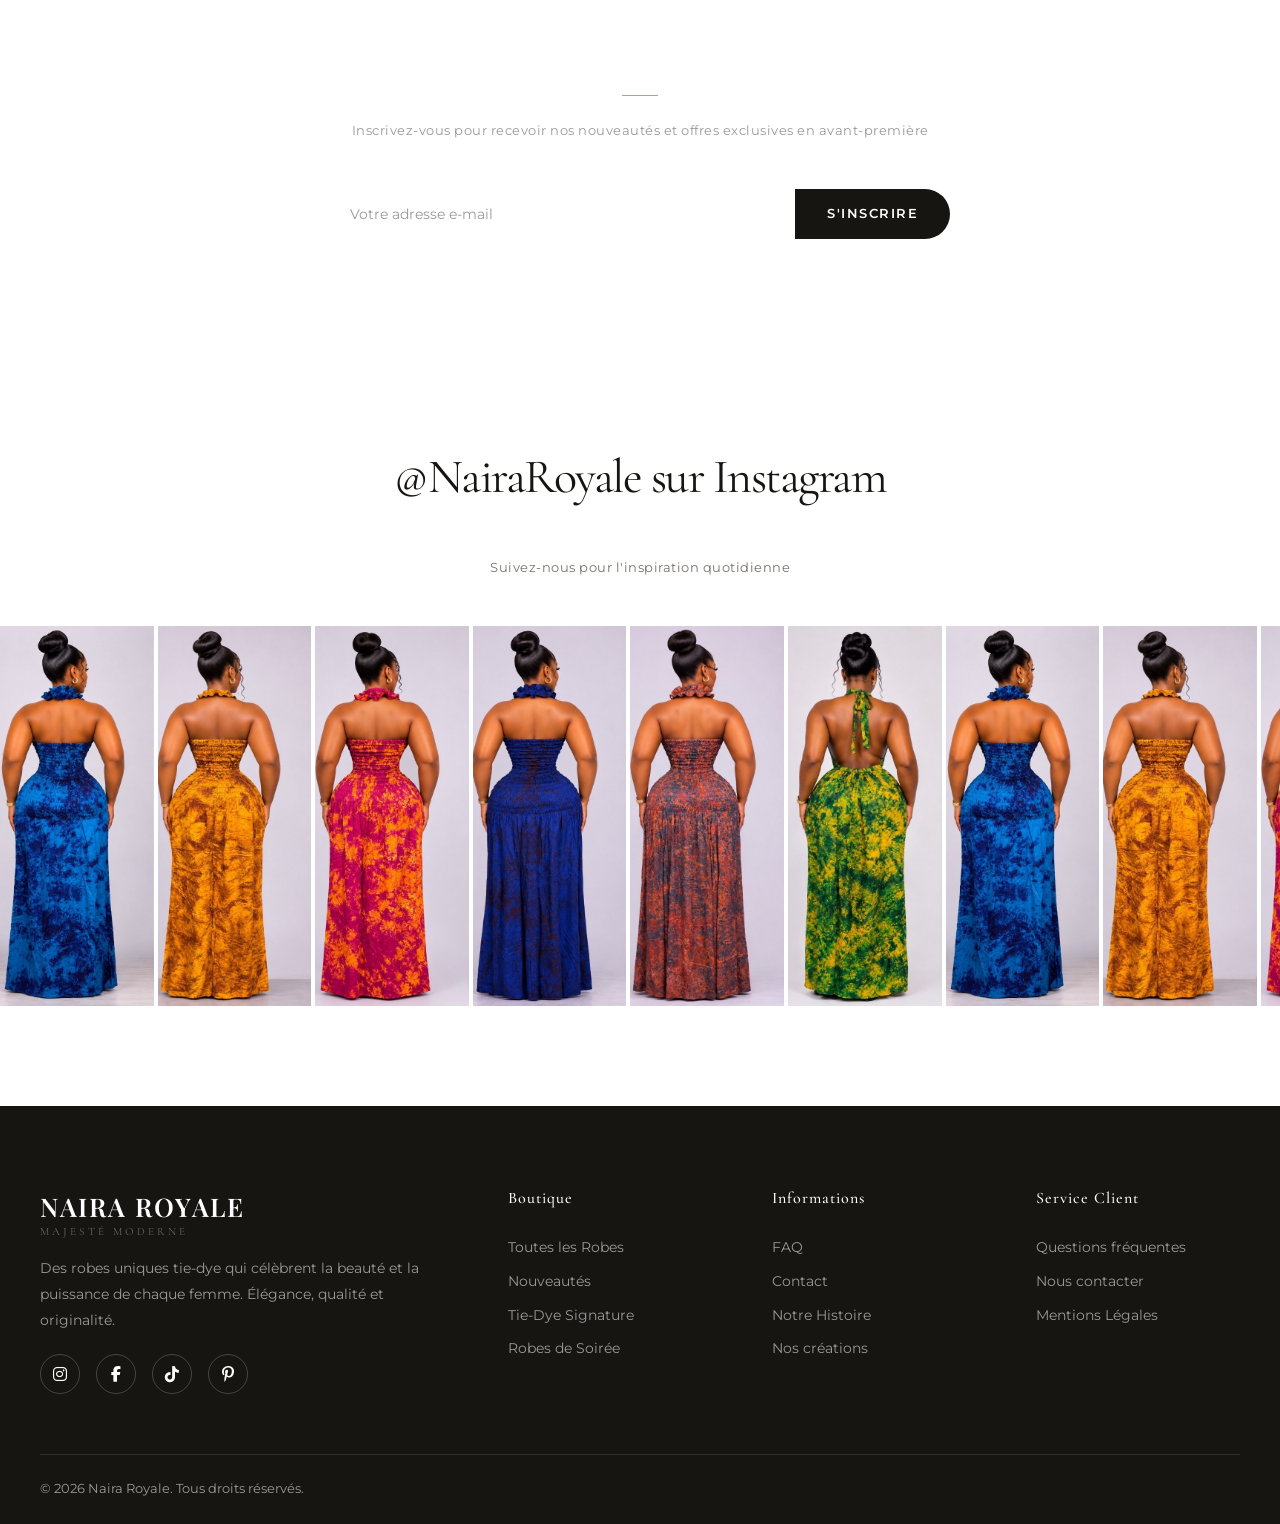
==== commit 077724d5: "rth" ====
--- a/index.html
+++ b/index.html
@@ -73,7 +73,7 @@
       </div>
 
       <div class="hero-editorial" aria-label="Sélection de robes Naira Royale">
-        <a class="hero-editorial-main" href="catalogue.html?collection=soiree">
+        <a class="hero-editorial-main" href="catalogue.html">
           <img src="img/products/robe-noir-cuivre.jpg" alt="Robe dos nu noir cuivrée">
           <span>Edition soirée</span>
         </a>
@@ -146,7 +146,7 @@
             <p class="category-card-count">8 pièces</p>
           </div>
         </a>
-        <a href="catalogue.html?collection=soiree" class="category-card">
+        <a href="catalogue.html" class="category-card">
           <img src="img/products/robe-noir-cuivre.jpg" alt="Collection Soirée">
           <div class="category-card-overlay">
             <h3 class="category-card-title">Robes de Soirée</h3>
@@ -214,33 +214,33 @@
           <div class="testimonial-author">Mariama B.</div>
           <div class="testimonial-verified">✓ Avis cliente</div>
         </div>
-
-        <form class="testimonial-form reveal" id="testimonialForm">
-          <h3>Partagez votre expérience</h3>
-          <div class="testimonial-form-fields">
-            <label>
-              Votre prénom
-              <input type="text" name="name" required maxlength="40" placeholder="Ex. Aïcha">
-            </label>
-            <label>
-              Votre note
-              <select name="rating" required>
-                <option value="5">★★★★★ (5/5)</option>
-                <option value="4">★★★★☆ (4/5)</option>
-                <option value="3">★★★☆☆ (3/5)</option>
-                <option value="2">★★☆☆☆ (2/5)</option>
-                <option value="1">★☆☆☆☆ (1/5)</option>
-              </select>
-            </label>
-          </div>
+      </div>
+
+      <form class="testimonial-form reveal" id="testimonialForm">
+        <h3>Partagez votre expérience</h3>
+        <div class="testimonial-form-fields">
           <label>
-            Votre avis
-            <textarea name="text" rows="4" required maxlength="500" placeholder="Dites-nous ce que vous avez pensé de votre création..."></textarea>
+            Votre prénom
+            <input type="text" name="name" required maxlength="40" placeholder="Ex. Aïcha">
           </label>
-          <button type="submit" class="btn btn-primary">Publier mon avis</button>
-          <p class="testimonial-form-message" id="testimonialFormMessage" role="status"></p>
-        </form>
-      </div>
+          <label>
+            Votre note
+            <select name="rating" required>
+              <option value="5">★★★★★ (5/5)</option>
+              <option value="4">★★★★☆ (4/5)</option>
+              <option value="3">★★★☆☆ (3/5)</option>
+              <option value="2">★★☆☆☆ (2/5)</option>
+              <option value="1">★☆☆☆☆ (1/5)</option>
+            </select>
+          </label>
+        </div>
+        <label>
+          Votre avis
+          <textarea name="text" rows="4" required maxlength="500" placeholder="Dites-nous ce que vous avez pensé de votre création..."></textarea>
+        </label>
+        <button type="submit" class="btn btn-primary">Publier mon avis</button>
+        <p class="testimonial-form-message" id="testimonialFormMessage" role="status"></p>
+      </form>
     </div>
   </section>
 
@@ -316,7 +316,7 @@
           <a href="catalogue.html">Toutes les Robes</a>
           <a href="catalogue.html?collection=nouveautes">Nouveautés</a>
           <a href="catalogue.html?collection=tie-dye">Tie-Dye Signature</a>
-          <a href="catalogue.html?collection=soiree">Robes de Soirée</a>
+          <a href="catalogue.html">Robes de Soirée</a>
         </div>
         <div class="footer-col">
           <h4>Informations</h4>
--- a/css/style.css
+++ b/css/style.css
@@ -808,6 +808,40 @@
   transform: translateX(0);
 }
 
+.product-sizes {
+  position: absolute;
+  z-index: 1;
+  bottom: 12px;
+  left: 50%;
+  display: flex;
+  gap: 4px;
+  max-width: calc(100% - 20px);
+  padding: 7px 9px;
+  border: 1px solid rgba(255, 255, 255, 0.55);
+  border-radius: 999px;
+  background: rgba(255, 255, 255, 0.58);
+  backdrop-filter: blur(5px);
+  opacity: 0;
+  pointer-events: none;
+  transform: translate(-50%, 8px);
+  transition: var(--transition);
+}
+
+.product-sizes span {
+  min-width: 24px;
+  padding: 3px 4px;
+  color: var(--ink);
+  font-size: 0.62rem;
+  font-weight: 600;
+  text-align: center;
+}
+
+.product-card:hover .product-sizes,
+.product-card:focus-within .product-sizes {
+  opacity: 1;
+  transform: translate(-50%, 0);
+}
+
 .product-action-btn {
   width: 40px;
   height: 40px;
@@ -1057,7 +1091,8 @@
 }
 
 .testimonial-form {
-  max-width: 720px;
+  width: 100%;
+  max-width: none;
   margin: 30px auto 0;
   padding: 28px;
   background: var(--white);
@@ -1100,6 +1135,7 @@
 }
 
 .testimonial-form textarea {
+  min-height: 160px;
   resize: vertical;
 }
 
@@ -3825,12 +3861,7 @@
   }
 
   .nav-main.open .mega-menu {
-    display: block;
-    position: static;
-    width: 100%;
-    border: 0;
-    background: transparent;
-    box-shadow: none;
+    display: none;
   }
 
   .mega-menu-inner {
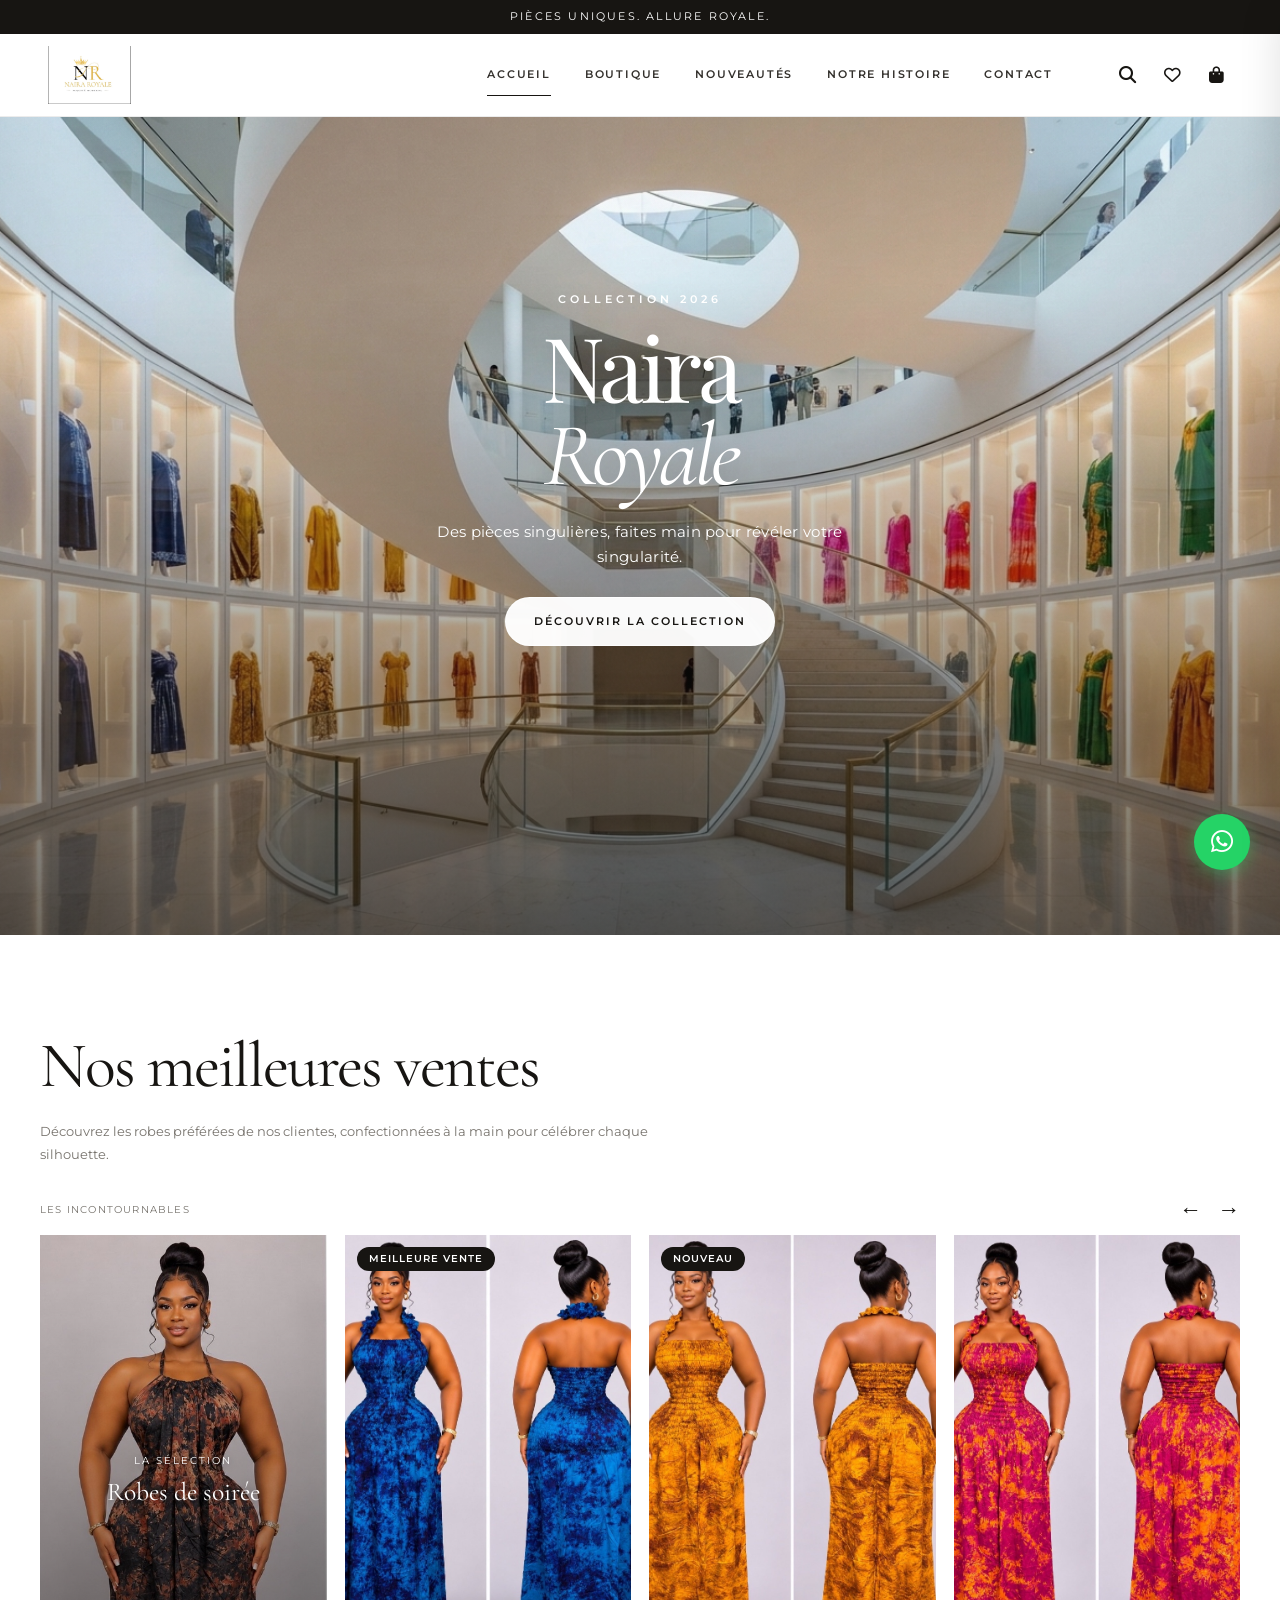
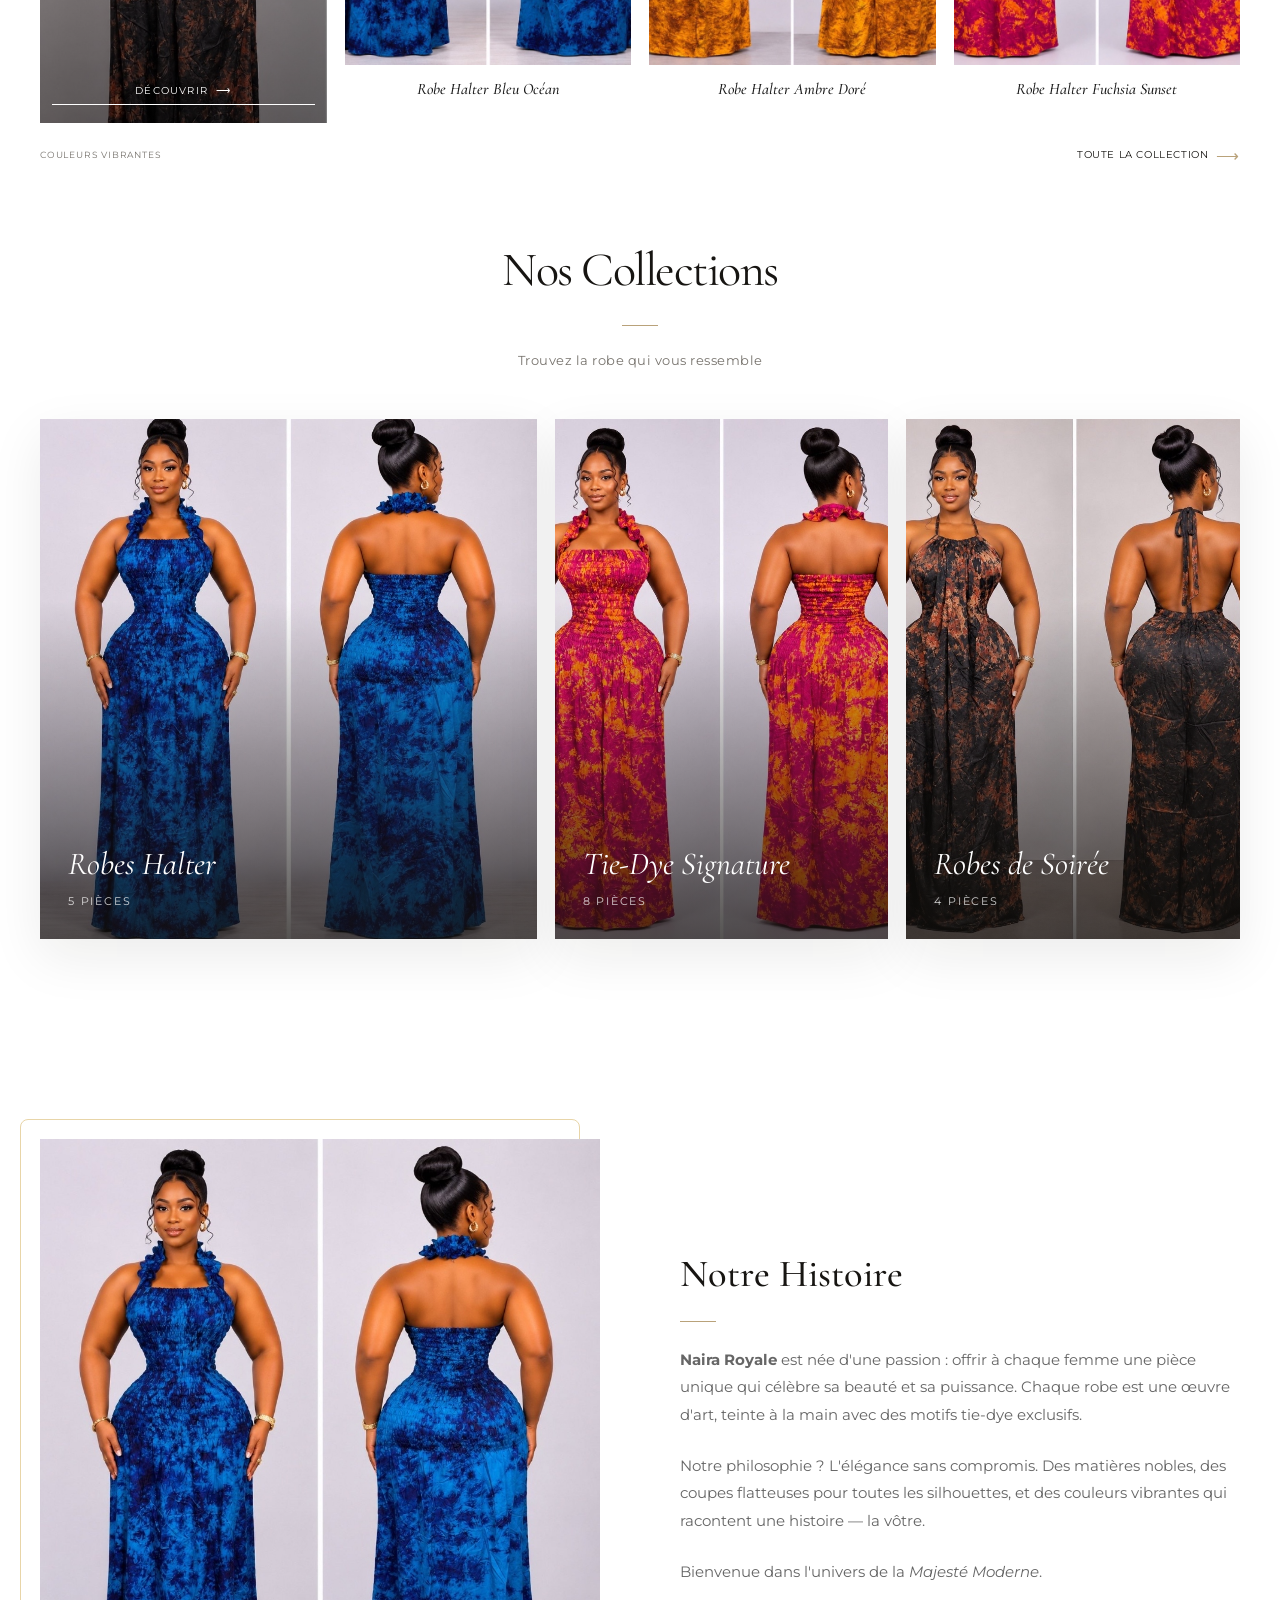
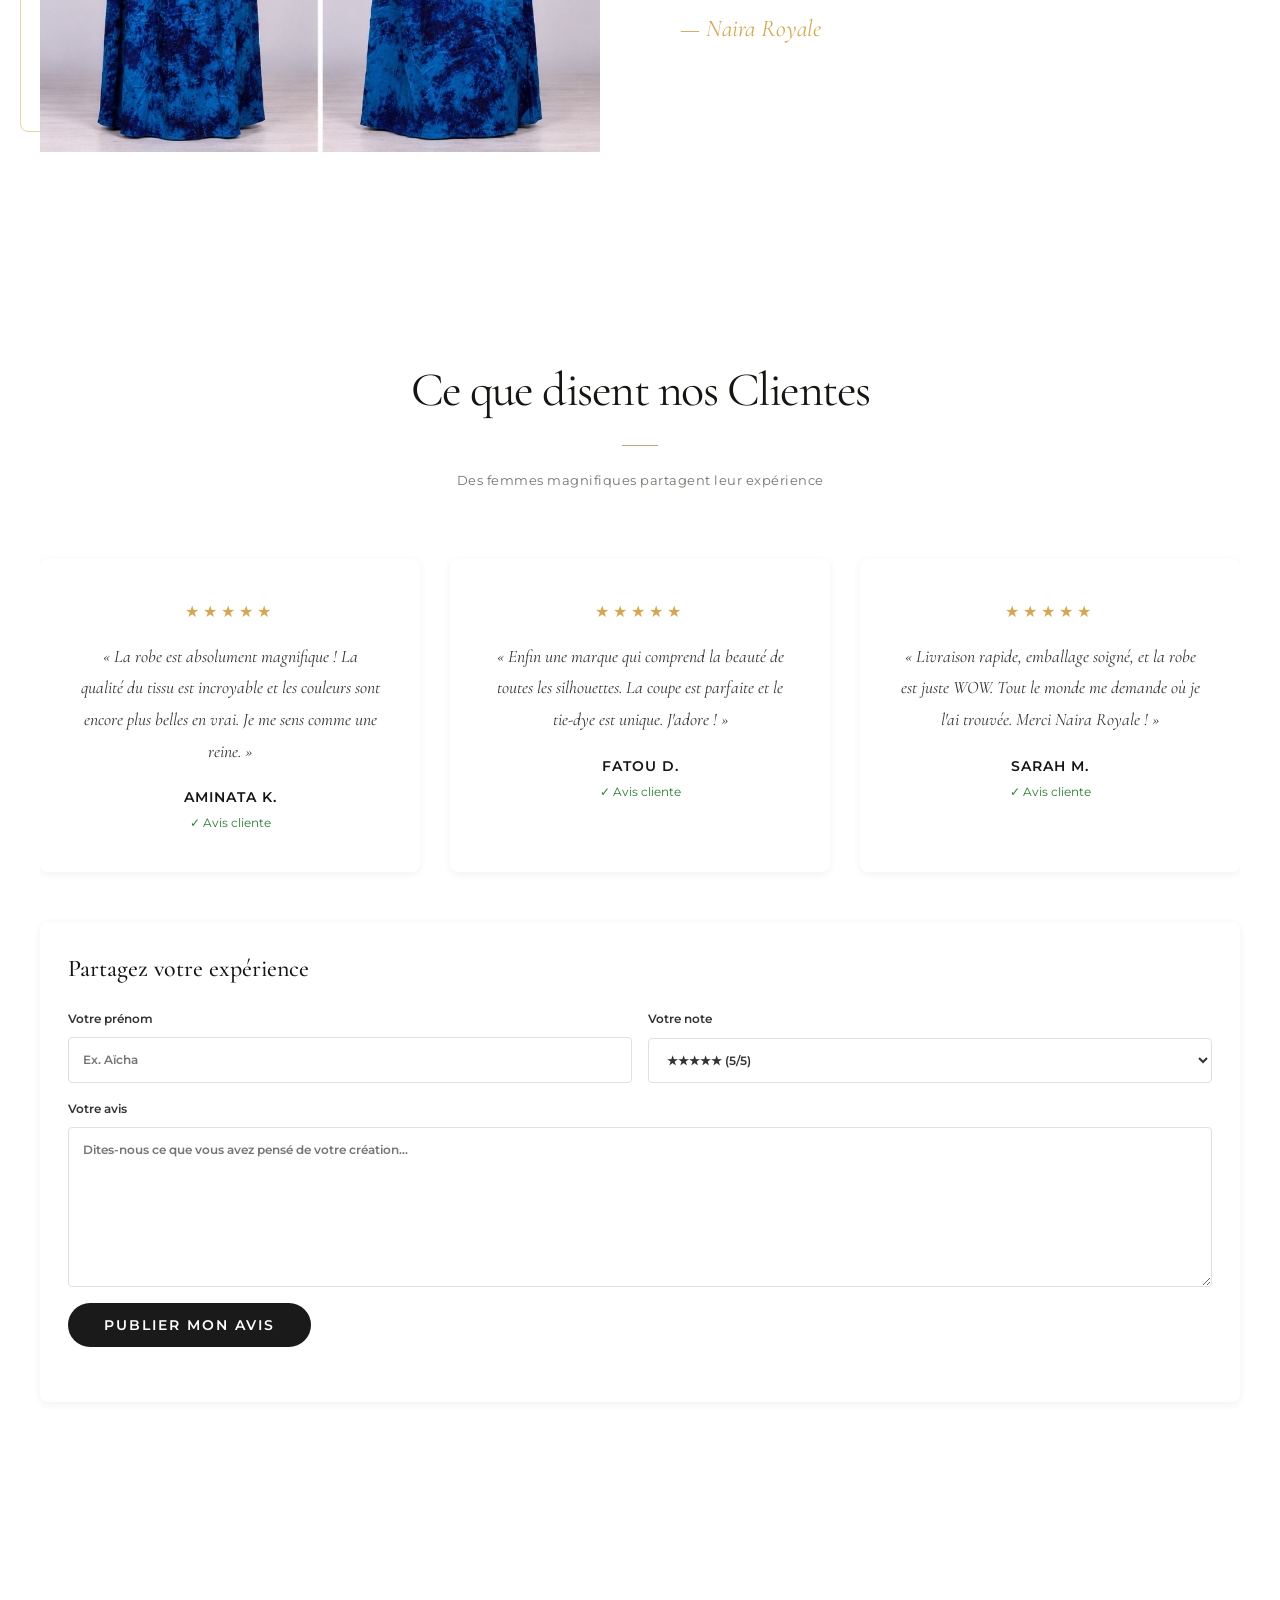
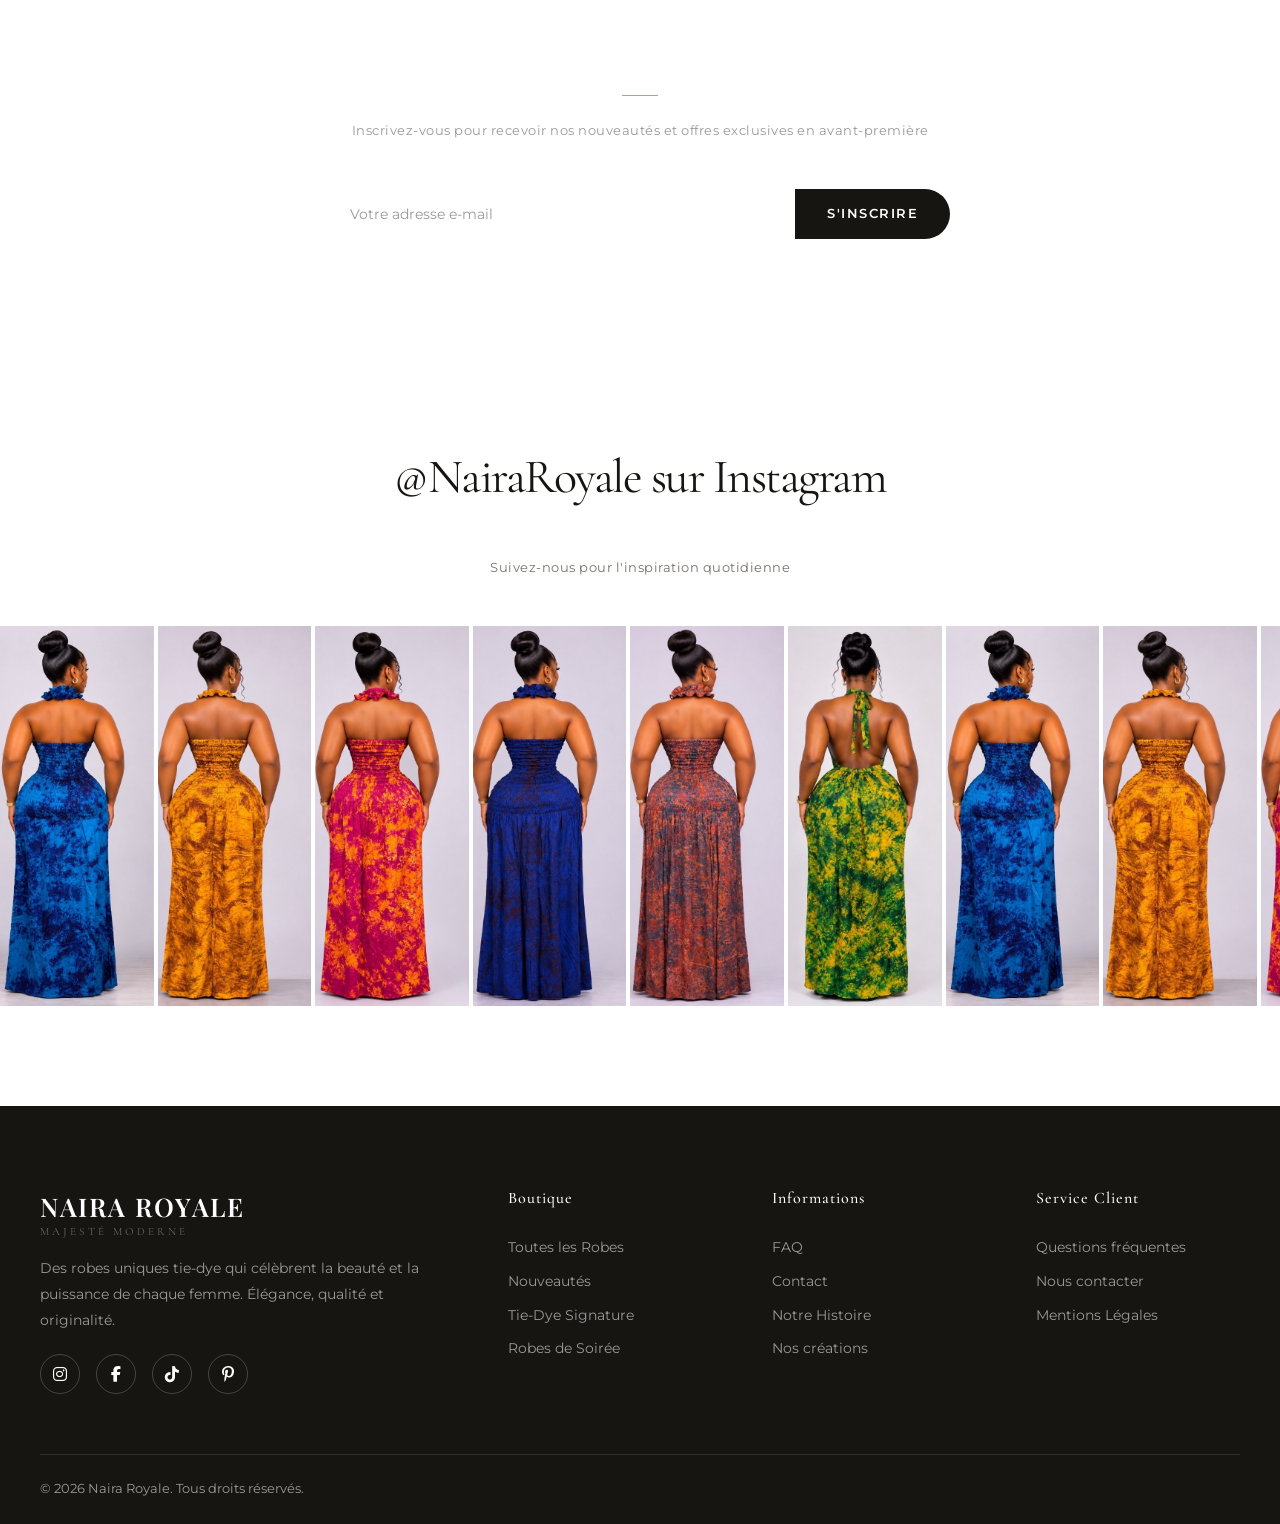
==== commit 3372e5a3: "EFZ" ====
--- a/index.html
+++ b/index.html
@@ -40,10 +40,14 @@
         <button class="header-action-btn" id="searchBtn" aria-label="Rechercher">
           <i class="fas fa-search"></i>
         </button>
-        <a href="#" class="header-action-btn" id="wishlistBtn" aria-label="Liste de souhaits">
+        <a href="#" class="header-action-btn" id="wishlistBtn" role="button" aria-label="Liste de souhaits" aria-controls="wishlistPanel" aria-expanded="false">
           <i class="far fa-heart"></i>
           <span class="cart-count wishlist-count" style="display:none;">0</span>
         </a>
+        <button class="header-action-btn" id="cartBtn" aria-label="Panier">
+          <i class="fas fa-shopping-bag"></i>
+          <span class="cart-count" id="cartCount">0</span>
+        </button>
       </div>
     </div>
   </header>
--- a/css/style.css
+++ b/css/style.css
@@ -808,19 +808,27 @@
   transform: translateX(0);
 }
 
+@media (hover: none) {
+  .product-actions {
+    opacity: 1;
+    transform: none;
+  }
+
+  .product-sizes {
+    opacity: 1;
+    transform: translate(-50%, 0);
+  }
+}
+
 .product-sizes {
   position: absolute;
   z-index: 1;
   bottom: 12px;
   left: 50%;
   display: flex;
-  gap: 4px;
+  gap: 5px;
   max-width: calc(100% - 20px);
-  padding: 7px 9px;
-  border: 1px solid rgba(255, 255, 255, 0.55);
-  border-radius: 999px;
-  background: rgba(255, 255, 255, 0.58);
-  backdrop-filter: blur(5px);
+  padding: 0;
   opacity: 0;
   pointer-events: none;
   transform: translate(-50%, 8px);
@@ -828,12 +836,21 @@
 }
 
 .product-sizes span {
-  min-width: 24px;
-  padding: 3px 4px;
+  display: inline-flex;
+  align-items: center;
+  justify-content: center;
+  min-width: 30px;
+  min-height: 28px;
+  padding: 4px 6px;
+  border: 1px solid rgba(255, 255, 255, 0.82);
+  border-radius: 4px;
+  background: rgba(255, 255, 255, 0.72);
+  backdrop-filter: blur(5px);
   color: var(--ink);
   font-size: 0.62rem;
   font-weight: 600;
   text-align: center;
+  box-shadow: 0 1px 5px rgba(0, 0, 0, 0.12);
 }
 
 .product-card:hover .product-sizes,
@@ -1903,6 +1920,128 @@
   transform: translateX(0);
 }
 
+.wishlist-overlay {
+  position: fixed;
+  inset: 0;
+  z-index: 3100;
+  background: rgba(0, 0, 0, 0.48);
+  opacity: 0;
+  visibility: hidden;
+  transition: var(--transition);
+}
+
+.wishlist-overlay.active {
+  opacity: 1;
+  visibility: visible;
+}
+
+.wishlist-panel {
+  position: fixed;
+  top: 0;
+  right: 0;
+  z-index: 3101;
+  display: flex;
+  flex-direction: column;
+  width: min(420px, 100%);
+  height: 100vh;
+  height: 100dvh;
+  background: var(--white);
+  box-shadow: var(--shadow-lg);
+  transform: translateX(100%);
+  transition: transform 0.35s ease;
+}
+
+.wishlist-panel.active {
+  transform: translateX(0);
+}
+
+.wishlist-header {
+  display: flex;
+  align-items: center;
+  justify-content: space-between;
+  padding: 22px 24px;
+  border-bottom: 1px solid var(--gray-lighter);
+}
+
+.wishlist-header h2 {
+  margin: 0;
+  font-family: var(--font-heading);
+  font-size: 1.25rem;
+  font-weight: 500;
+}
+
+.wishlist-close {
+  padding: 4px 8px;
+  color: var(--gray);
+  font-size: 1.8rem;
+  line-height: 1;
+}
+
+.wishlist-items {
+  flex: 1;
+  overflow-y: auto;
+  padding: 12px 24px 24px;
+}
+
+.wishlist-empty {
+  padding: 30px 0;
+  color: var(--gray);
+  text-align: center;
+}
+
+.wishlist-item {
+  display: flex;
+  gap: 16px;
+  padding: 16px 0;
+  border-bottom: 1px solid var(--gray-lighter);
+}
+
+.wishlist-item-image {
+  flex: 0 0 82px;
+  height: 108px;
+  overflow: hidden;
+  background: var(--gray-bg);
+}
+
+.wishlist-item-image img {
+  width: 100%;
+  height: 100%;
+  object-fit: cover;
+}
+
+.wishlist-item-details {
+  display: flex;
+  flex: 1;
+  flex-direction: column;
+  align-items: flex-start;
+  gap: 7px;
+  min-width: 0;
+}
+
+.wishlist-item-name {
+  color: var(--ink);
+  font-family: var(--font-heading);
+  font-size: 0.98rem;
+}
+
+.wishlist-item-price {
+  color: var(--gold-dark);
+  font-size: 0.9rem;
+  font-weight: 600;
+}
+
+.wishlist-remove {
+  margin-top: auto;
+  padding: 4px 0;
+  color: var(--gray);
+  font-size: 0.76rem;
+  text-decoration: underline;
+}
+
+.wishlist-remove:hover {
+  color: var(--error);
+}
+
 .cart-header {
   display: flex;
   align-items: center;
@@ -2136,6 +2275,36 @@
 
 .checkout-section {
   margin-bottom: 40px;
+}
+
+.checkout-payment-actions {
+  display: grid;
+  grid-template-columns: repeat(2, minmax(0, 1fr));
+  gap: 12px;
+}
+
+.checkout-payment-actions .btn {
+  width: 100%;
+}
+
+.checkout-payment-message {
+  min-height: 1.2em;
+  margin: 0 0 24px;
+  color: var(--error);
+  font-size: 0.85rem;
+}
+
+.checkout-payment-status {
+  margin-top: 40px;
+  padding: 18px 20px;
+  border: 1px solid var(--success);
+  background: var(--white);
+  color: var(--success);
+}
+
+.checkout-payment-status.is-error {
+  border-color: var(--error);
+  color: var(--error);
 }
 
 .checkout-section h2 {
@@ -2640,6 +2809,10 @@
     grid-template-columns: 1fr;
   }
 
+  .checkout-payment-actions {
+    grid-template-columns: 1fr;
+  }
+
   .cart-page-layout {
     grid-template-columns: 1fr;
   }
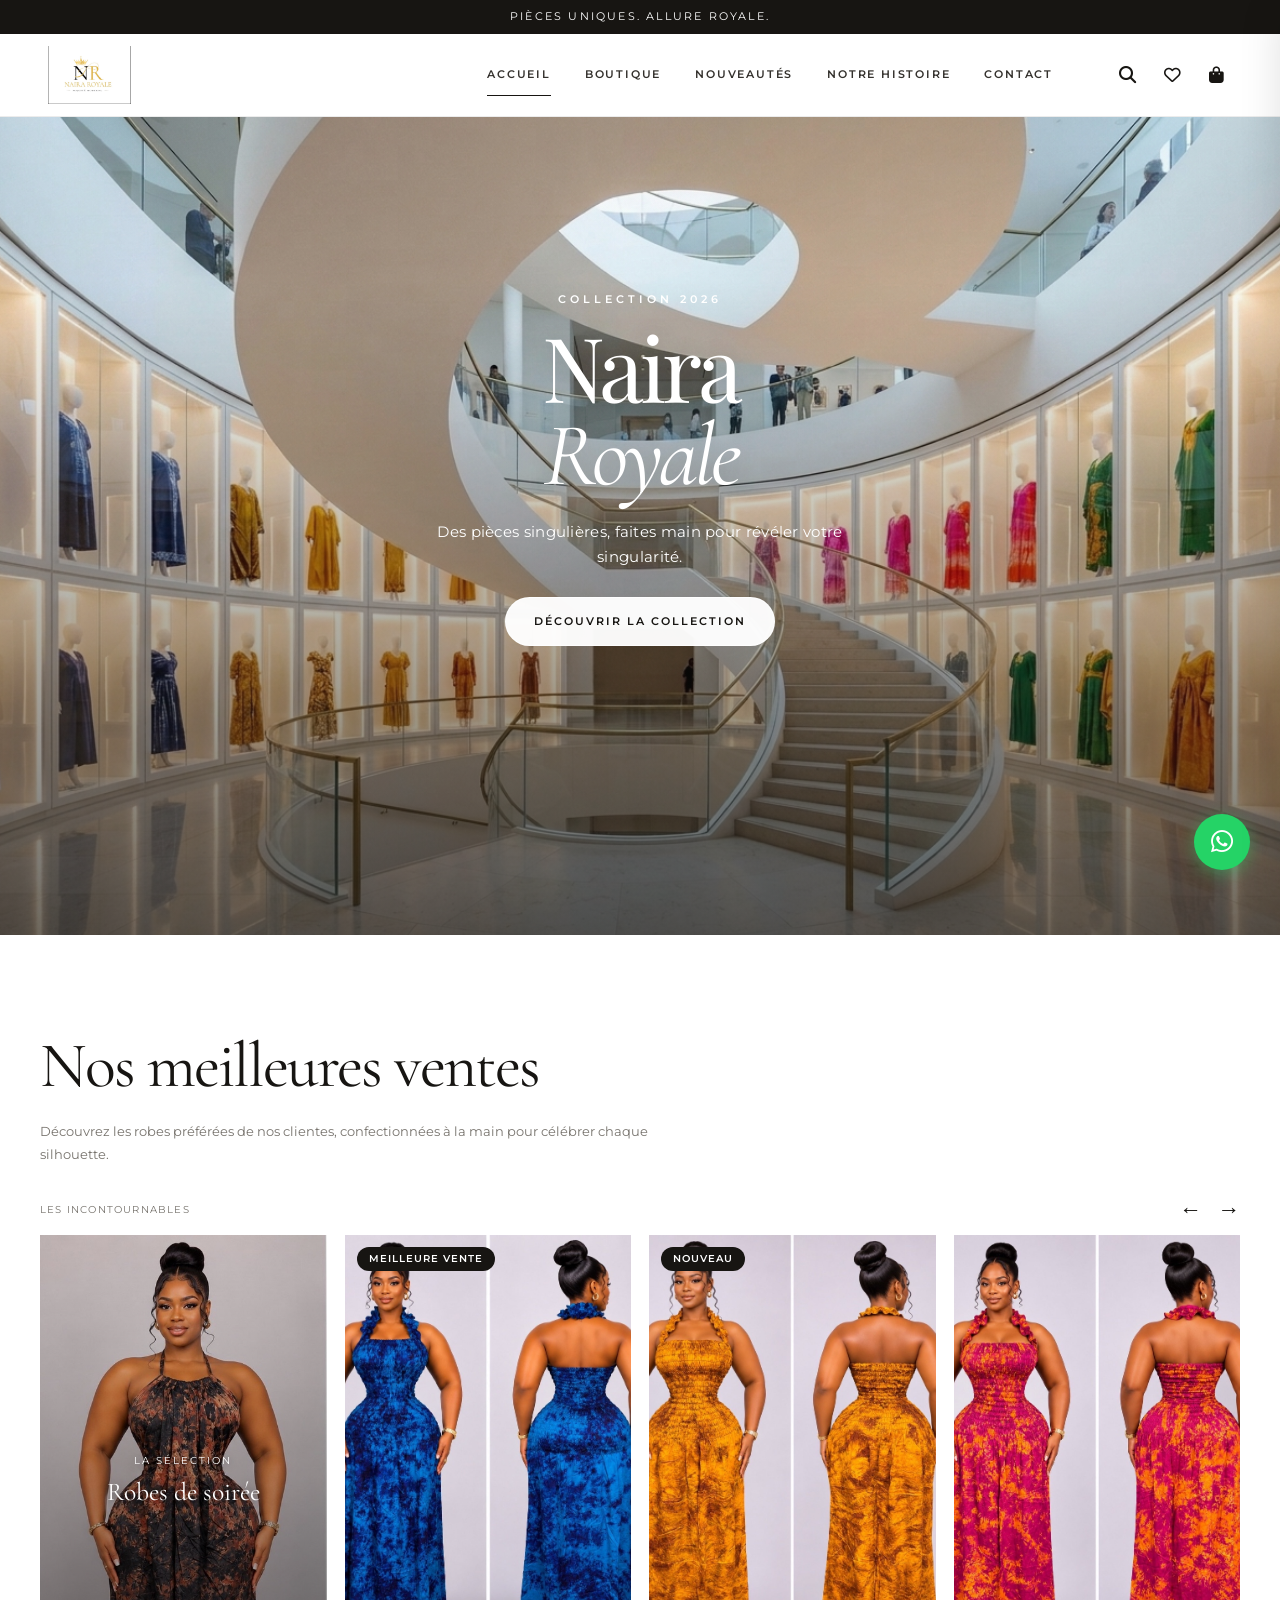
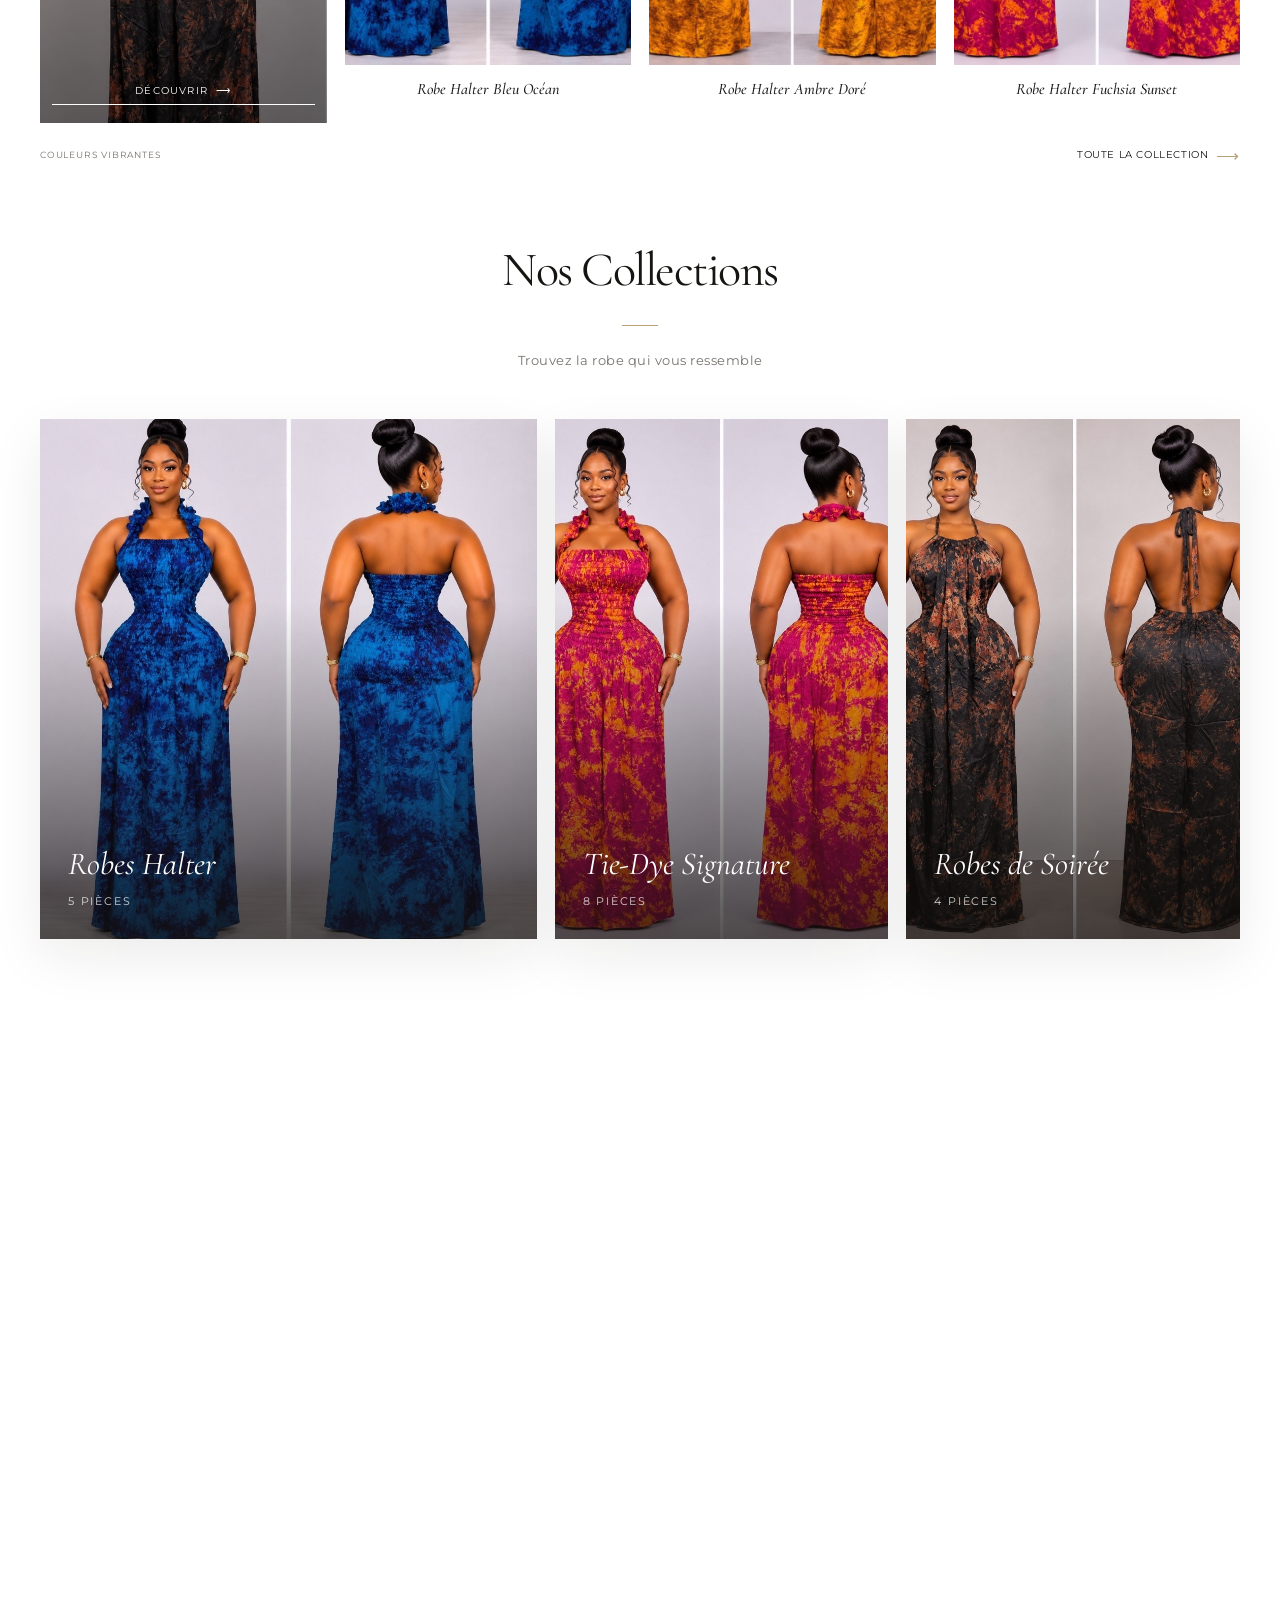
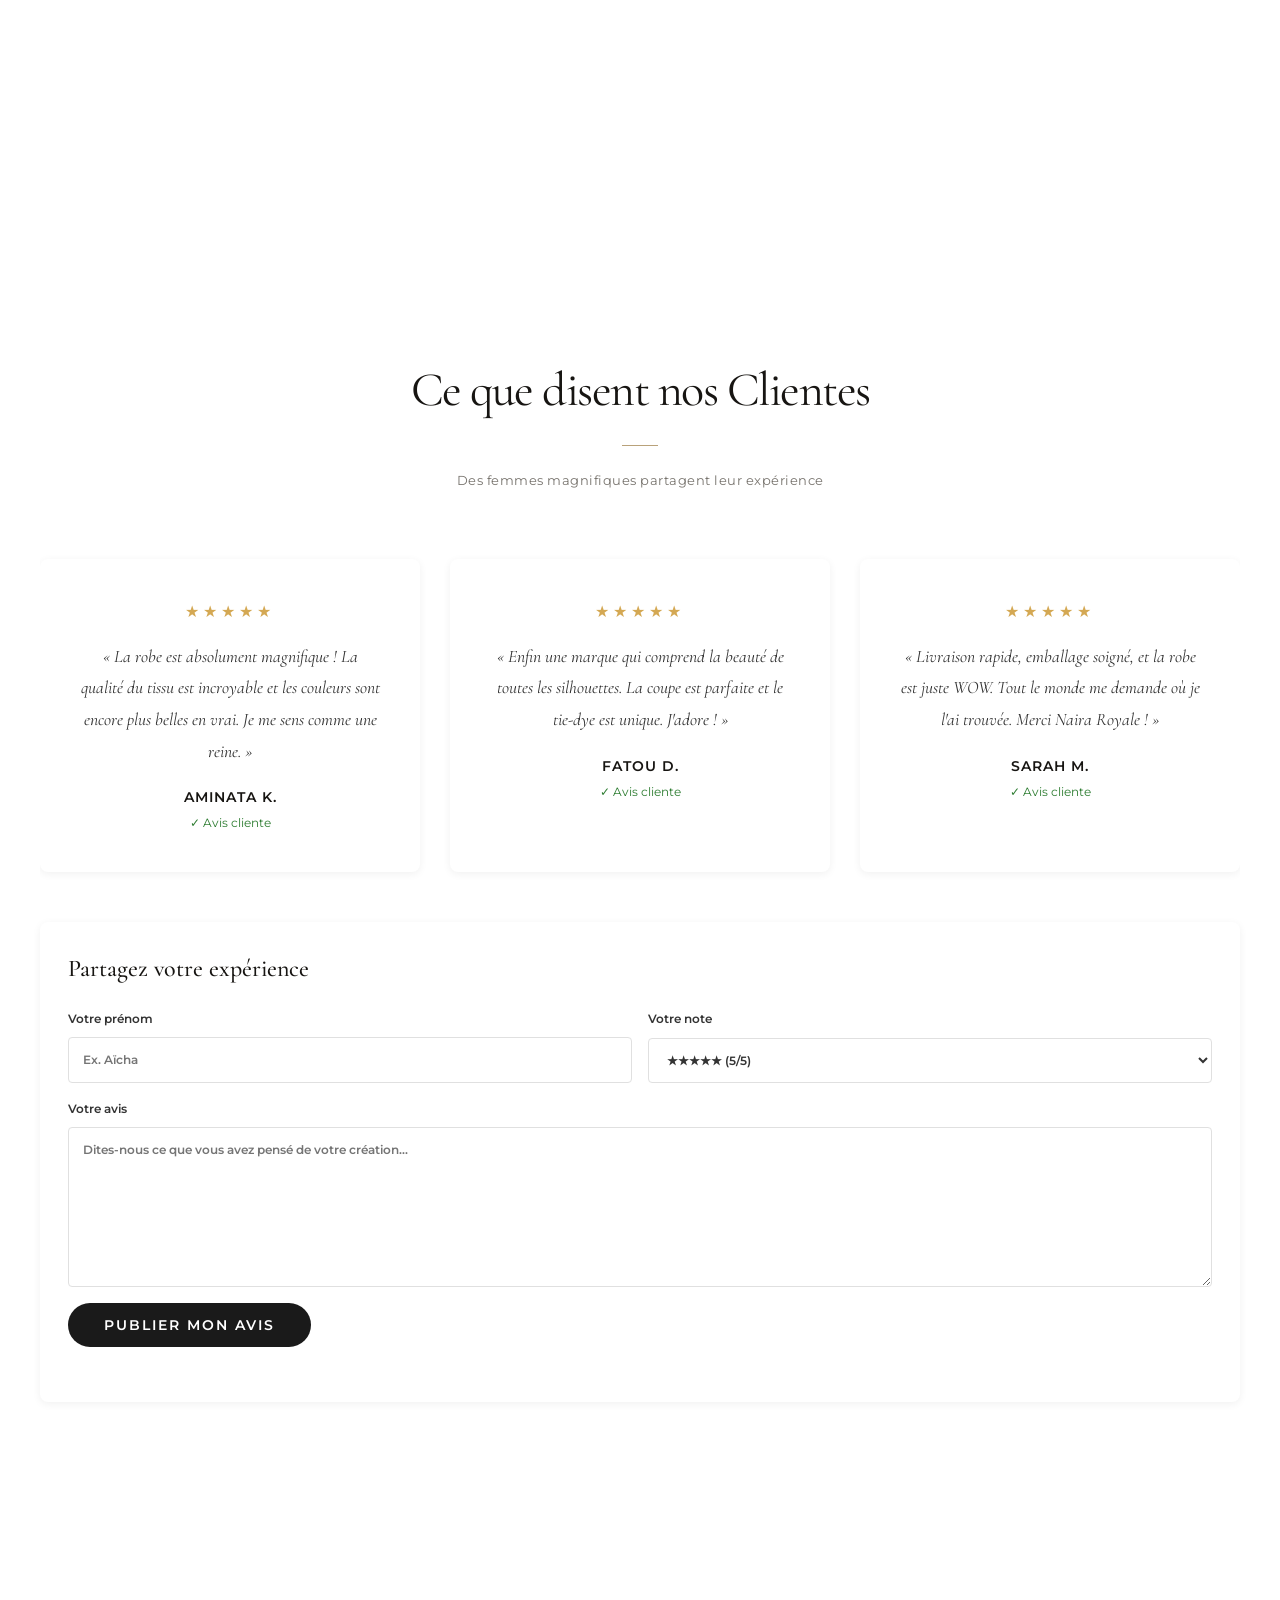
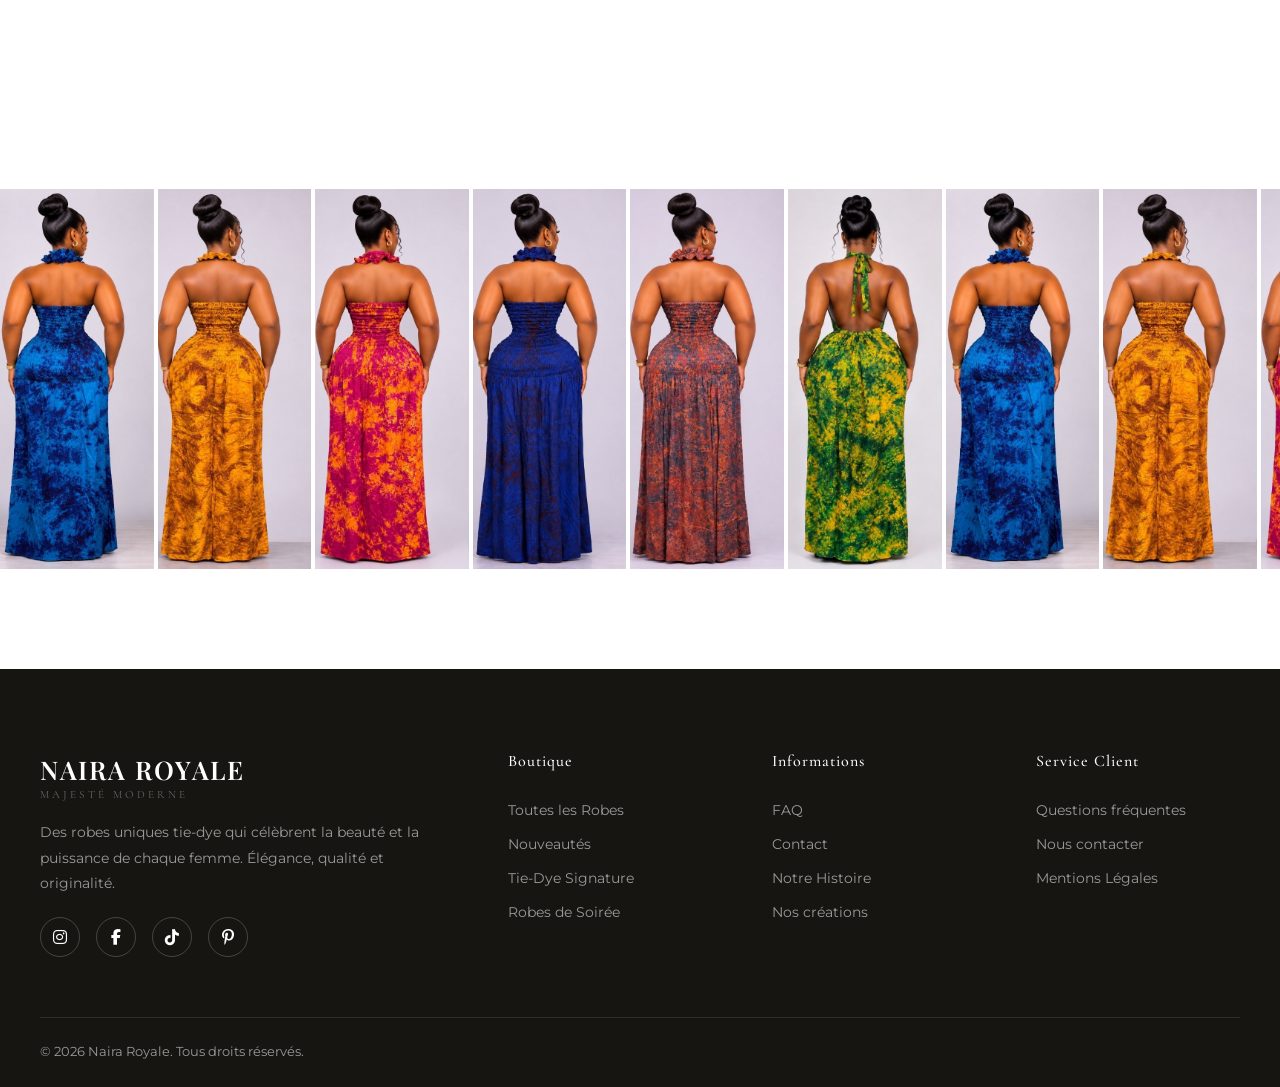
==== commit 3192a54c: "hj" ====
--- a/index.html
+++ b/index.html
@@ -248,19 +248,6 @@
     </div>
   </section>
 
-  <!-- Newsletter -->
-  <section class="section-newsletter">
-    <div class="container">
-      <h2 class="section-title reveal">Rejoignez le Royaume</h2>
-      <div class="gold-line reveal"></div>
-      <p class="section-subtitle reveal">Inscrivez-vous pour recevoir nos nouveautés et offres exclusives en avant-première</p>
-      <form class="newsletter-form reveal" onsubmit="return handleNewsletter(event)">
-        <input type="email" placeholder="Votre adresse e-mail" required>
-        <button type="submit">S'inscrire</button>
-      </form>
-    </div>
-  </section>
-
   <!-- Instagram -->
   <section class="section-instagram">
     <div class="container">
--- a/css/style.css
+++ b/css/style.css
@@ -1580,6 +1580,10 @@
 }
 
 /* ---------- Product Detail Page ---------- */
+@view-transition {
+  navigation: auto;
+}
+
 .product-detail {
   padding: 50px 0 80px;
 }
@@ -1603,12 +1607,39 @@
   overflow: hidden;
   margin-bottom: 16px;
   background: var(--gray-bg);
+  view-transition-name: product-image;
 }
 
 .product-main-image img {
   width: 100%;
   height: 100%;
   object-fit: cover;
+  animation: product-image-fade-in 420ms ease-out both;
+}
+
+@keyframes product-image-fade-in {
+  from {
+    opacity: 0;
+  }
+  to {
+    opacity: 1;
+  }
+}
+
+::view-transition-old(product-image),
+::view-transition-new(product-image) {
+  animation-duration: 420ms;
+}
+
+@media (prefers-reduced-motion: reduce) {
+  .product-main-image img {
+    animation: none;
+  }
+
+  ::view-transition-old(product-image),
+  ::view-transition-new(product-image) {
+    animation-duration: 1ms;
+  }
 }
 
 .product-thumbnails {
